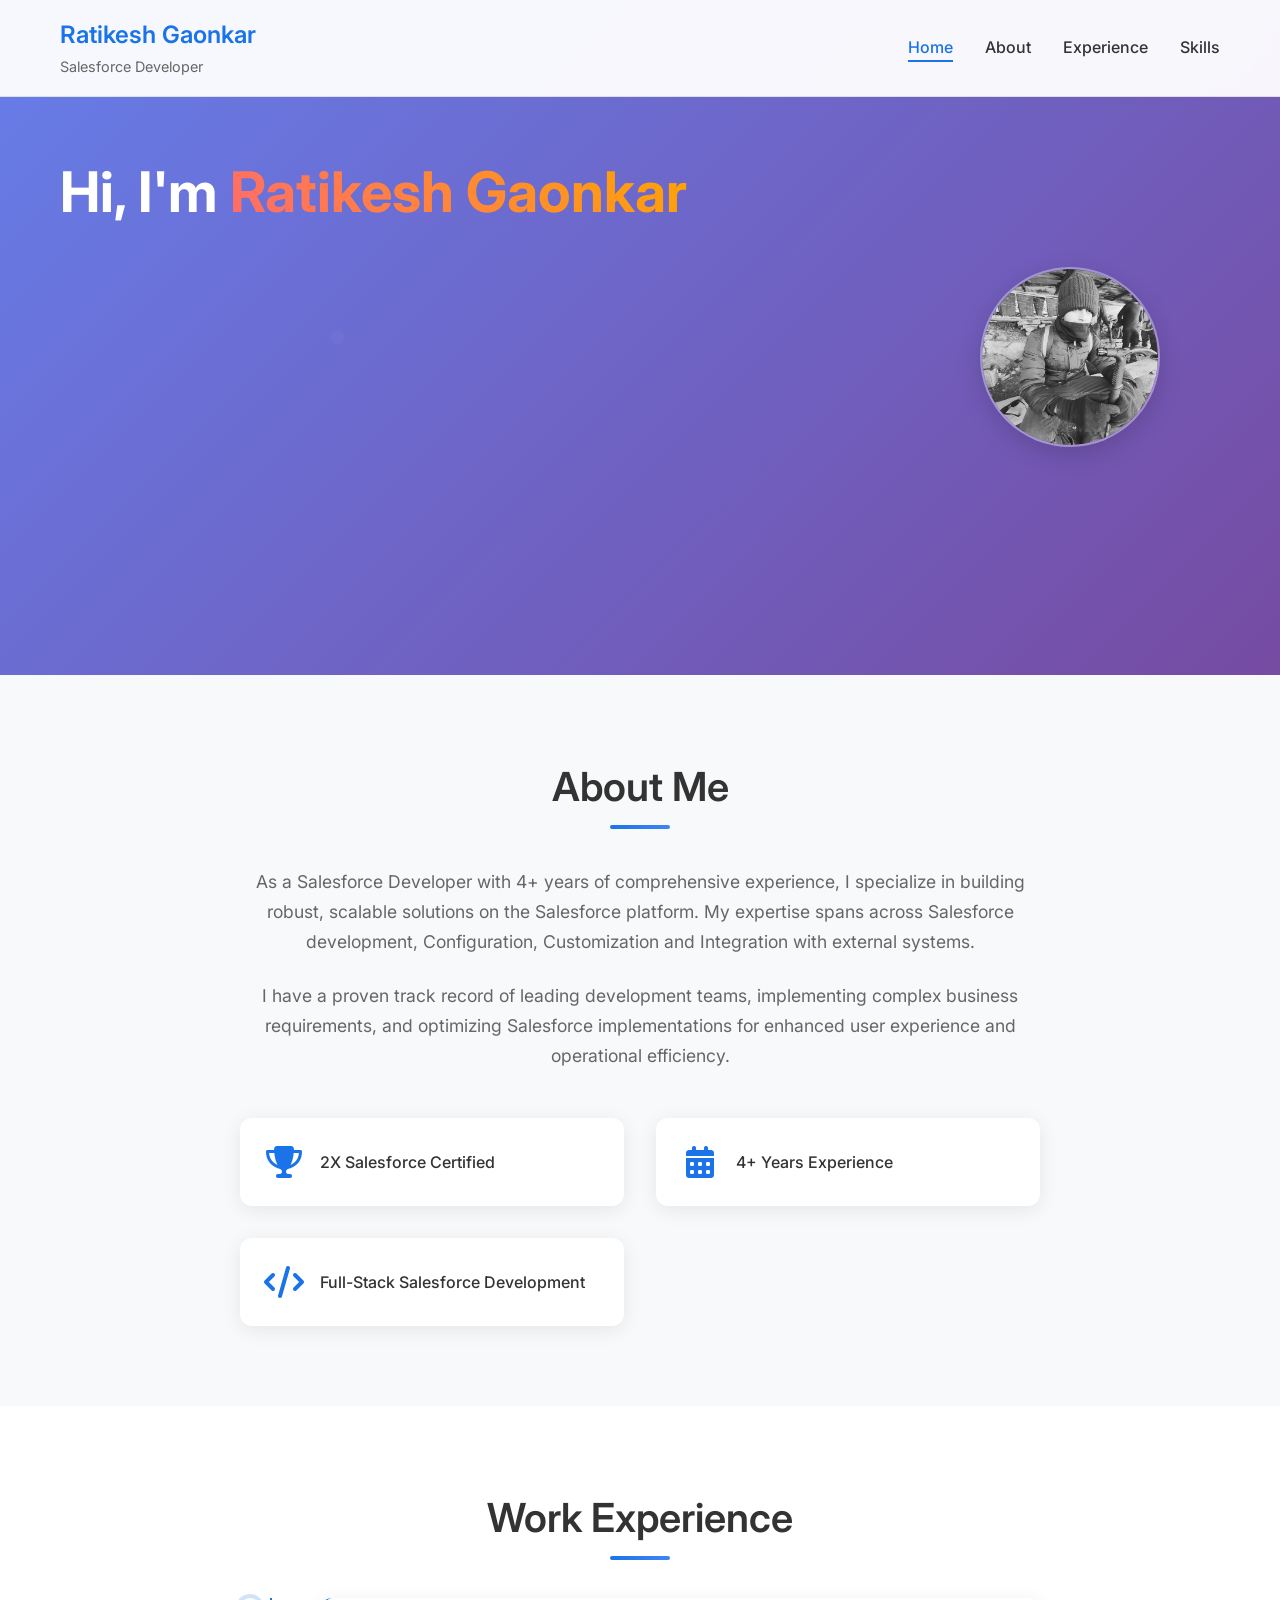
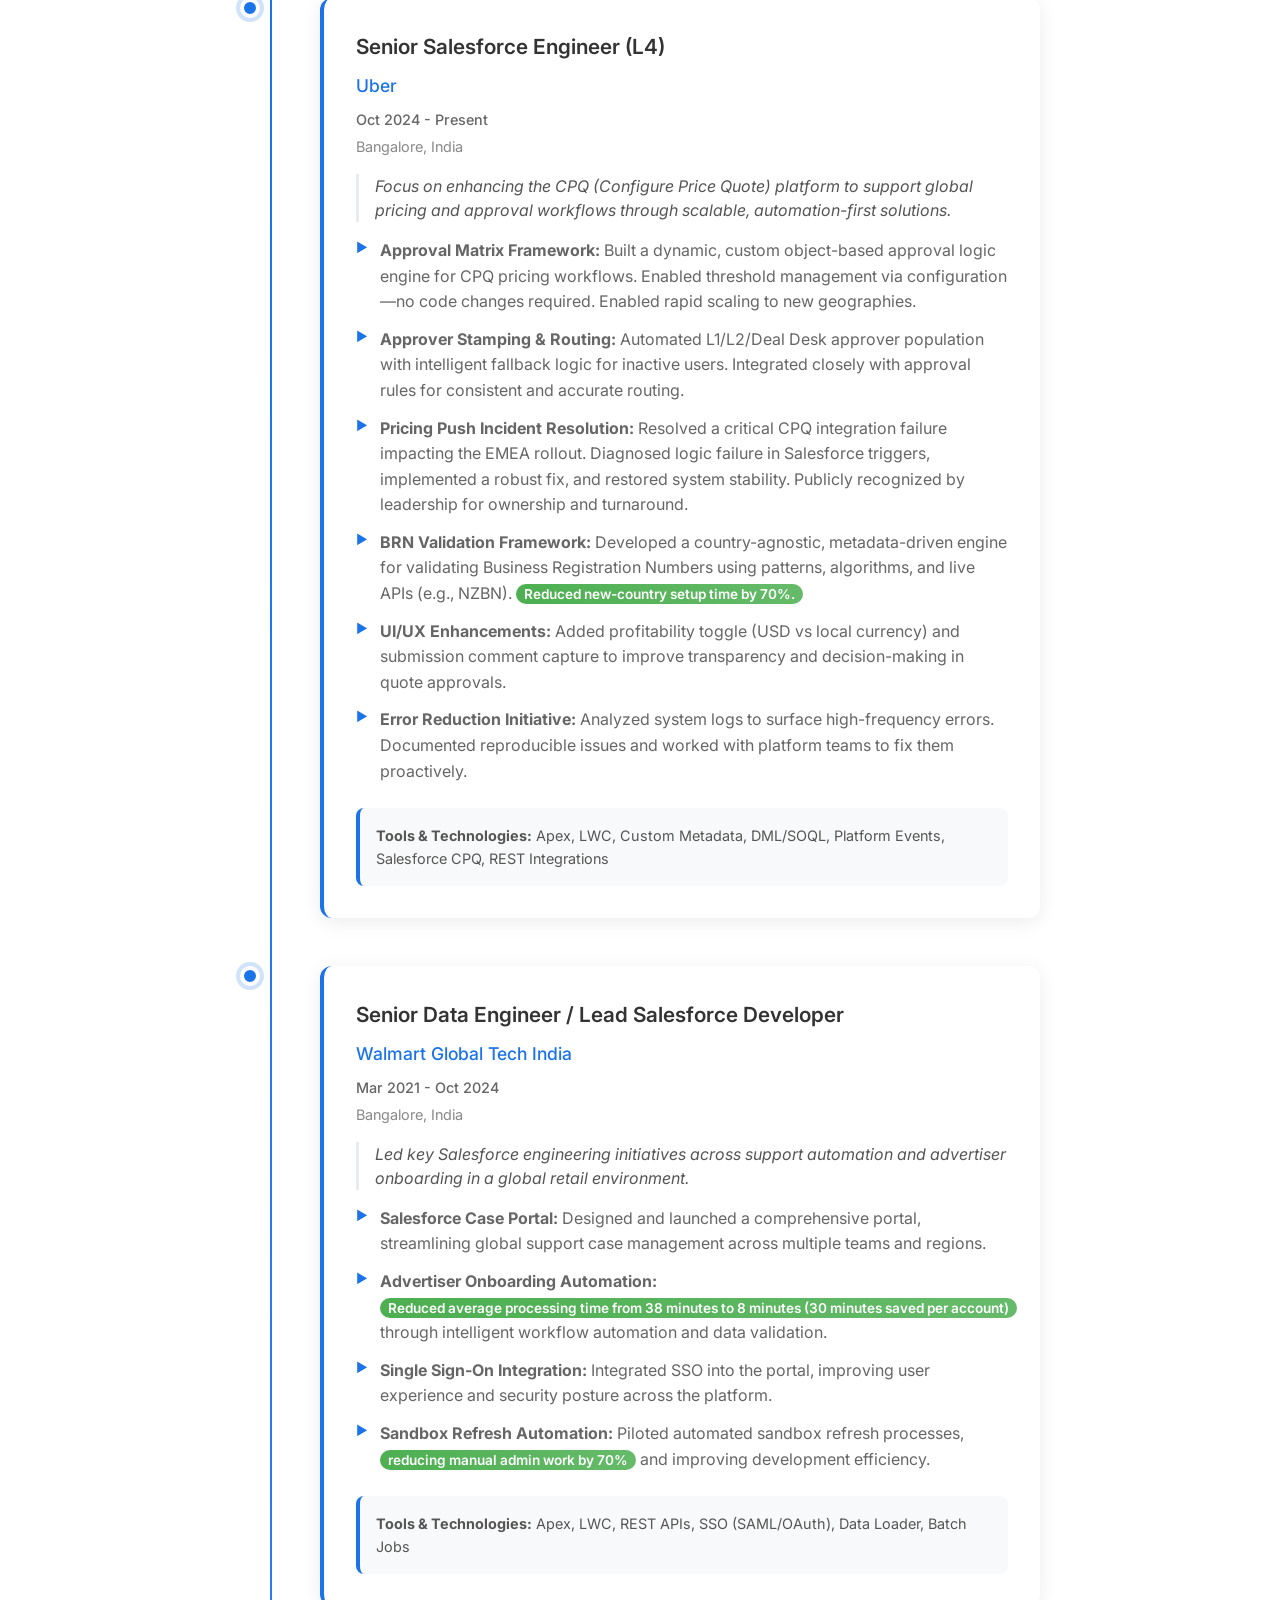
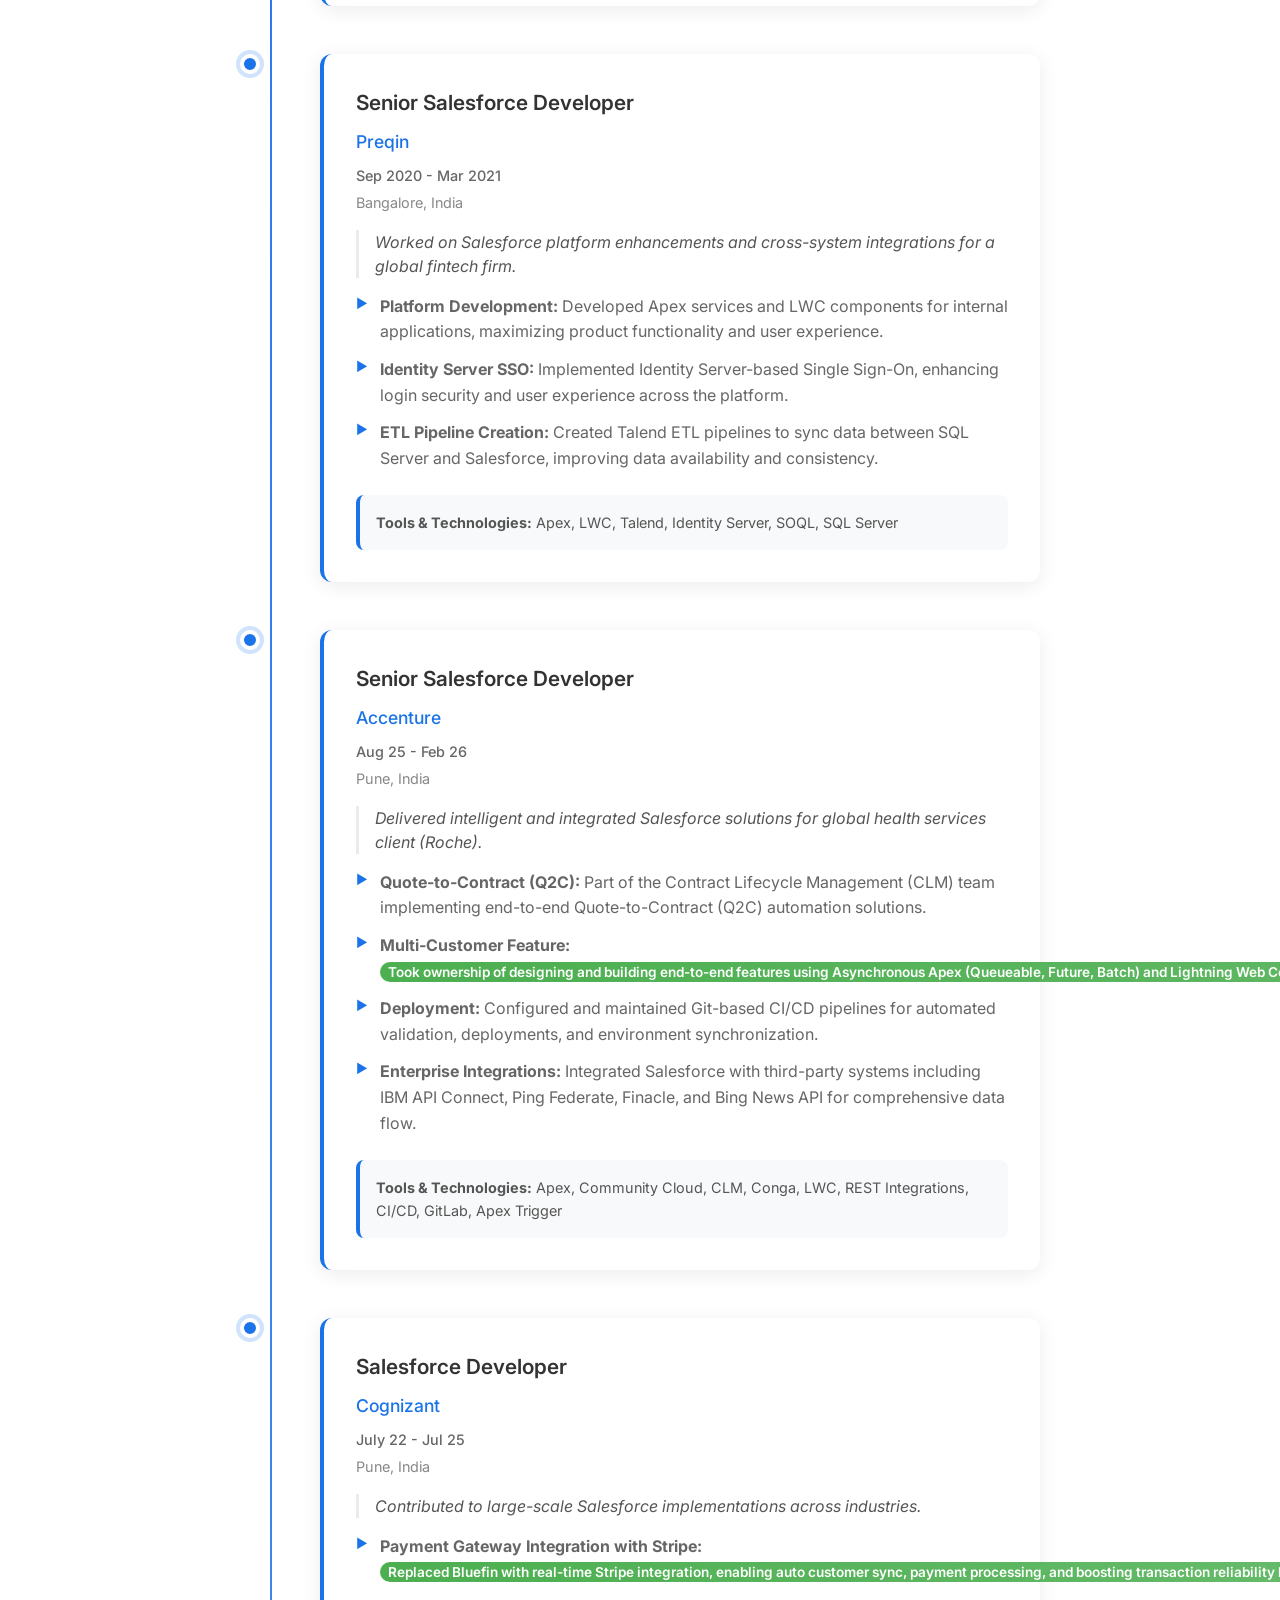
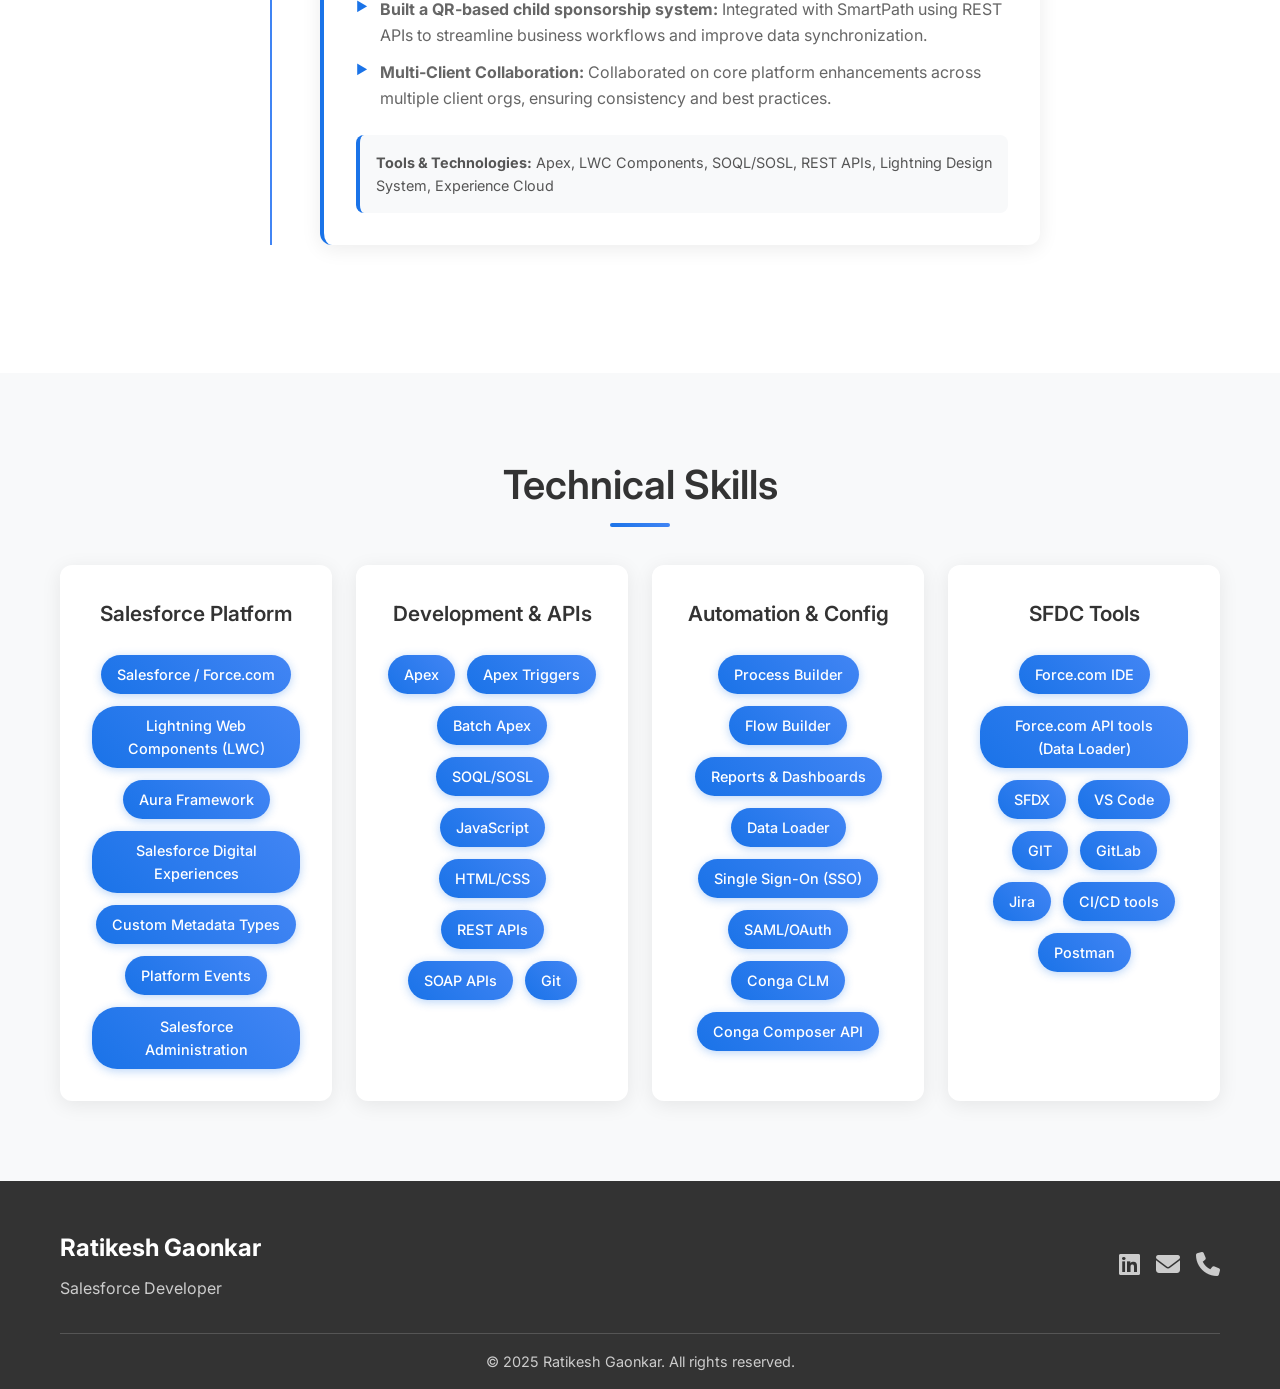
==== index.html @ 88864a2b "Update index.html" ====
<!DOCTYPE html>
<html lang="en">
<head>
    <meta charset="UTF-8">
    <meta name="viewport" content="width=device-width, initial-scale=1.0">
    <title>Ratikesh Gaonkar - Salesforce Developer</title>
    <link rel="stylesheet" href="styles.css">
    <link href="https://cdnjs.cloudflare.com/ajax/libs/font-awesome/6.4.0/css/all.min.css" rel="stylesheet">
    <link href="https://fonts.googleapis.com/css2?family=Inter:wght@300;400;500;600;700&display=swap" rel="stylesheet">
</head>
<body>
    <!-- Navigation -->
    <nav class="navbar">
        <div class="nav-container">
            <div class="nav-logo">
                <h2>Ratikesh Gaonkar</h2>
                <span>Salesforce Developer</span>
            </div>
            <ul class="nav-menu">
                <li><a href="#home" class="nav-link">Home</a></li>
                <li><a href="#about" class="nav-link">About</a></li>
                <li><a href="#experience" class="nav-link">Experience</a></li>
                <li><a href="#skills" class="nav-link">Skills</a></li>
            </ul>
            <div class="hamburger">
                <span class="bar"></span>
                <span class="bar"></span>
                <span class="bar"></span>
            </div>
        </div>
    </nav>

    <!-- Hero Section -->
    <section id="home" class="hero">
        <div class="hero-container">
            <div class="hero-content">
                <h1 class="hero-title">
                    Hi, I'm <span class="highlight">Ratikesh Gaonkar</span>
                </h1>
                <h2 class="hero-subtitle">Salesforce Developer</h2>
                <p class="hero-description">
                    Certified Salesforce Developer with 4+ years of experience, passionate about learning new 
                    technologies. Currently working as a Senior Salesforce Engineer at PinkSamurais Pvt Ltd.
                </p>
                <div class="hero-buttons">
                    <a href="#contact" class="btn btn-primary">Get In Touch</a>
                    <a href="#experience" class="btn btn-secondary">View My Work</a>
                </div>
                <div class="hero-contact">
                    <div class="contact-item">
                        <i class="fas fa-envelope"></i>
                        <span>ratikeshgaonkar23@gmail.com</span>
                    </div>
                    <div class="contact-item">
                        <i class="fas fa-phone"></i>
                        <span>+91-7249394375</span>
                    </div>
                    <div class="contact-item">
                        <i class="fas fa-map-marker-alt"></i>
                        <span>Pune, India</span>
                    </div>
                    <div class="contact-item">
                        <i class="fab fa-linkedin"></i>
                        <a href="https://linkedin.com/in/ayush-garg-6a1310123" target="_blank">LinkedIn Profile</a>
                    </div>
                </div>
            </div>
            <div class="hero-image">
                <div class="profile-image">
                    <img src="photo.jpeg" alt="Ratikesh Gaonkar - Salesforce Developer" class="profile-photo">
                </div>
            </div>
        </div>
    </section>

    <!-- About Section -->
    <section id="about" class="about">
        <div class="container">
            <h2 class="section-title">About Me</h2>
            <div class="about-content">
                <div class="about-text">
                    <p>
                        As a Salesforce Developer with 4+ years of comprehensive experience, I specialize in 
                        building robust, scalable solutions on the Salesforce platform. My expertise spans across 
                        Salesforce development, Configuration, Customization and Integration with external systems.
                    </p>
                    <p>
                        I have a proven track record of leading development teams, implementing complex business 
                        requirements, and optimizing Salesforce implementations for enhanced user experience and 
                        operational efficiency.
                    </p>
                    <div class="about-highlights">
                        <div class="highlight-item">
                            <i class="fas fa-trophy"></i>
                            <span>2X Salesforce Certified</span>
                        </div>
                        <div class="highlight-item">
                            <i class="fas fa-calendar-alt"></i>
                            <span>4+ Years Experience</span>
                        </div>
                        <div class="highlight-item">
                            <i class="fas fa-code"></i>
                            <span>Full-Stack Salesforce Development</span>
                        </div>
                    </div>
                </div>
            </div>
        </div>
    </section>

    <!-- Experience Section -->
    <section id="experience" class="experience">
        <div class="container">
            <h2 class="section-title">Work Experience</h2>
            <div class="timeline">
                <div class="timeline-item">
                    <div class="timeline-dot"></div>
                    <div class="timeline-content">
                        <h3>Senior Salesforce Engineer (L4)</h3>
                        <h4>Uber</h4>
                        <span class="timeline-date">Oct 2024 - Present</span>
                        <span class="timeline-location">Bangalore, India</span>
                        <p class="role-summary">Focus on enhancing the CPQ (Configure Price Quote) platform to support global pricing and approval workflows through scalable, automation-first solutions.</p>
                        <ul>
                            <li><strong>Approval Matrix Framework:</strong> Built a dynamic, custom object-based approval logic engine for CPQ pricing workflows. Enabled threshold management via configuration—no code changes required. Enabled rapid scaling to new geographies.</li>
                            <li><strong>Approver Stamping & Routing:</strong> Automated L1/L2/Deal Desk approver population with intelligent fallback logic for inactive users. Integrated closely with approval rules for consistent and accurate routing.</li>
                            <li><strong>Pricing Push Incident Resolution:</strong> Resolved a critical CPQ integration failure impacting the EMEA rollout. Diagnosed logic failure in Salesforce triggers, implemented a robust fix, and restored system stability. Publicly recognized by leadership for ownership and turnaround.</li>
                            <li><strong>BRN Validation Framework:</strong> Developed a country-agnostic, metadata-driven engine for validating Business Registration Numbers using patterns, algorithms, and live APIs (e.g., NZBN). <span class="highlight-metric">Reduced new-country setup time by 70%.</span></li>
                            <li><strong>UI/UX Enhancements:</strong> Added profitability toggle (USD vs local currency) and submission comment capture to improve transparency and decision-making in quote approvals.</li>
                            <li><strong>Error Reduction Initiative:</strong> Analyzed system logs to surface high-frequency errors. Documented reproducible issues and worked with platform teams to fix them proactively.</li>
                        </ul>
                        <div class="technologies">
                            <strong>Tools & Technologies:</strong> Apex, LWC, Custom Metadata, DML/SOQL, Platform Events, Salesforce CPQ, REST Integrations
                        </div>
                    </div>
                </div>

                <div class="timeline-item">
                    <div class="timeline-dot"></div>
                    <div class="timeline-content">
                        <h3>Senior Data Engineer / Lead Salesforce Developer</h3>
                        <h4>Walmart Global Tech India</h4>
                        <span class="timeline-date">Mar 2021 - Oct 2024</span>
                        <span class="timeline-location">Bangalore, India</span>
                        <p class="role-summary">Led key Salesforce engineering initiatives across support automation and advertiser onboarding in a global retail environment.</p>
                        <ul>
                            <li><strong>Salesforce Case Portal:</strong> Designed and launched a comprehensive portal, streamlining global support case management across multiple teams and regions.</li>
                            <li><strong>Advertiser Onboarding Automation:</strong> <span class="highlight-metric">Reduced average processing time from 38 minutes to 8 minutes (30 minutes saved per account)</span> through intelligent workflow automation and data validation.</li>
                            <li><strong>Single Sign-On Integration:</strong> Integrated SSO into the portal, improving user experience and security posture across the platform.</li>
                            <li><strong>Sandbox Refresh Automation:</strong> Piloted automated sandbox refresh processes, <span class="highlight-metric">reducing manual admin work by 70%</span> and improving development efficiency.</li>
                        </ul>
                        <div class="technologies">
                            <strong>Tools & Technologies:</strong> Apex, LWC, REST APIs, SSO (SAML/OAuth), Data Loader, Batch Jobs
                        </div>
                    </div>
                </div>

                <div class="timeline-item">
                    <div class="timeline-dot"></div>
                    <div class="timeline-content">
                        <h3>Senior Salesforce Developer</h3>
                        <h4>Preqin</h4>
                        <span class="timeline-date">Sep 2020 - Mar 2021</span>
                        <span class="timeline-location">Bangalore, India</span>
                        <p class="role-summary">Worked on Salesforce platform enhancements and cross-system integrations for a global fintech firm.</p>
                        <ul>
                            <li><strong>Platform Development:</strong> Developed Apex services and LWC components for internal applications, maximizing product functionality and user experience.</li>
                            <li><strong>Identity Server SSO:</strong> Implemented Identity Server-based Single Sign-On, enhancing login security and user experience across the platform.</li>
                            <li><strong>ETL Pipeline Creation:</strong> Created Talend ETL pipelines to sync data between SQL Server and Salesforce, improving data availability and consistency.</li>
                        </ul>
                        <div class="technologies">
                            <strong>Tools & Technologies:</strong> Apex, LWC, Talend, Identity Server, SOQL, SQL Server
                        </div>
                    </div>
                </div>

                <div class="timeline-item">
                    <div class="timeline-dot"></div>
                    <div class="timeline-content">
                        <h3>Senior Salesforce Developer</h3>
                        <h4>Accenture</h4>
                        <span class="timeline-date">Aug 25 - Feb 26</span>
                        <span class="timeline-location">Pune, India</span>
                        <p class="role-summary">Delivered intelligent and integrated Salesforce solutions for global health services client (Roche).</p>
                        <ul>
                            <li><strong>Quote-to-Contract (Q2C):</strong> Part of the Contract Lifecycle Management (CLM) team implementing end-to-end Quote-to-Contract (Q2C) automation solutions.</li>
                            <li><strong>Multi-Customer Feature:</strong> <span class="highlight-metric"> Took ownership of designing and building end-to-end features using Asynchronous Apex (Queueable, Future, Batch) and Lightning Web Components (LWC), delivering scalable solutions within the CLM platform. </span></li>
                            <li><strong>Deployment:</strong> Configured and maintained Git-based CI/CD pipelines for automated validation, deployments, and environment synchronization.</li>
                            <li><strong>Enterprise Integrations:</strong> Integrated Salesforce with third-party systems including IBM API Connect, Ping Federate, Finacle, and Bing News API for comprehensive data flow.</li>
                        </ul>
                        <div class="technologies">
                            <strong>Tools & Technologies:</strong> Apex, Community Cloud, CLM, Conga, LWC, REST Integrations, CI/CD, GitLab, Apex Trigger
                        </div>
                    </div>
                </div>

                <div class="timeline-item">
                    <div class="timeline-dot"></div>
                    <div class="timeline-content">
                        <h3>Salesforce Developer</h3>
                        <h4>Cognizant</h4>
                        <span class="timeline-date">July 22 - Jul 25</span>
                        <span class="timeline-location">Pune, India</span>
                        <p class="role-summary">Contributed to large-scale Salesforce implementations across industries.</p>
                        <ul>
                            <li><strong>Payment Gateway Integration with Stripe:</strong><span class="highlight-metric"> Replaced Bluefin with real-time Stripe integration, enabling auto customer sync, payment processing, and boosting transaction reliability by 45%.</span></li>
                            <li><strong>Built a QR-based child sponsorship system: </strong> Integrated with SmartPath using REST APIs to streamline business workflows and improve data synchronization.</li>
                            <li><strong>Multi-Client Collaboration:</strong> Collaborated on core platform enhancements across multiple client orgs, ensuring consistency and best practices.</li>
                        </ul>
                        <div class="technologies">
                            <strong>Tools & Technologies:</strong> Apex, LWC Components, SOQL/SOSL, REST APIs, Lightning Design System, Experience Cloud
                        </div>
                    </div>
                </div>
            </div>
        </div>
    </section>

    <!-- Skills Section -->
    <section id="skills" class="skills">
        <div class="container">
            <h2 class="section-title">Technical Skills</h2>
            <div class="skills-grid">
                <div class="skill-category">
                    <h3>Salesforce Platform</h3>
                    <div class="skill-tags">
                        <span class="skill-tag">Salesforce / Force.com</span>
                        <span class="skill-tag">Lightning Web Components (LWC)</span>
                        <span class="skill-tag">Aura Framework</span>
                        <span class="skill-tag">Salesforce Digital Experiences</span>
                        <span class="skill-tag">Custom Metadata Types</span>
                        <span class="skill-tag">Platform Events</span>
                        <span class="skill-tag">Salesforce Administration</span>
                    </div>
                </div>
                <div class="skill-category">
                    <h3>Development & APIs</h3>
                    <div class="skill-tags">
                        <span class="skill-tag">Apex</span>
                        <span class="skill-tag">Apex Triggers</span>
                        <span class="skill-tag">Batch Apex</span>
                        <span class="skill-tag">SOQL/SOSL</span>
                        <span class="skill-tag">JavaScript</span>
                        <span class="skill-tag">HTML/CSS</span>
                        <span class="skill-tag">REST APIs</span>
                        <span class="skill-tag">SOAP APIs</span>
                        <span class="skill-tag">Git</span>
                    </div>
                </div>
                <div class="skill-category">
                    <h3>Automation & Config</h3>
                    <div class="skill-tags">
                        <span class="skill-tag">Process Builder</span>
                        <span class="skill-tag">Flow Builder</span>
                        <span class="skill-tag">Reports & Dashboards</span>
                        <span class="skill-tag">Data Loader</span>
                        <span class="skill-tag">Single Sign-On (SSO)</span>
                        <span class="skill-tag">SAML/OAuth</span>
                        <span class="skill-tag">Conga CLM</span>
                        <span class="skill-tag">Conga Composer API</span>
                    </div>
                </div>
                <div class="skill-category">
                    <h3>SFDC Tools</h3>
                    <div class="skill-tags">
                            <span class="skill-tag">Force.com IDE</span>
                            <span class="skill-tag">Force.com API tools (Data Loader)</span>
                            <span class="skill-tag">SFDX</span>
                            <span class="skill-tag">VS Code</span>
                            <span class="skill-tag">GIT</span>
                            <span class="skill-tag">GitLab</span>
                            <span class="skill-tag">Jira</span>
                            <span class="skill-tag">CI/CD tools</span>
                            <span class="skill-tag">Postman</span>
                    </div>
                </div>
            </div>
        </div>
    </section>

    <!-- Footer -->
    <footer class="footer">
        <div class="container">
            <div class="footer-content">
                <div class="footer-left">
                    <h3>Ratikesh Gaonkar</h3>
                    <p>Salesforce Developer</p>
                </div>
                <div class="footer-right">
                    <div class="social-links">
                        <a href="https://linkedin.com/in/ratikeshgaonkar" target="_blank">
                            <i class="fab fa-linkedin"></i>
                        </a>
                        <a href="mailto:ratikeshgaonkar23@gmail.com">
                            <i class="fas fa-envelope"></i>
                        </a>
                        <a href="tel:+918510035969">
                            <i class="fas fa-phone"></i>
                        </a>
                    </div>
                </div>
            </div>
            <div class="footer-bottom">
                <p>&copy; 2025 Ratikesh Gaonkar. All rights reserved.</p>
            </div>
        </div>
    </footer>

    <script src="script.js"></script>
</body>
</html>
---- styles.css ----
/* Reset and Base Styles */
* {
    margin: 0;
    padding: 0;
    box-sizing: border-box;
}

html {
    scroll-behavior: smooth;
}

body {
    font-family: 'Inter', -apple-system, BlinkMacSystemFont, 'Segoe UI', Roboto, sans-serif;
    line-height: 1.6;
    color: #333;
    background-color: #ffffff;
}

.container {
    max-width: 1200px;
    margin: 0 auto;
    padding: 0 20px;
}

/* Navigation */
.navbar {
    position: fixed;
    top: 0;
    width: 100%;
    background: rgba(255, 255, 255, 0.95);
    backdrop-filter: blur(10px);
    border-bottom: 1px solid rgba(0, 0, 0, 0.1);
    z-index: 1000;
    padding: 1rem 0;
    transition: all 0.3s ease;
}

.nav-container {
    max-width: 1200px;
    margin: 0 auto;
    padding: 0 20px;
    display: flex;
    justify-content: space-between;
    align-items: center;
}

.nav-logo h2 {
    color: #1a73e8;
    font-size: 1.5rem;
    font-weight: 600;
}

.nav-logo span {
    color: #666;
    font-size: 0.9rem;
    font-weight: 400;
}

.nav-menu {
    display: flex;
    list-style: none;
    gap: 2rem;
    align-items: center;
}

.nav-link {
    text-decoration: none;
    color: #333;
    font-weight: 500;
    transition: color 0.3s ease;
    position: relative;
}

.nav-link:hover {
    color: #1a73e8;
}

.nav-link::after {
    content: '';
    position: absolute;
    width: 0;
    height: 2px;
    bottom: -5px;
    left: 0;
    background-color: #1a73e8;
    transition: width 0.3s ease;
}

.nav-link:hover::after {
    width: 100%;
}

.hamburger {
    display: none;
    flex-direction: column;
    cursor: pointer;
}

.bar {
    width: 25px;
    height: 3px;
    background-color: #333;
    margin: 3px 0;
    transition: 0.3s;
    border-radius: 2px;
}

/* Hero Section */
.hero {
    min-height: 75vh;
    display: flex;
    align-items: center;
    padding: 100px 0 60px;
    background: linear-gradient(135deg, #667eea 0%, #764ba2 100%);
    color: white;
    position: relative;
    overflow: hidden;
}

.hero::before {
    content: '';
    position: absolute;
    top: 0;
    left: 0;
    right: 0;
    bottom: 0;
    background: url('data:image/svg+xml,<svg xmlns="http://www.w3.org/2000/svg" viewBox="0 0 100 100"><defs><pattern id="grain" width="100" height="100" patternUnits="userSpaceOnUse"><circle cx="50" cy="50" r="1" fill="rgba(255,255,255,0.1)"/></pattern></defs><rect width="100" height="100" fill="url(%23grain)"/></svg>');
    opacity: 0.3;
}

.hero-container {
    max-width: 1200px;
    margin: 0 auto;
    padding: 0 20px;
    display: grid;
    grid-template-columns: 1fr 300px;
    gap: 60px;
    align-items: center;
    position: relative;
    z-index: 1;
}

.hero-title {
    font-size: 3.5rem;
    font-weight: 700;
    margin-bottom: 1rem;
    line-height: 1.1;
}

.highlight {
    background: linear-gradient(45deg, #ff6b6b, #ffa500);
    -webkit-background-clip: text;
    -webkit-text-fill-color: transparent;
    background-clip: text;
}

.hero-subtitle {
    font-size: 1.5rem;
    font-weight: 500;
    margin-bottom: 1.5rem;
    color: rgba(255, 255, 255, 0.9);
}

.hero-description {
    font-size: 1.1rem;
    margin-bottom: 2rem;
    color: rgba(255, 255, 255, 0.8);
    line-height: 1.6;
}

.hero-buttons {
    display: flex;
    gap: 1rem;
    margin-bottom: 3rem;
}

.btn {
    padding: 12px 24px;
    text-decoration: none;
    border-radius: 50px;
    font-weight: 500;
    transition: all 0.3s ease;
    border: none;
    cursor: pointer;
    font-size: 1rem;
    display: inline-block;
}

.btn-primary {
    background: #ff6b6b;
    color: white;
    box-shadow: 0 4px 15px rgba(255, 107, 107, 0.3);
}

.btn-primary:hover {
    background: #ff5252;
    transform: translateY(-2px);
    box-shadow: 0 6px 20px rgba(255, 107, 107, 0.4);
}

.btn-secondary {
    background: transparent;
    color: white;
    border: 2px solid rgba(255, 255, 255, 0.3);
}

.btn-secondary:hover {
    background: rgba(255, 255, 255, 0.1);
    border-color: rgba(255, 255, 255, 0.6);
}

.hero-contact {
    display: grid;
    grid-template-columns: repeat(2, 1fr);
    gap: 1rem;
}

.contact-item {
    display: flex;
    align-items: center;
    gap: 0.5rem;
    color: rgba(255, 255, 255, 0.8);
    font-size: 0.9rem;
}

.contact-item i {
    color: #ffa500;
    width: 16px;
}

.contact-item a {
    color: rgba(255, 255, 255, 0.8);
    text-decoration: none;
}

.contact-item a:hover {
    color: white;
}

.hero-image {
    display: flex;
    justify-content: center;
    align-items: center;
}

.profile-image {
    width: 180px;
    height: 180px;
    border-radius: 50%;
    background: linear-gradient(45deg, rgba(255, 255, 255, 0.1), rgba(255, 255, 255, 0.05));
    display: flex;
    align-items: center;
    justify-content: center;
    border: 2px solid rgba(255, 255, 255, 0.3);
    box-shadow: 0 8px 25px rgba(0, 0, 0, 0.15);
    overflow: hidden;
    position: relative;
}

.profile-photo {
    width: 100%;
    height: 100%;
    object-fit: cover;
    border-radius: 50%;
    transition: transform 0.3s ease;
}

.profile-photo:hover {
    transform: scale(1.05);
}

/* Fallback icon styling for when image doesn't load */
.profile-image i {
    font-size: 8rem;
    color: rgba(255, 255, 255, 0.8);
    position: absolute;
}

/* Section Styles */
section {
    padding: 80px 0;
}

.section-title {
    font-size: 2.5rem;
    text-align: center;
    margin-bottom: 3rem;
    color: #333;
    font-weight: 600;
    position: relative;
}

.section-title::after {
    content: '';
    width: 60px;
    height: 4px;
    background: linear-gradient(45deg, #1a73e8, #4285f4);
    position: absolute;
    bottom: -10px;
    left: 50%;
    transform: translateX(-50%);
    border-radius: 2px;
}

/* About Section */
.about {
    background: #f8f9fa;
}

.about-text {
    max-width: 800px;
    margin: 0 auto;
    text-align: center;
}

.about-text p {
    font-size: 1.1rem;
    margin-bottom: 1.5rem;
    color: #666;
    line-height: 1.7;
}

.about-highlights {
    display: grid;
    grid-template-columns: repeat(auto-fit, minmax(250px, 1fr));
    gap: 2rem;
    margin-top: 3rem;
}

.highlight-item {
    display: flex;
    align-items: center;
    justify-content: flex-start;
    gap: 1rem;
    padding: 1.5rem;
    background: white;
    border-radius: 12px;
    box-shadow: 0 4px 20px rgba(0, 0, 0, 0.08);
    transition: transform 0.3s ease;
    text-align: left;
}

.highlight-item:hover {
    transform: translateY(-5px);
}

.highlight-item i {
    font-size: 2rem;
    color: #1a73e8;
    width: 2.5rem;
    height: 2.5rem;
    display: flex;
    align-items: center;
    justify-content: center;
    flex-shrink: 0;
}

.highlight-item span {
    font-weight: 500;
    color: #333;
}

/* Experience Section */
.timeline {
    max-width: 800px;
    margin: 0 auto;
    position: relative;
}

.timeline::before {
    content: '';
    position: absolute;
    left: 30px;
    top: 0;
    bottom: 0;
    width: 2px;
    background: linear-gradient(to bottom, #1a73e8, #4285f4);
}

.timeline-item {
    position: relative;
    margin-bottom: 3rem;
    margin-left: 80px;
}

.timeline-dot {
    position: absolute;
    left: -80px;
    top: 0;
    width: 20px;
    height: 20px;
    border-radius: 50%;
    background: #1a73e8;
    border: 4px solid white;
    box-shadow: 0 0 0 4px rgba(26, 115, 232, 0.2);
    z-index: 1;
}

.timeline-content {
    background: white;
    padding: 2rem;
    border-radius: 12px;
    box-shadow: 0 4px 20px rgba(0, 0, 0, 0.08);
    border-left: 4px solid #1a73e8;
}

.timeline-content h3 {
    color: #333;
    font-size: 1.3rem;
    font-weight: 600;
    margin-bottom: 0.5rem;
}

.timeline-content h4 {
    color: #1a73e8;
    font-size: 1.1rem;
    font-weight: 500;
    margin-bottom: 0.5rem;
}

.timeline-date {
    color: #666;
    font-size: 0.9rem;
    font-weight: 500;
    display: block;
    margin-bottom: 0.25rem;
}

.timeline-location {
    color: #888;
    font-size: 0.9rem;
    display: block;
    margin-bottom: 1rem;
}

.timeline-content ul {
    list-style: none;
    padding: 0;
}

.timeline-content li {
    position: relative;
    padding-left: 1.5rem;
    margin-bottom: 0.75rem;
    color: #666;
    line-height: 1.6;
}

.timeline-content li::before {
    content: '▶';
    position: absolute;
    left: 0;
    color: #1a73e8;
    font-size: 0.8rem;
}

.role-summary {
    color: #555;
    font-style: italic;
    margin-bottom: 1rem;
    line-height: 1.5;
    border-left: 3px solid #e9ecef;
    padding-left: 1rem;
}

.highlight-metric {
    background: linear-gradient(45deg, #4caf50, #66bb6a);
    color: white;
    padding: 2px 8px;
    border-radius: 12px;
    font-size: 0.85rem;
    font-weight: 600;
    white-space: nowrap;
}

.technologies {
    margin-top: 1.5rem;
    padding: 1rem;
    background: #f8f9fa;
    border-radius: 8px;
    border-left: 4px solid #1a73e8;
    font-size: 0.9rem;
    color: #555;
}

/* Skills Section */
.skills {
    background: #f8f9fa;
}

.skills-grid {
    display: grid;
    grid-template-columns: repeat(4, 1fr);
    gap: 1.5rem;
    max-width: 1200px;
    margin: 0 auto;
}

@media (max-width: 1024px) {
    .skills-grid {
        grid-template-columns: repeat(2, 1fr);
    }
}

@media (max-width: 768px) {
    .skills-grid {
        grid-template-columns: 1fr;
    }
}

.skill-category {
    background: white;
    padding: 2rem;
    border-radius: 12px;
    box-shadow: 0 4px 20px rgba(0, 0, 0, 0.08);
    text-align: center;
}

.skill-category h3 {
    color: #333;
    font-size: 1.3rem;
    margin-bottom: 1.5rem;
    font-weight: 600;
}

.skill-tags {
    display: flex;
    flex-wrap: wrap;
    gap: 0.75rem;
    justify-content: center;
}

.skill-tag {
    background: linear-gradient(45deg, #1a73e8, #4285f4);
    color: white;
    padding: 0.5rem 1rem;
    border-radius: 25px;
    font-size: 0.9rem;
    font-weight: 500;
    box-shadow: 0 2px 10px rgba(26, 115, 232, 0.3);
    transition: transform 0.3s ease;
}

.skill-tag:hover {
    transform: translateY(-2px);
}

/* Projects Section */
.projects-grid {
    display: grid;
    grid-template-columns: repeat(auto-fit, minmax(350px, 1fr));
    gap: 2rem;
    max-width: 1200px;
    margin: 0 auto;
}

.project-card {
    background: white;
    border-radius: 12px;
    padding: 2rem;
    box-shadow: 0 4px 20px rgba(0, 0, 0, 0.08);
    transition: transform 0.3s ease, box-shadow 0.3s ease;
    border-top: 4px solid #1a73e8;
}

.project-card:hover {
    transform: translateY(-5px);
    box-shadow: 0 8px 30px rgba(0, 0, 0, 0.15);
}

.project-header {
    display: flex;
    justify-content: space-between;
    align-items: center;
    margin-bottom: 1rem;
}

.project-header h3 {
    color: #333;
    font-size: 1.3rem;
    font-weight: 600;
}

.project-header i {
    font-size: 2rem;
    color: #1a73e8;
    width: 2rem;
    height: 2rem;
    display: flex;
    align-items: center;
    justify-content: center;
    flex-shrink: 0;
}

.project-card p {
    color: #666;
    margin-bottom: 1.5rem;
    line-height: 1.6;
}

.project-card ul {
    list-style: none;
    padding: 0;
}

.project-card li {
    position: relative;
    padding-left: 1.5rem;
    margin-bottom: 0.5rem;
    color: #666;
    font-size: 0.9rem;
}

.project-card li::before {
    content: '✓';
    position: absolute;
    left: 0;
    color: #4caf50;
    font-weight: bold;
}

/* Education Section */
.education {
    background: #f8f9fa;
}

.education-grid {
    display: grid;
    grid-template-columns: 1fr 1fr;
    gap: 4rem;
    max-width: 1000px;
    margin: 0 auto;
}

.education-item,
.certification-item {
    background: white;
    padding: 2rem;
    border-radius: 12px;
    box-shadow: 0 4px 20px rgba(0, 0, 0, 0.08);
}

.education-item h3 {
    color: #333;
    font-size: 1.3rem;
    font-weight: 600;
    margin-bottom: 0.5rem;
}

.education-item h4 {
    color: #1a73e8;
    font-size: 1.1rem;
    font-weight: 500;
    margin-bottom: 1rem;
}

.education-date,
.education-location {
    color: #666;
    font-size: 0.9rem;
    display: block;
}

.certification-item {
    display: flex;
    align-items: center;
    gap: 1rem;
}

.certification-item i {
    font-size: 2.5rem;
    color: #ffa500;
}

.certification-item h4 {
    color: #333;
    font-size: 1rem;
    font-weight: 500;
    margin-bottom: 0.25rem;
}

/* Contact Section */
.contact-content {
    display: grid;
    grid-template-columns: 1fr 1fr;
    gap: 4rem;
    max-width: 1000px;
    margin: 0 auto;
}

.contact-info h3 {
    color: #333;
    font-size: 1.5rem;
    margin-bottom: 1rem;
    font-weight: 600;
}

.contact-info p {
    color: #666;
    margin-bottom: 2rem;
    line-height: 1.6;
}

.contact-methods {
    display: flex;
    flex-direction: column;
    gap: 1.5rem;
}

.contact-method {
    display: flex;
    align-items: center;
    gap: 1rem;
    padding: 1rem;
    background: #f8f9fa;
    border-radius: 8px;
    transition: background 0.3s ease;
}

.contact-method:hover {
    background: #e9ecef;
}

.contact-method i {
    font-size: 1.5rem;
    color: #1a73e8;
    width: 30px;
    text-align: center;
}

.contact-method h4 {
    color: #333;
    font-size: 1rem;
    font-weight: 600;
    margin-bottom: 0.25rem;
}

.contact-method a {
    color: #1a73e8;
    text-decoration: none;
}

.contact-method a:hover {
    text-decoration: underline;
}

.contact-form {
    background: white;
    padding: 2rem;
    border-radius: 12px;
    box-shadow: 0 4px 20px rgba(0, 0, 0, 0.08);
}

.form-group {
    margin-bottom: 1.5rem;
}

.form-group input,
.form-group textarea {
    width: 100%;
    padding: 1rem;
    border: 2px solid #e9ecef;
    border-radius: 8px;
    font-size: 1rem;
    transition: border-color 0.3s ease;
    font-family: inherit;
}

.form-group input:focus,
.form-group textarea:focus {
    outline: none;
    border-color: #1a73e8;
}

.form-group textarea {
    resize: vertical;
    min-height: 120px;
}

/* Footer */
.footer {
    background: #333;
    color: white;
    padding: 3rem 0 1rem;
}

.footer-content {
    display: flex;
    justify-content: space-between;
    align-items: center;
    margin-bottom: 2rem;
}

.footer-left h3 {
    color: white;
    font-size: 1.5rem;
    margin-bottom: 0.5rem;
}

.footer-left p {
    color: #ccc;
}

.social-links {
    display: flex;
    gap: 1rem;
}

.social-links a {
    color: #ccc;
    font-size: 1.5rem;
    transition: color 0.3s ease, transform 0.3s ease;
}

.social-links a:hover {
    color: #1a73e8;
    transform: translateY(-2px);
}

.footer-bottom {
    border-top: 1px solid #555;
    padding-top: 1rem;
    text-align: center;
    color: #ccc;
    font-size: 0.9rem;
}

/* Responsive Design */
@media (max-width: 768px) {
    .nav-menu {
        position: fixed;
        left: -100%;
        top: 70px;
        flex-direction: column;
        background: white;
        width: 100%;
        text-align: center;
        transition: 0.3s;
        box-shadow: 0 10px 27px rgba(0, 0, 0, 0.05);
        padding: 2rem 0;
    }

    .nav-menu.active {
        left: 0;
    }

    .hamburger {
        display: flex;
    }

    .hamburger.active .bar:nth-child(2) {
        opacity: 0;
    }

    .hamburger.active .bar:nth-child(1) {
        transform: translateY(8px) rotate(45deg);
    }

    .hamburger.active .bar:nth-child(3) {
        transform: translateY(-8px) rotate(-45deg);
    }

    .hero-container {
        grid-template-columns: 1fr;
        text-align: center;
        gap: 2rem;
    }

    .hero-title {
        font-size: 2.5rem;
    }

    .hero-buttons {
        flex-direction: column;
        align-items: center;
    }

    .hero-contact {
        grid-template-columns: 1fr;
    }

    .profile-image {
        width: 150px;
        height: 150px;
    }

    .profile-image i {
        font-size: 4rem;
    }

    .profile-photo {
        width: 100%;
        height: 100%;
    }

    .about-highlights {
        grid-template-columns: 1fr;
    }

    .timeline {
        margin-left: 0;
    }

    .timeline::before {
        left: 20px;
    }

    .timeline-item {
        margin-left: 60px;
    }

    .timeline-dot {
        left: -60px;
    }

    .skills-grid {
        grid-template-columns: 1fr;
    }

    .projects-grid {
        grid-template-columns: 1fr;
    }

    .education-grid {
        grid-template-columns: 1fr;
        gap: 2rem;
    }

    .contact-content {
        grid-template-columns: 1fr;
        gap: 2rem;
    }

    .footer-content {
        flex-direction: column;
        gap: 1rem;
        text-align: center;
    }

    .container {
        padding: 0 15px;
    }

    .hero {
        min-height: 90vh;
        padding: 80px 0 40px;
    }

    section {
        padding: 60px 0;
    }

    .section-title {
        font-size: 2rem;
    }
}

@media (max-width: 480px) {
    .hero-title {
        font-size: 2rem;
    }

    .hero-subtitle {
        font-size: 1.2rem;
    }

    .timeline-item {
        margin-left: 40px;
    }

    .timeline-dot {
        left: -40px;
        width: 15px;
        height: 15px;
    }

    .timeline::before {
        left: 15px;
    }

    .btn {
        padding: 10px 20px;
        font-size: 0.9rem;
    }
}

/* Animations */
@keyframes fadeInUp {
    from {
        opacity: 0;
        transform: translateY(30px);
    }
    to {
        opacity: 1;
        transform: translateY(0);
    }
}

@keyframes slideInLeft {
    from {
        opacity: 0;
        transform: translateX(-50px);
    }
    to {
        opacity: 1;
        transform: translateX(0);
    }
}

@keyframes slideInRight {
    from {
        opacity: 0;
        transform: translateX(50px);
    }
    to {
        opacity: 1;
        transform: translateX(0);
    }
}

@keyframes countUp {
    from {
        opacity: 0;
        transform: scale(0.5);
    }
    to {
        opacity: 1;
        transform: scale(1);
    }
}

@keyframes skillTagPop {
    0% {
        opacity: 0;
        transform: scale(0.3) rotate(-10deg);
    }
    70% {
        transform: scale(1.1) rotate(2deg);
    }
    100% {
        opacity: 1;
        transform: scale(1) rotate(0deg);
    }
}

@keyframes float {
    0%, 100% {
        transform: translateY(0px);
    }
    50% {
        transform: translateY(-10px);
    }
}

@keyframes profilePulse {
    0%, 100% {
        box-shadow: 0 8px 25px rgba(0, 0, 0, 0.15), 0 0 0 0 rgba(26, 115, 232, 0.3);
    }
    50% {
        box-shadow: 0 8px 25px rgba(0, 0, 0, 0.15), 0 0 0 10px rgba(26, 115, 232, 0.1);
    }
}

@keyframes typewriter {
    from {
        width: 0;
    }
    to {
        width: 100%;
    }
}

/* Animation Classes */
.animate-fade-up {
    animation: fadeInUp 0.8s ease-out forwards;
}

.animate-slide-left {
    animation: slideInLeft 0.8s ease-out forwards;
}

.animate-slide-right {
    animation: slideInRight 0.8s ease-out forwards;
}

.animate-count-up {
    animation: countUp 0.6s ease-out forwards;
}

.animate-skill-tag {
    animation: skillTagPop 0.5s cubic-bezier(0.68, -0.55, 0.265, 1.55) forwards;
}

/* Enhanced existing elements */
.profile-image {
    animation: profilePulse 3s ease-in-out infinite;
}

.profile-image:hover {
    animation: float 2s ease-in-out infinite;
}

.hero-buttons .btn {
    transition: all 0.3s cubic-bezier(0.4, 0, 0.2, 1);
}

.hero-buttons .btn:hover {
    transform: translateY(-3px) scale(1.05);
}

.skill-tag {
    transition: all 0.3s cubic-bezier(0.4, 0, 0.2, 1);
}

.skill-tag:hover {
    transform: translateY(-3px) scale(1.1);
    box-shadow: 0 8px 25px rgba(26, 115, 232, 0.4);
}

.highlight-metric {
    animation: countUp 0.8s ease-out forwards;
    transition: all 0.3s ease;
}

.highlight-metric:hover {
    transform: scale(1.1);
    box-shadow: 0 4px 15px rgba(76, 175, 80, 0.3);
}

/* Section animations */
.section-title {
    opacity: 0;
    transform: translateY(30px);
    transition: all 0.8s ease-out;
}

.section-title.animate {
    opacity: 1;
    transform: translateY(0);
}

.timeline-item {
    opacity: 0;
    transform: translateX(-30px);
    transition: all 0.6s ease-out;
}

.timeline-item:nth-child(even) {
    transform: translateX(30px);
}

.timeline-item.animate {
    opacity: 1;
    transform: translateX(0);
}

.project-card {
    opacity: 0;
    transform: translateY(30px) scale(0.95);
    transition: all 0.6s ease-out;
}

.project-card.animate {
    opacity: 1;
    transform: translateY(0) scale(1);
}

.skill-category {
    opacity: 0;
    transform: translateY(30px);
    transition: all 0.6s ease-out;
}

.skill-category.animate {
    opacity: 1;
    transform: translateY(0);
}

.about-highlights .highlight-item {
    opacity: 0;
    transform: translateY(20px);
    transition: all 0.6s ease-out;
}

.about-highlights .highlight-item.animate {
    opacity: 1;
    transform: translateY(0);
}

/* Smooth scrolling for Safari */
@media (prefers-reduced-motion: no-preference) {
    html {
        scroll-behavior: smooth;
    }
}
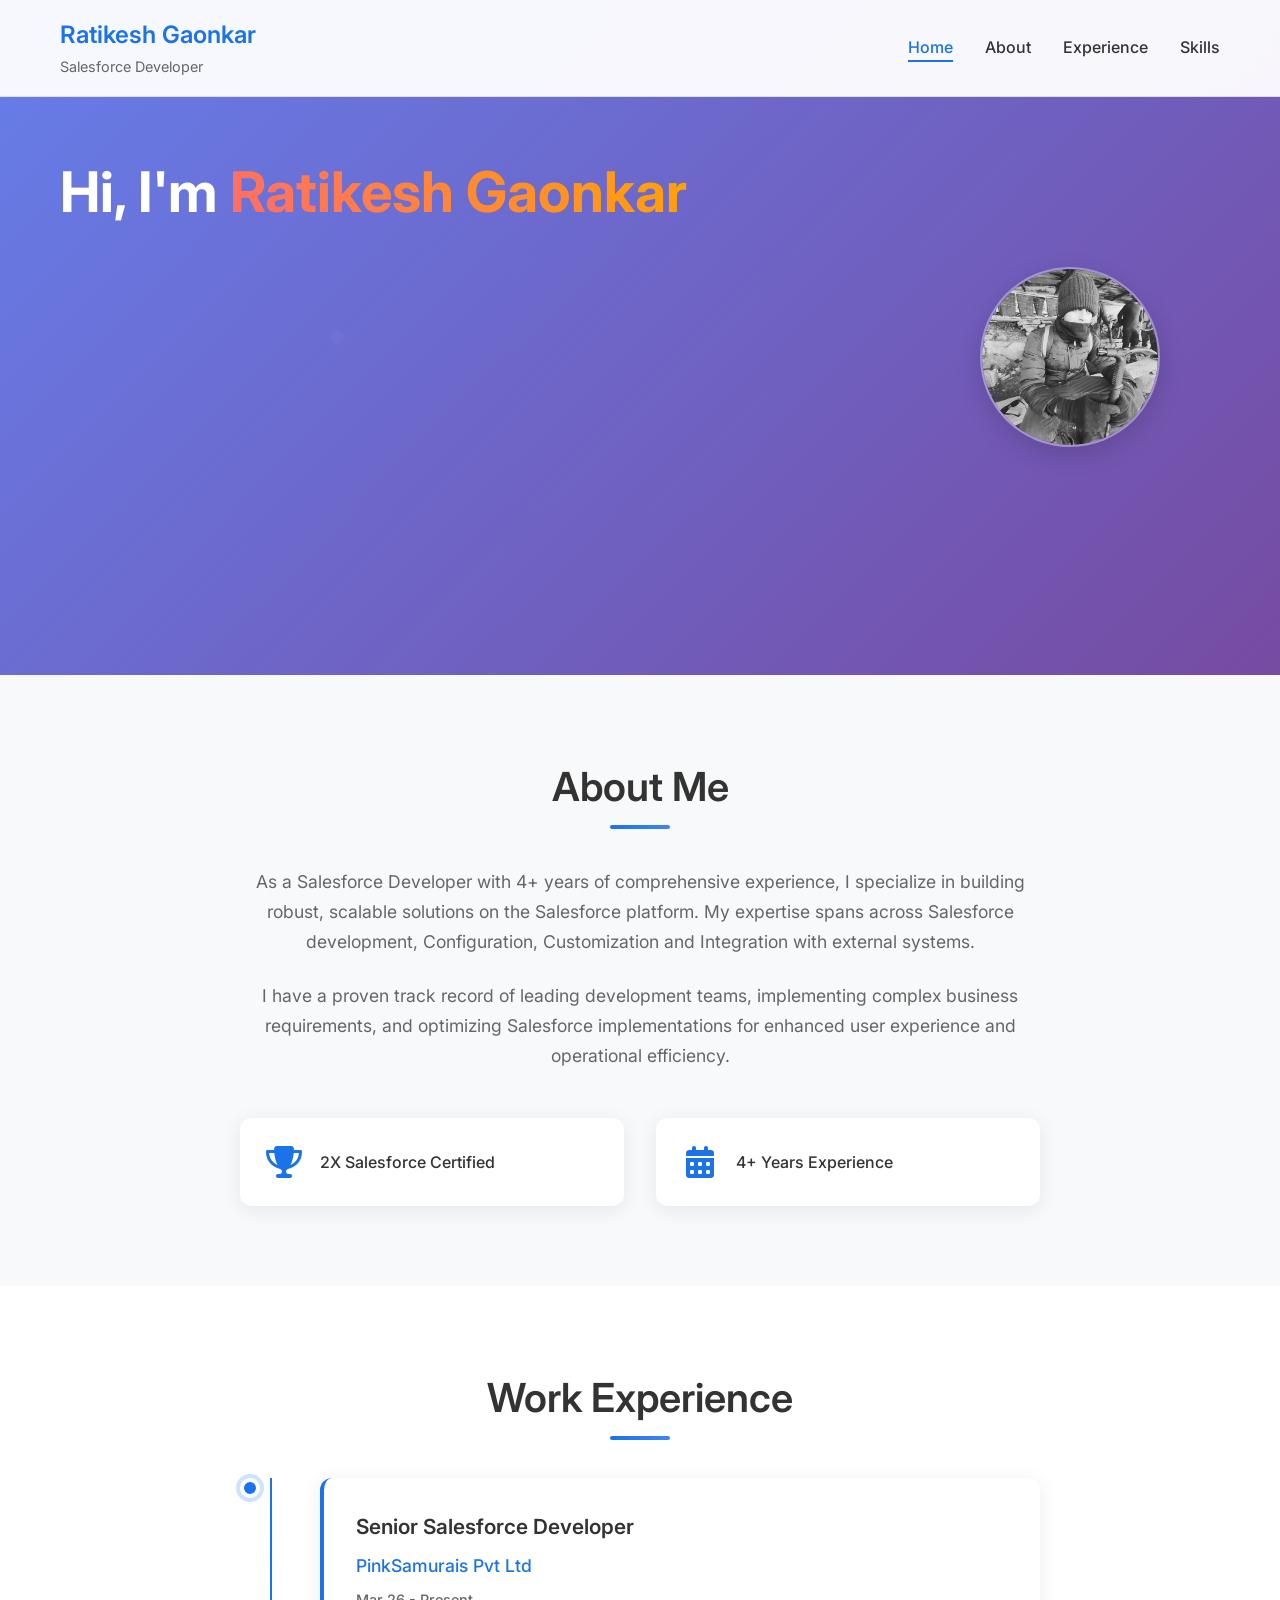
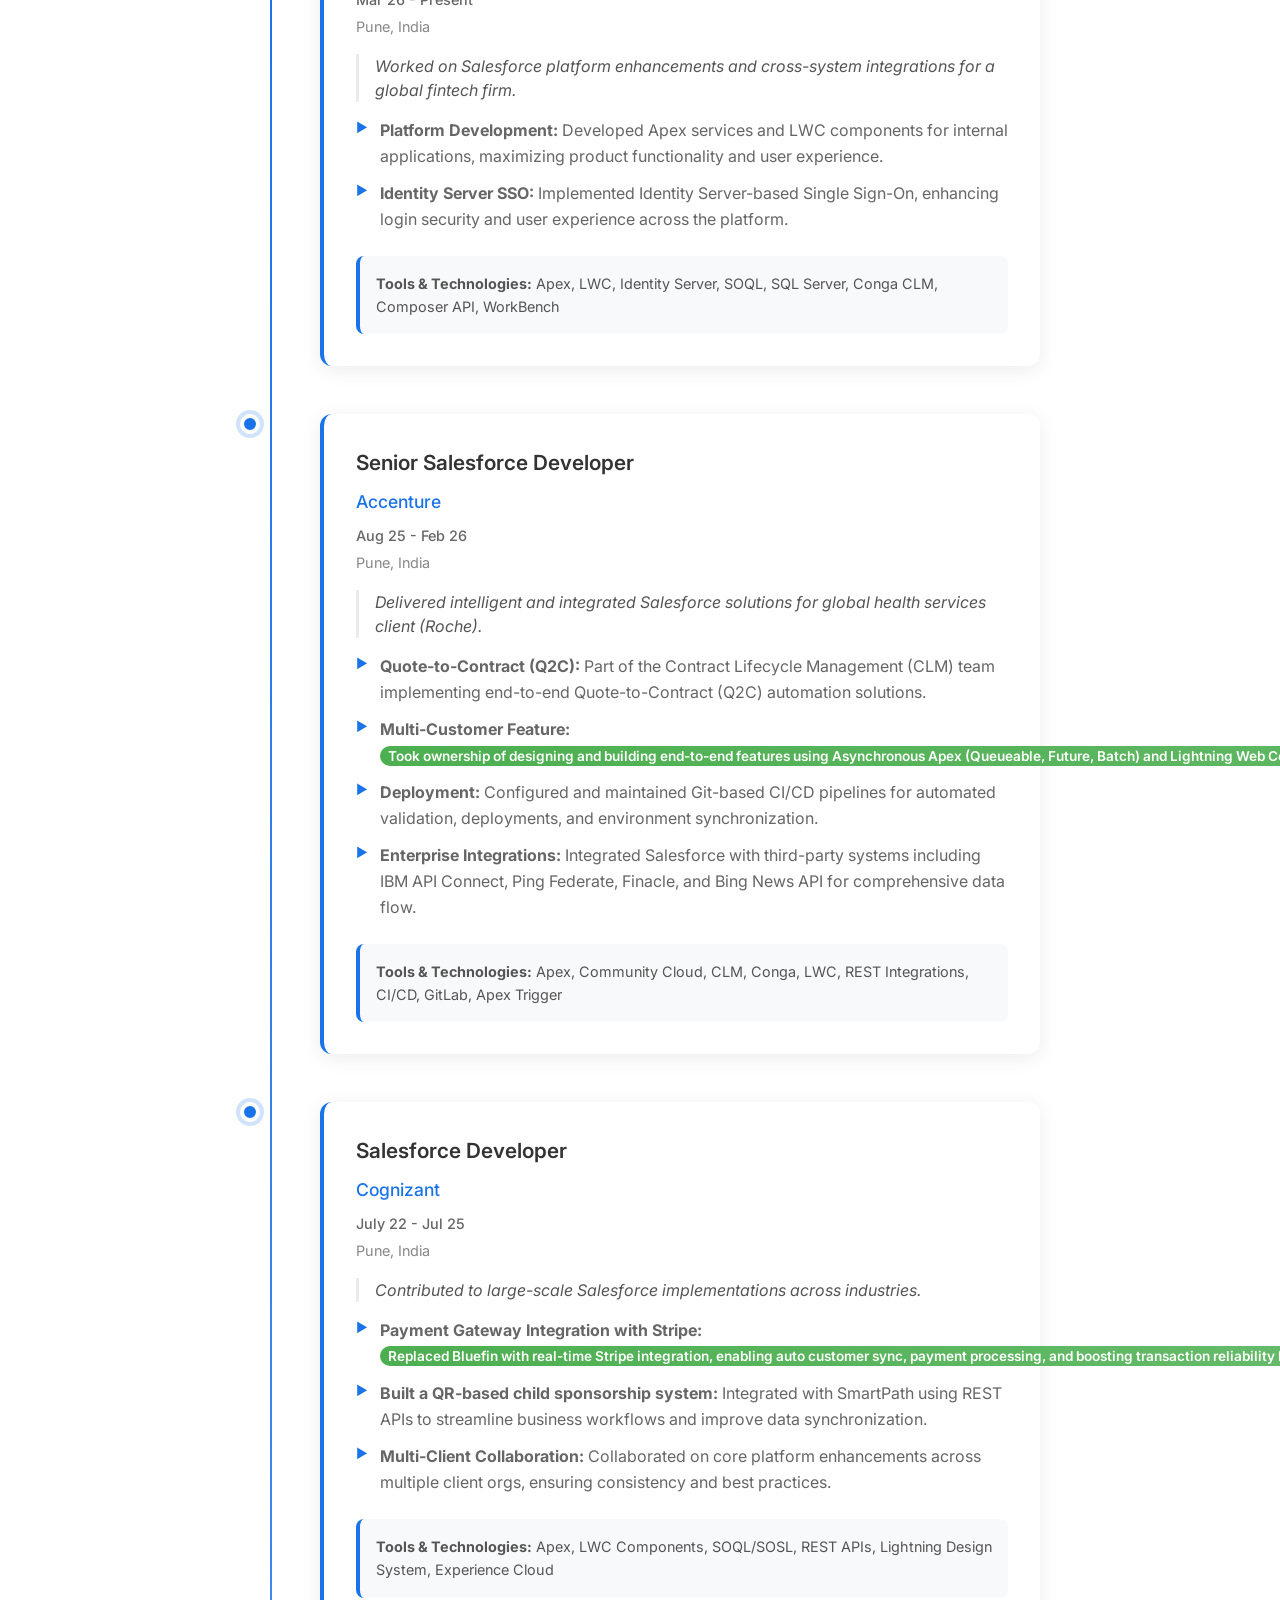
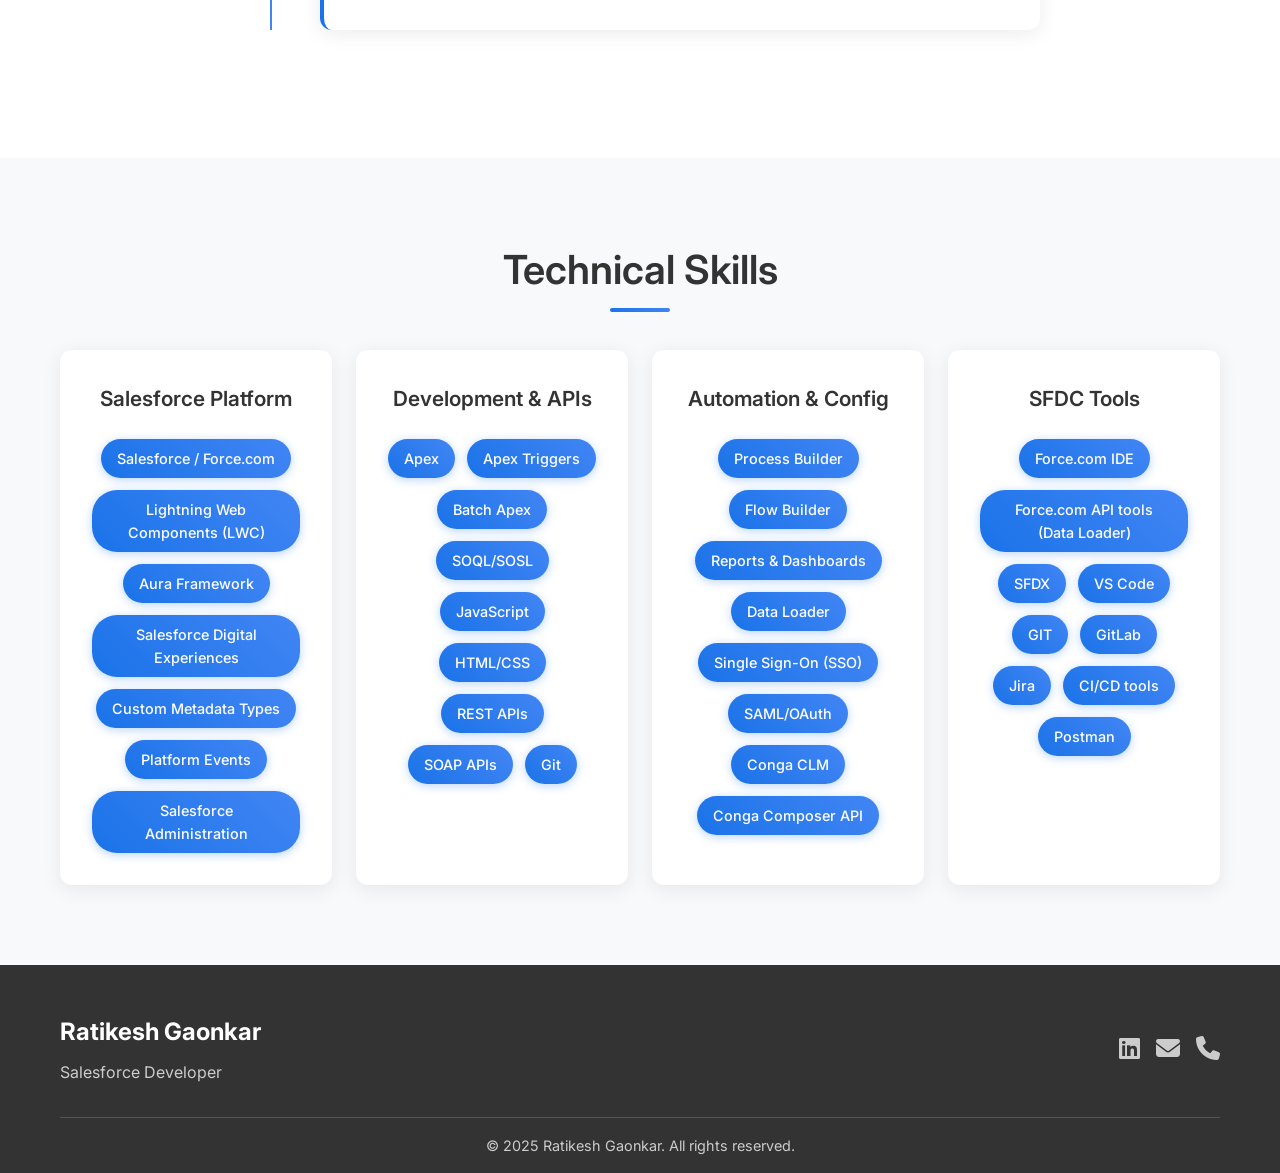
==== commit 74edb418: "Update index.html" ====
--- a/index.html
+++ b/index.html
@@ -61,7 +61,7 @@
                     </div>
                     <div class="contact-item">
                         <i class="fab fa-linkedin"></i>
-                        <a href="https://linkedin.com/in/ayush-garg-6a1310123" target="_blank">LinkedIn Profile</a>
+                        <a href="https://linkedin.com/in/ratikeshgaonkar" target="_blank">LinkedIn Profile</a>
                     </div>
                 </div>
             </div>
@@ -98,10 +98,6 @@
                             <i class="fas fa-calendar-alt"></i>
                             <span>4+ Years Experience</span>
                         </div>
-                        <div class="highlight-item">
-                            <i class="fas fa-code"></i>
-                            <span>Full-Stack Salesforce Development</span>
-                        </div>
                     </div>
                 </div>
             </div>
@@ -116,60 +112,17 @@
                 <div class="timeline-item">
                     <div class="timeline-dot"></div>
                     <div class="timeline-content">
-                        <h3>Senior Salesforce Engineer (L4)</h3>
-                        <h4>Uber</h4>
-                        <span class="timeline-date">Oct 2024 - Present</span>
-                        <span class="timeline-location">Bangalore, India</span>
-                        <p class="role-summary">Focus on enhancing the CPQ (Configure Price Quote) platform to support global pricing and approval workflows through scalable, automation-first solutions.</p>
-                        <ul>
-                            <li><strong>Approval Matrix Framework:</strong> Built a dynamic, custom object-based approval logic engine for CPQ pricing workflows. Enabled threshold management via configuration—no code changes required. Enabled rapid scaling to new geographies.</li>
-                            <li><strong>Approver Stamping & Routing:</strong> Automated L1/L2/Deal Desk approver population with intelligent fallback logic for inactive users. Integrated closely with approval rules for consistent and accurate routing.</li>
-                            <li><strong>Pricing Push Incident Resolution:</strong> Resolved a critical CPQ integration failure impacting the EMEA rollout. Diagnosed logic failure in Salesforce triggers, implemented a robust fix, and restored system stability. Publicly recognized by leadership for ownership and turnaround.</li>
-                            <li><strong>BRN Validation Framework:</strong> Developed a country-agnostic, metadata-driven engine for validating Business Registration Numbers using patterns, algorithms, and live APIs (e.g., NZBN). <span class="highlight-metric">Reduced new-country setup time by 70%.</span></li>
-                            <li><strong>UI/UX Enhancements:</strong> Added profitability toggle (USD vs local currency) and submission comment capture to improve transparency and decision-making in quote approvals.</li>
-                            <li><strong>Error Reduction Initiative:</strong> Analyzed system logs to surface high-frequency errors. Documented reproducible issues and worked with platform teams to fix them proactively.</li>
-                        </ul>
-                        <div class="technologies">
-                            <strong>Tools & Technologies:</strong> Apex, LWC, Custom Metadata, DML/SOQL, Platform Events, Salesforce CPQ, REST Integrations
-                        </div>
-                    </div>
-                </div>
-
-                <div class="timeline-item">
-                    <div class="timeline-dot"></div>
-                    <div class="timeline-content">
-                        <h3>Senior Data Engineer / Lead Salesforce Developer</h3>
-                        <h4>Walmart Global Tech India</h4>
-                        <span class="timeline-date">Mar 2021 - Oct 2024</span>
-                        <span class="timeline-location">Bangalore, India</span>
-                        <p class="role-summary">Led key Salesforce engineering initiatives across support automation and advertiser onboarding in a global retail environment.</p>
-                        <ul>
-                            <li><strong>Salesforce Case Portal:</strong> Designed and launched a comprehensive portal, streamlining global support case management across multiple teams and regions.</li>
-                            <li><strong>Advertiser Onboarding Automation:</strong> <span class="highlight-metric">Reduced average processing time from 38 minutes to 8 minutes (30 minutes saved per account)</span> through intelligent workflow automation and data validation.</li>
-                            <li><strong>Single Sign-On Integration:</strong> Integrated SSO into the portal, improving user experience and security posture across the platform.</li>
-                            <li><strong>Sandbox Refresh Automation:</strong> Piloted automated sandbox refresh processes, <span class="highlight-metric">reducing manual admin work by 70%</span> and improving development efficiency.</li>
-                        </ul>
-                        <div class="technologies">
-                            <strong>Tools & Technologies:</strong> Apex, LWC, REST APIs, SSO (SAML/OAuth), Data Loader, Batch Jobs
-                        </div>
-                    </div>
-                </div>
-
-                <div class="timeline-item">
-                    <div class="timeline-dot"></div>
-                    <div class="timeline-content">
                         <h3>Senior Salesforce Developer</h3>
-                        <h4>Preqin</h4>
-                        <span class="timeline-date">Sep 2020 - Mar 2021</span>
-                        <span class="timeline-location">Bangalore, India</span>
+                        <h4>PinkSamurais Pvt Ltd</h4>
+                        <span class="timeline-date">Mar 26 - Present</span>
+                        <span class="timeline-location">Pune, India</span>
                         <p class="role-summary">Worked on Salesforce platform enhancements and cross-system integrations for a global fintech firm.</p>
                         <ul>
                             <li><strong>Platform Development:</strong> Developed Apex services and LWC components for internal applications, maximizing product functionality and user experience.</li>
                             <li><strong>Identity Server SSO:</strong> Implemented Identity Server-based Single Sign-On, enhancing login security and user experience across the platform.</li>
-                            <li><strong>ETL Pipeline Creation:</strong> Created Talend ETL pipelines to sync data between SQL Server and Salesforce, improving data availability and consistency.</li>
                         </ul>
                         <div class="technologies">
-                            <strong>Tools & Technologies:</strong> Apex, LWC, Talend, Identity Server, SOQL, SQL Server
+                            <strong>Tools & Technologies:</strong> Apex, LWC, Identity Server, SOQL, SQL Server, Conga CLM, Composer API, WorkBench
                         </div>
                     </div>
                 </div>
@@ -184,7 +137,8 @@
                         <p class="role-summary">Delivered intelligent and integrated Salesforce solutions for global health services client (Roche).</p>
                         <ul>
                             <li><strong>Quote-to-Contract (Q2C):</strong> Part of the Contract Lifecycle Management (CLM) team implementing end-to-end Quote-to-Contract (Q2C) automation solutions.</li>
-                            <li><strong>Multi-Customer Feature:</strong> <span class="highlight-metric"> Took ownership of designing and building end-to-end features using Asynchronous Apex (Queueable, Future, Batch) and Lightning Web Components (LWC), delivering scalable solutions within the CLM platform. </span></li>
+                            <li><strong>Multi-Customer Feature:</strong> <span class="highlight-metric"> Took ownership of designing and building end-to-end features using Asynchronous 
+                             Apex (Queueable, Future, Batch) and Lightning Web Components (LWC), delivering scalable solutions within the CLM platform. </span></li>
                             <li><strong>Deployment:</strong> Configured and maintained Git-based CI/CD pipelines for automated validation, deployments, and environment synchronization.</li>
                             <li><strong>Enterprise Integrations:</strong> Integrated Salesforce with third-party systems including IBM API Connect, Ping Federate, Finacle, and Bing News API for comprehensive data flow.</li>
                         </ul>
@@ -203,7 +157,8 @@
                         <span class="timeline-location">Pune, India</span>
                         <p class="role-summary">Contributed to large-scale Salesforce implementations across industries.</p>
                         <ul>
-                            <li><strong>Payment Gateway Integration with Stripe:</strong><span class="highlight-metric"> Replaced Bluefin with real-time Stripe integration, enabling auto customer sync, payment processing, and boosting transaction reliability by 45%.</span></li>
+                            <li><strong>Payment Gateway Integration with Stripe:</strong><span class="highlight-metric"> Replaced Bluefin with real-time Stripe integration, enabling auto customer sync, payment 
+                                processing, and boosting transaction reliability by 45%.</span></li>
                             <li><strong>Built a QR-based child sponsorship system: </strong> Integrated with SmartPath using REST APIs to streamline business workflows and improve data synchronization.</li>
                             <li><strong>Multi-Client Collaboration:</strong> Collaborated on core platform enhancements across multiple client orgs, ensuring consistency and best practices.</li>
                         </ul>
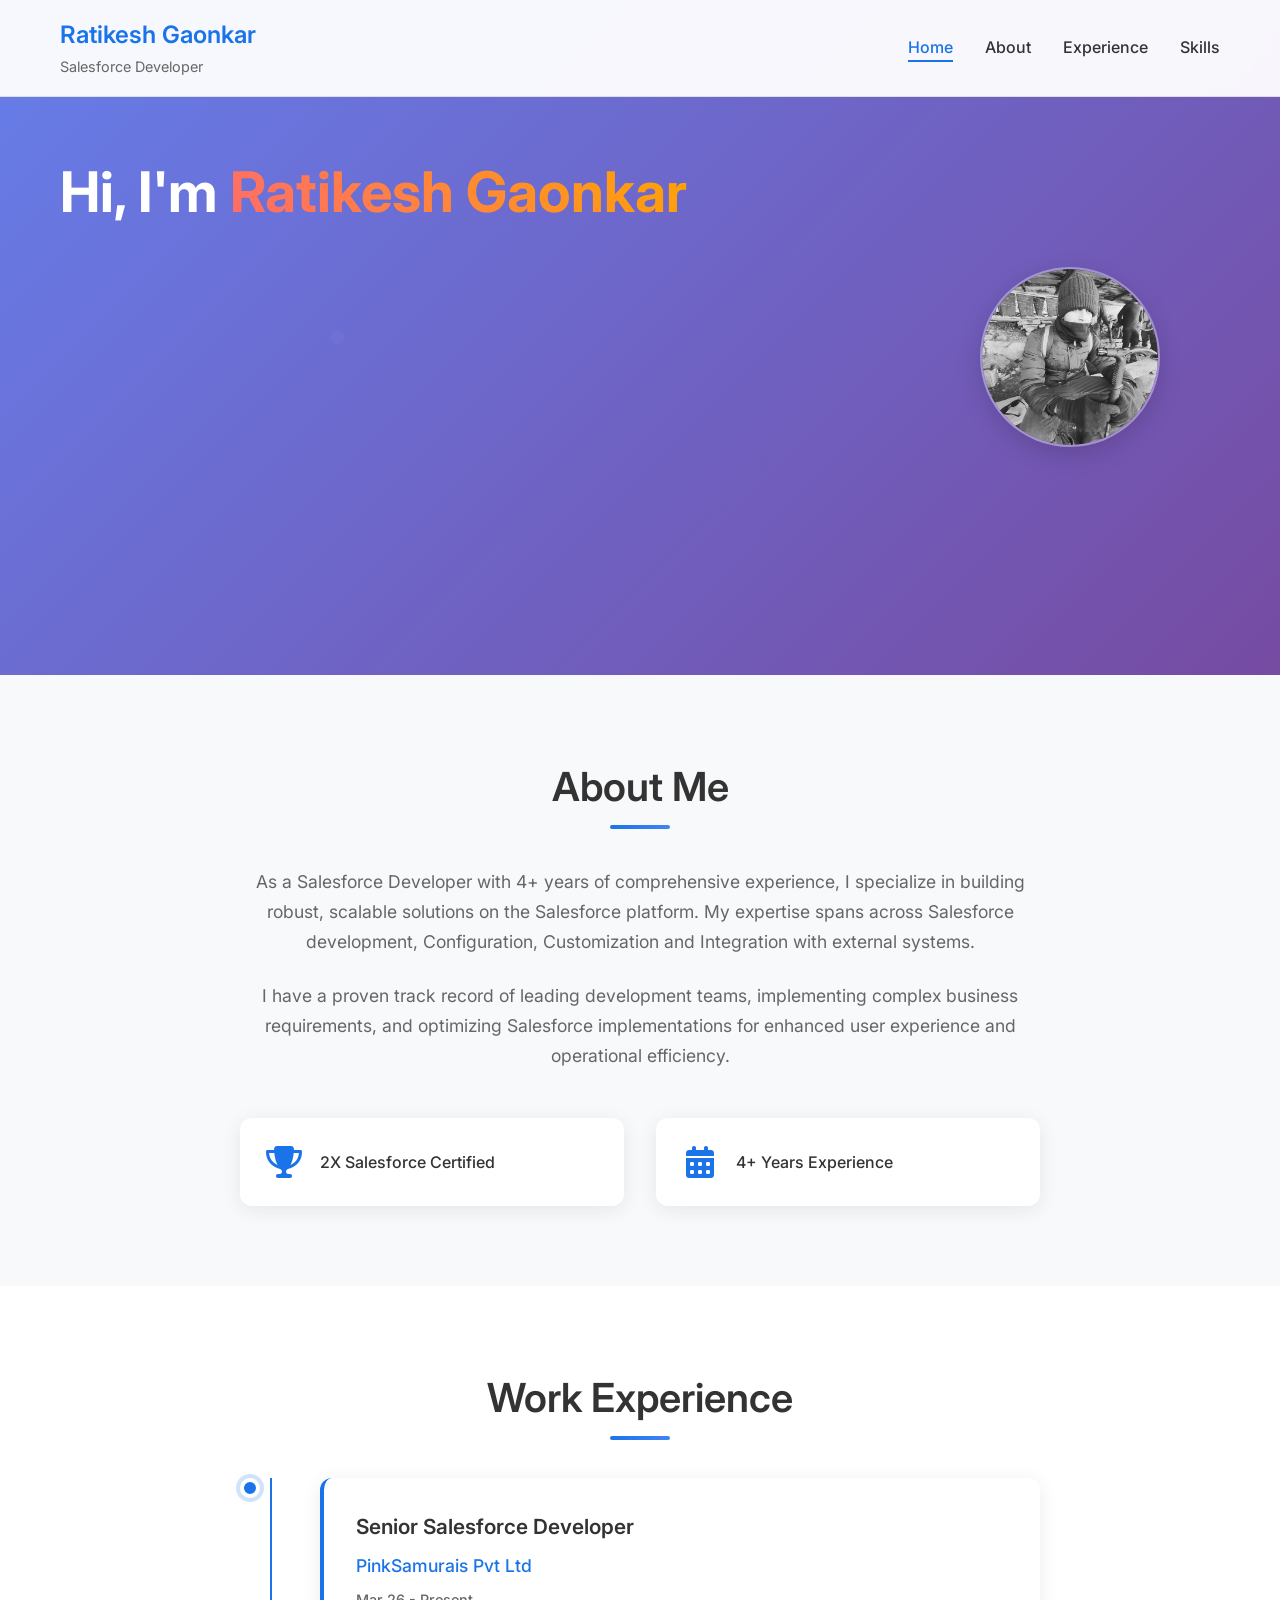
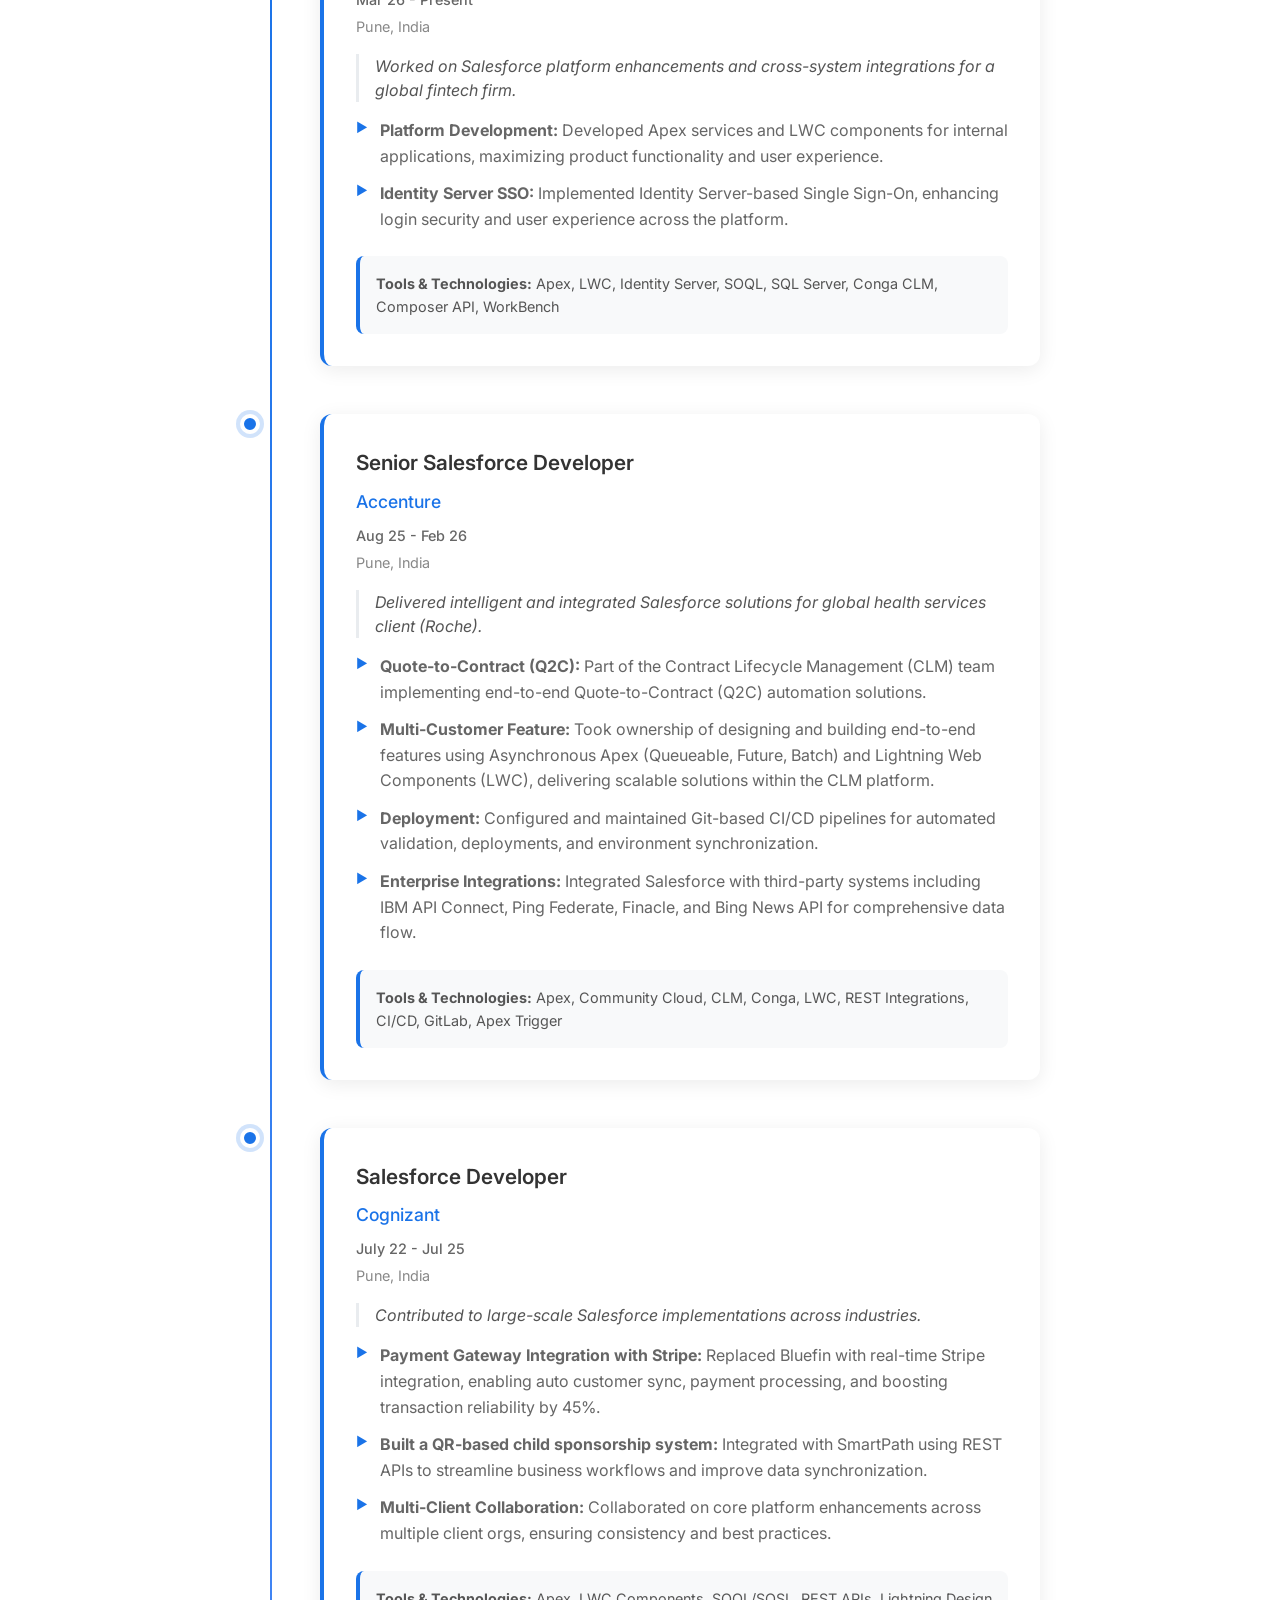
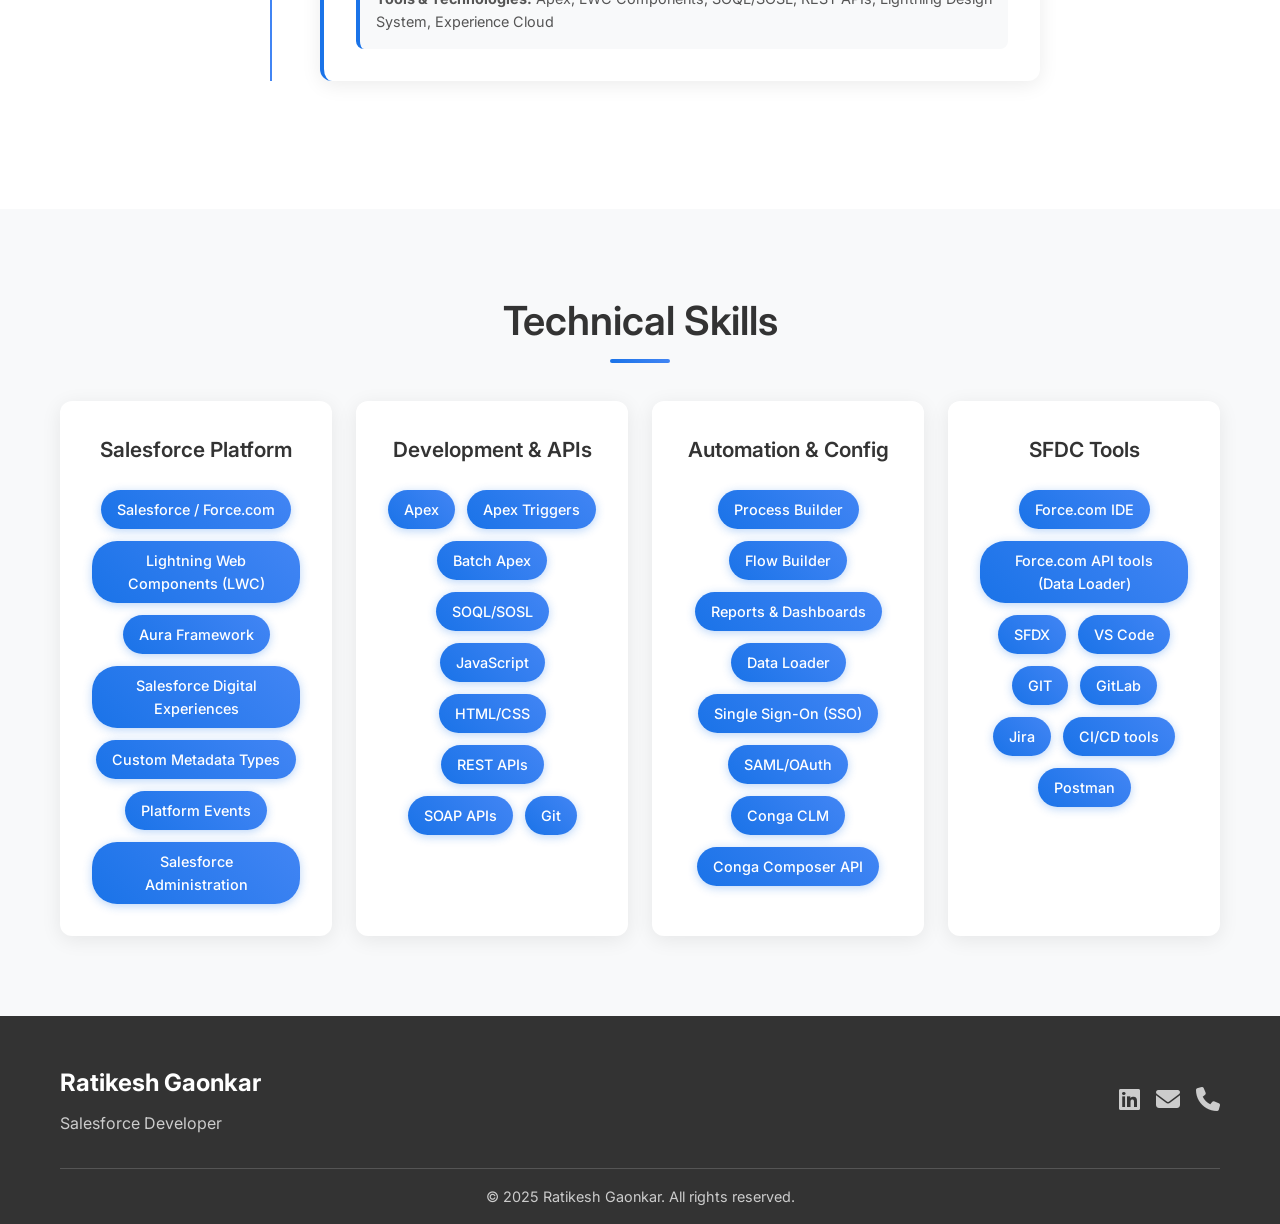
==== commit 90aeaf12: "Update index.html" ====
--- a/index.html
+++ b/index.html
@@ -137,8 +137,8 @@
                         <p class="role-summary">Delivered intelligent and integrated Salesforce solutions for global health services client (Roche).</p>
                         <ul>
                             <li><strong>Quote-to-Contract (Q2C):</strong> Part of the Contract Lifecycle Management (CLM) team implementing end-to-end Quote-to-Contract (Q2C) automation solutions.</li>
-                            <li><strong>Multi-Customer Feature:</strong> <span class="highlight-metric"> Took ownership of designing and building end-to-end features using Asynchronous 
-                             Apex (Queueable, Future, Batch) and Lightning Web Components (LWC), delivering scalable solutions within the CLM platform. </span></li>
+                            <li><strong>Multi-Customer Feature:</strong> Took ownership of designing and building end-to-end features using Asynchronous 
+                             Apex (Queueable, Future, Batch) and Lightning Web Components (LWC), delivering scalable solutions within the CLM platform.</li>
                             <li><strong>Deployment:</strong> Configured and maintained Git-based CI/CD pipelines for automated validation, deployments, and environment synchronization.</li>
                             <li><strong>Enterprise Integrations:</strong> Integrated Salesforce with third-party systems including IBM API Connect, Ping Federate, Finacle, and Bing News API for comprehensive data flow.</li>
                         </ul>
@@ -157,8 +157,8 @@
                         <span class="timeline-location">Pune, India</span>
                         <p class="role-summary">Contributed to large-scale Salesforce implementations across industries.</p>
                         <ul>
-                            <li><strong>Payment Gateway Integration with Stripe:</strong><span class="highlight-metric"> Replaced Bluefin with real-time Stripe integration, enabling auto customer sync, payment 
-                                processing, and boosting transaction reliability by 45%.</span></li>
+                            <li><strong>Payment Gateway Integration with Stripe:</strong> Replaced Bluefin with real-time Stripe integration, enabling auto customer sync, payment 
+                                processing, and boosting transaction reliability by 45%.</li>
                             <li><strong>Built a QR-based child sponsorship system: </strong> Integrated with SmartPath using REST APIs to streamline business workflows and improve data synchronization.</li>
                             <li><strong>Multi-Client Collaboration:</strong> Collaborated on core platform enhancements across multiple client orgs, ensuring consistency and best practices.</li>
                         </ul>
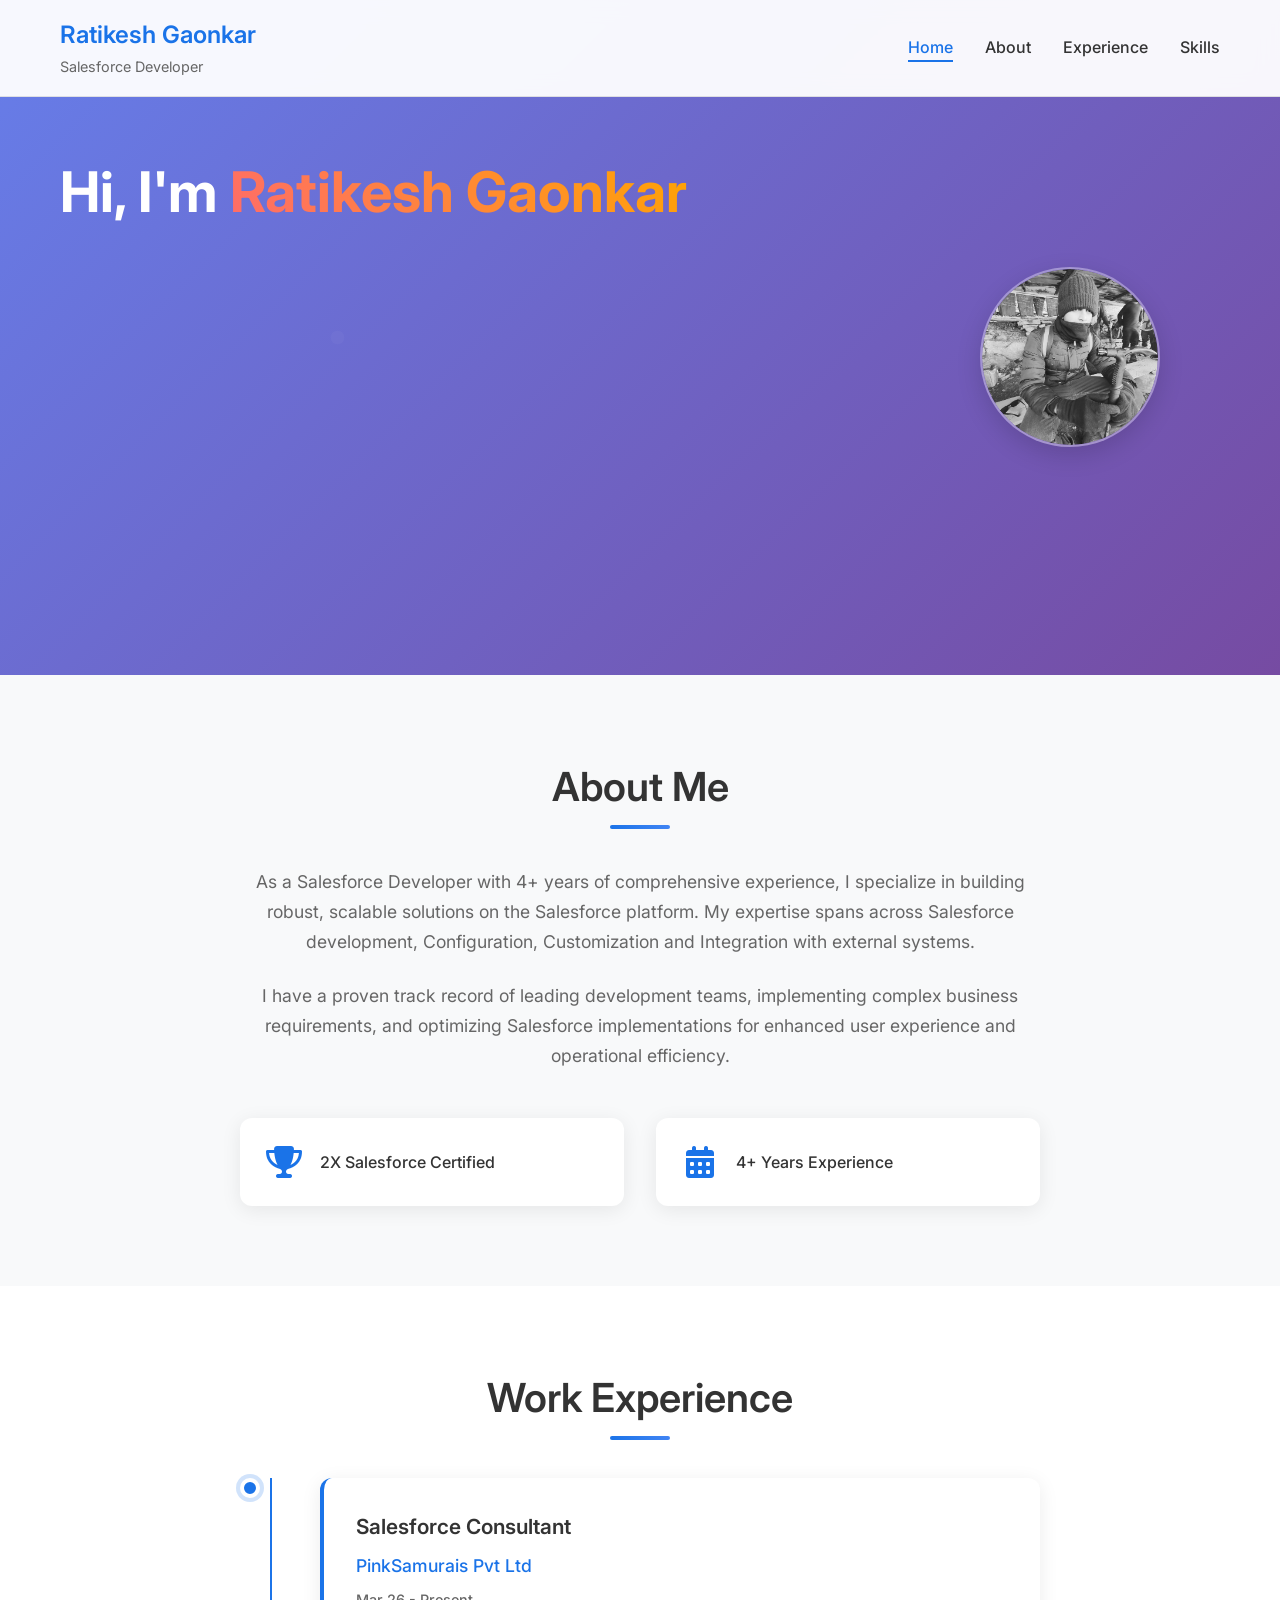
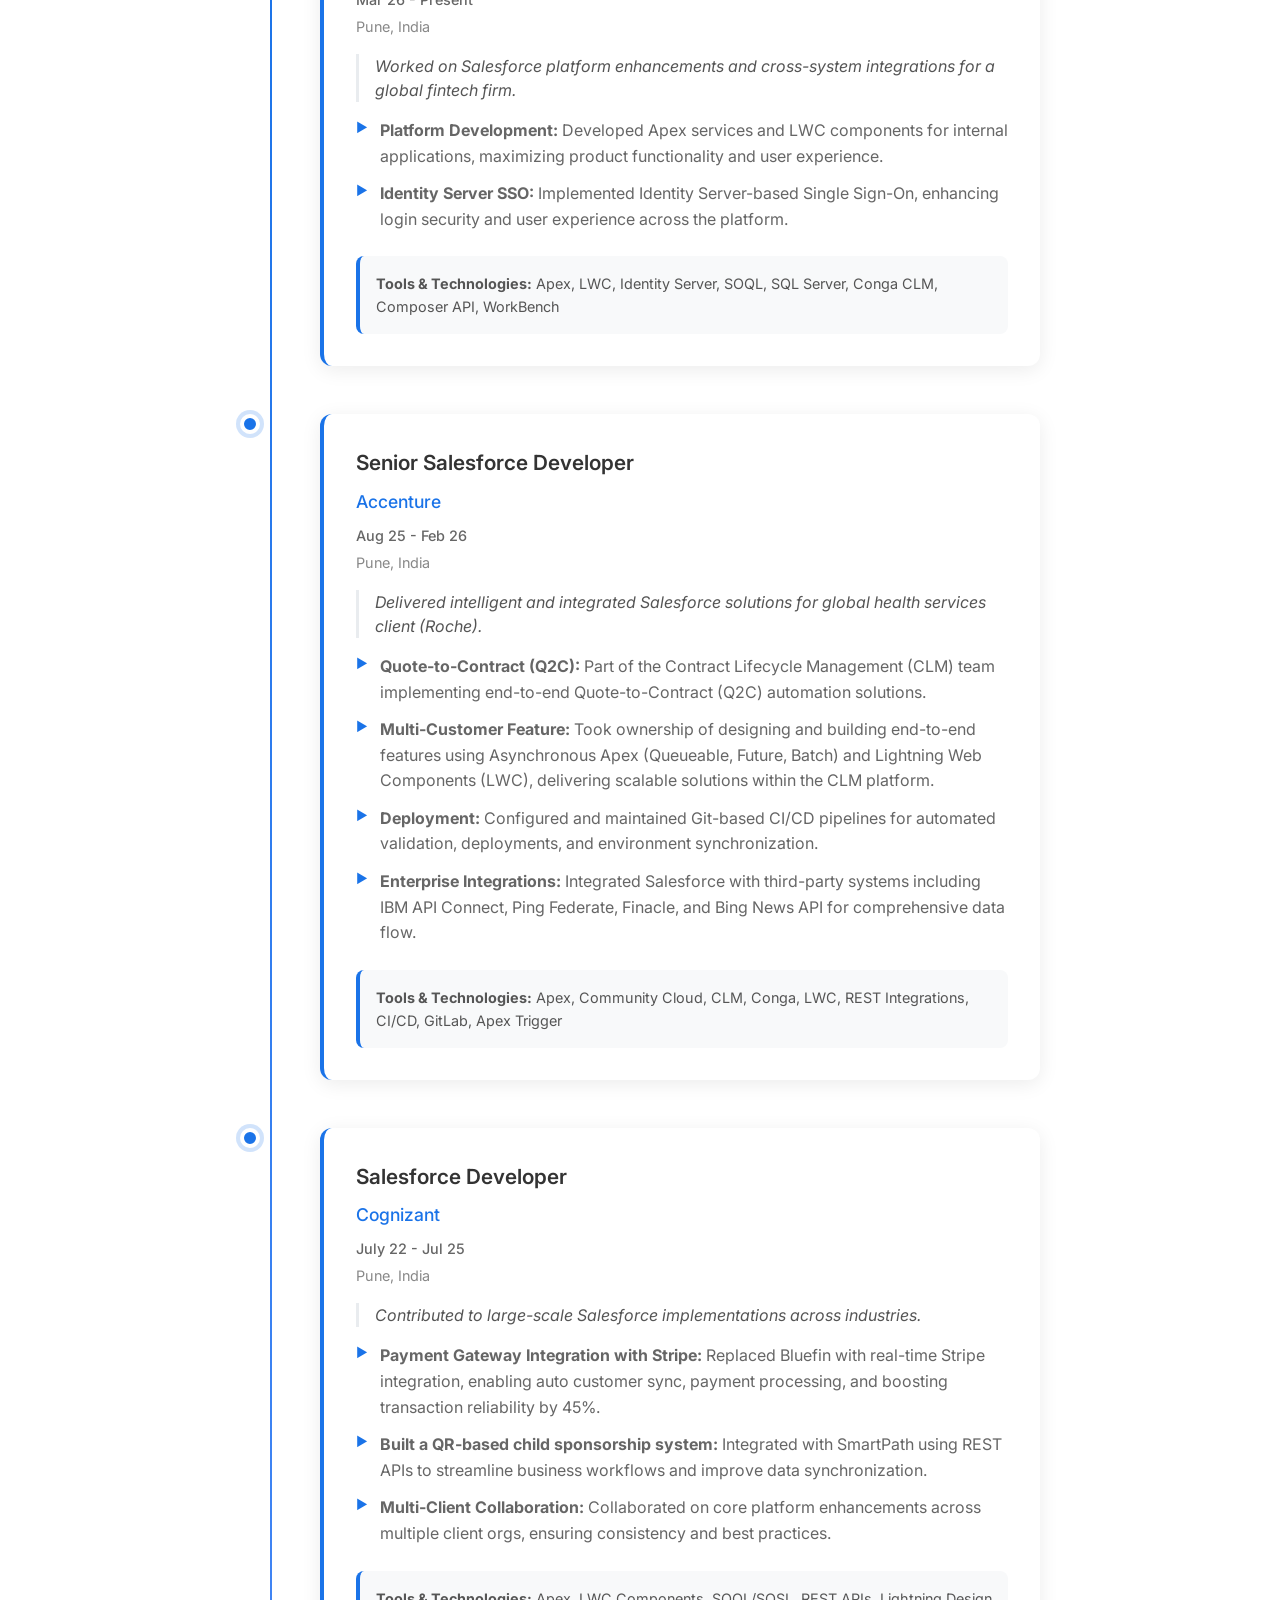
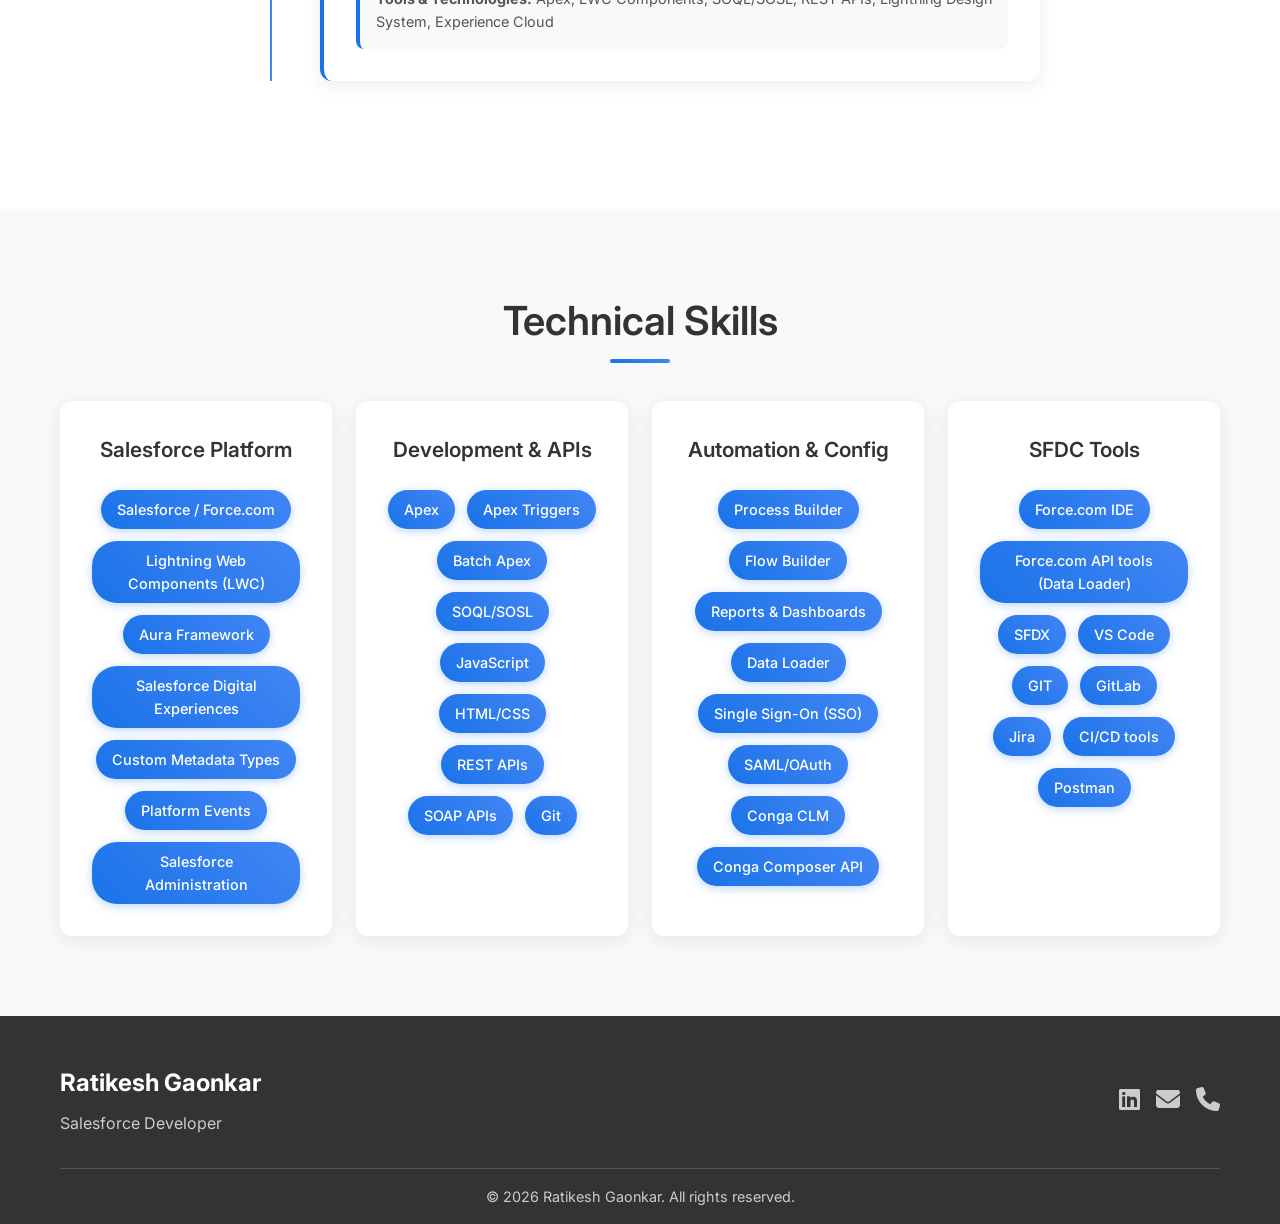
==== commit 30825a2c: "Update index.html" ====
--- a/index.html
+++ b/index.html
@@ -112,7 +112,7 @@
                 <div class="timeline-item">
                     <div class="timeline-dot"></div>
                     <div class="timeline-content">
-                        <h3>Senior Salesforce Developer</h3>
+                        <h3>Salesforce Consultant</h3>
                         <h4>PinkSamurais Pvt Ltd</h4>
                         <span class="timeline-date">Mar 26 - Present</span>
                         <span class="timeline-location">Pune, India</span>
@@ -249,14 +249,14 @@
                         <a href="mailto:ratikeshgaonkar23@gmail.com">
                             <i class="fas fa-envelope"></i>
                         </a>
-                        <a href="tel:+918510035969">
+                        <a href="tel:+917249394375">
                             <i class="fas fa-phone"></i>
                         </a>
                     </div>
                 </div>
             </div>
             <div class="footer-bottom">
-                <p>&copy; 2025 Ratikesh Gaonkar. All rights reserved.</p>
+                <p>&copy; 2026 Ratikesh Gaonkar. All rights reserved.</p>
             </div>
         </div>
     </footer>
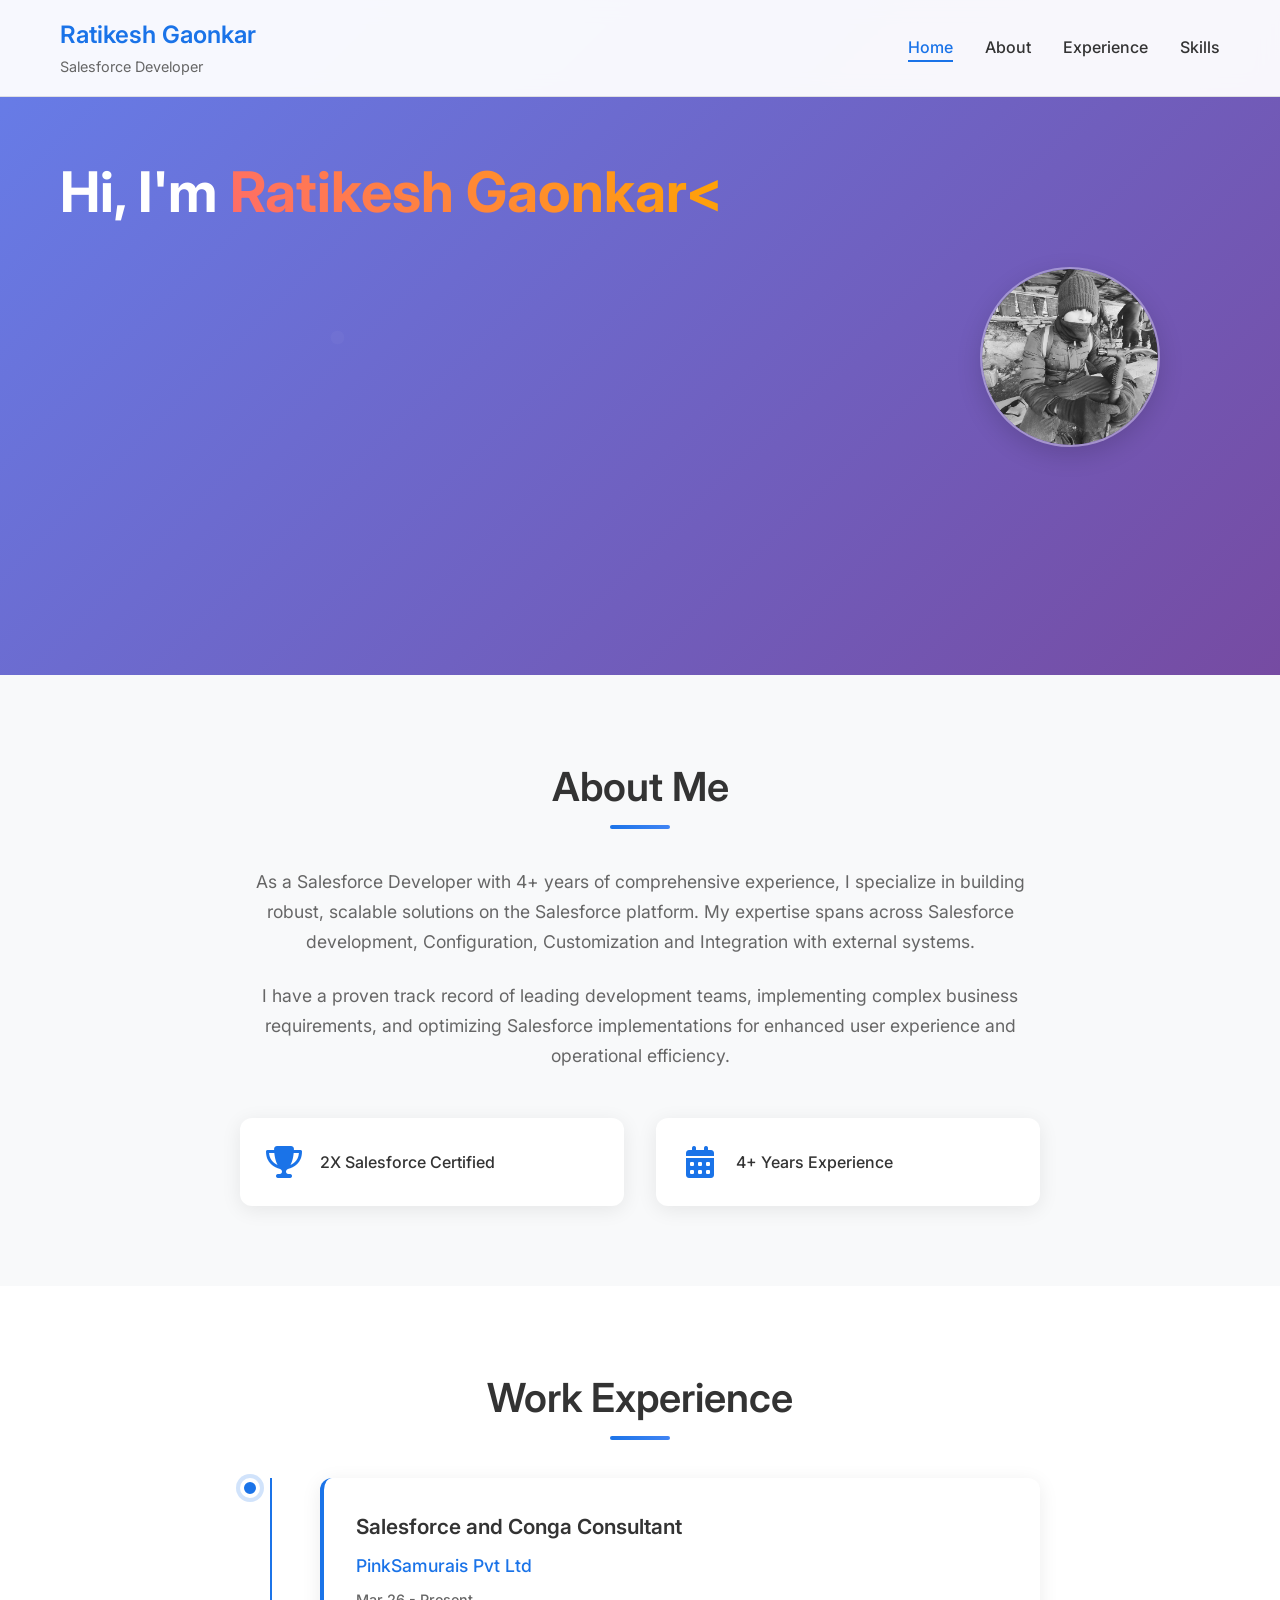
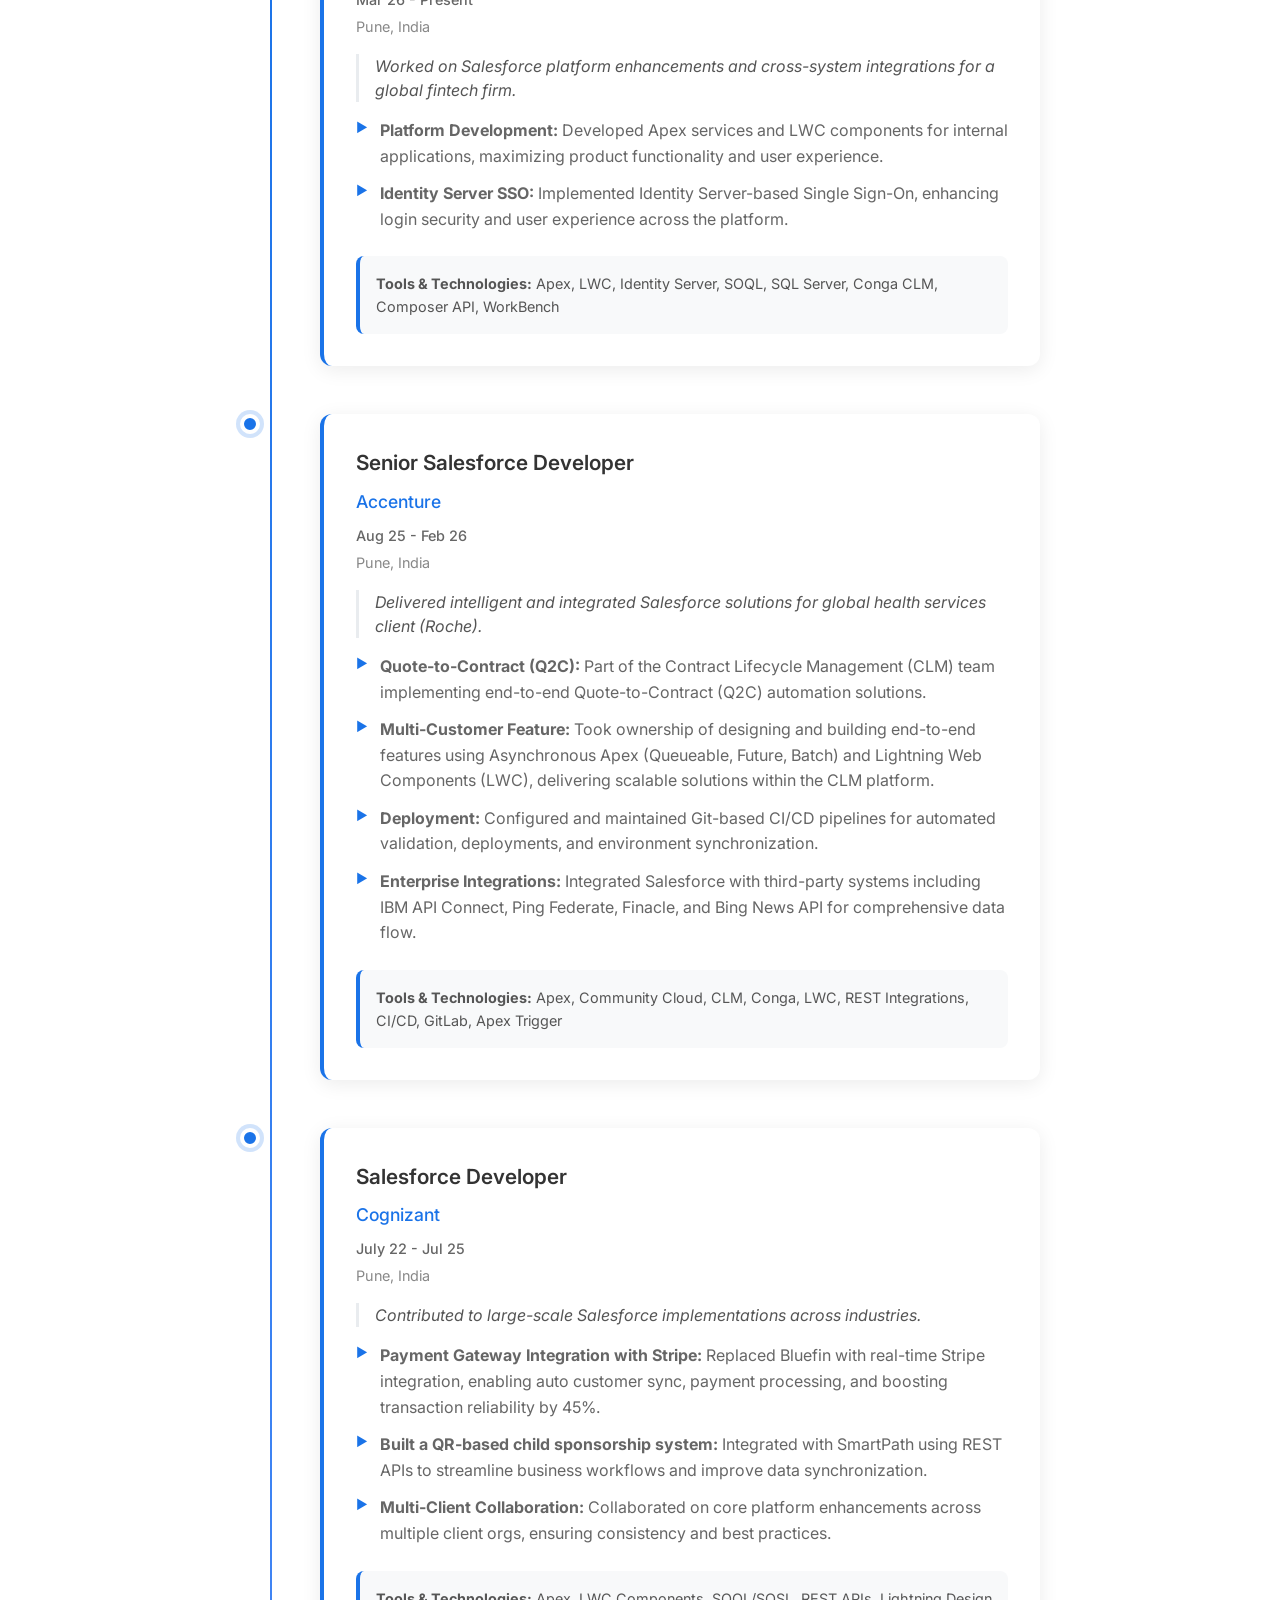
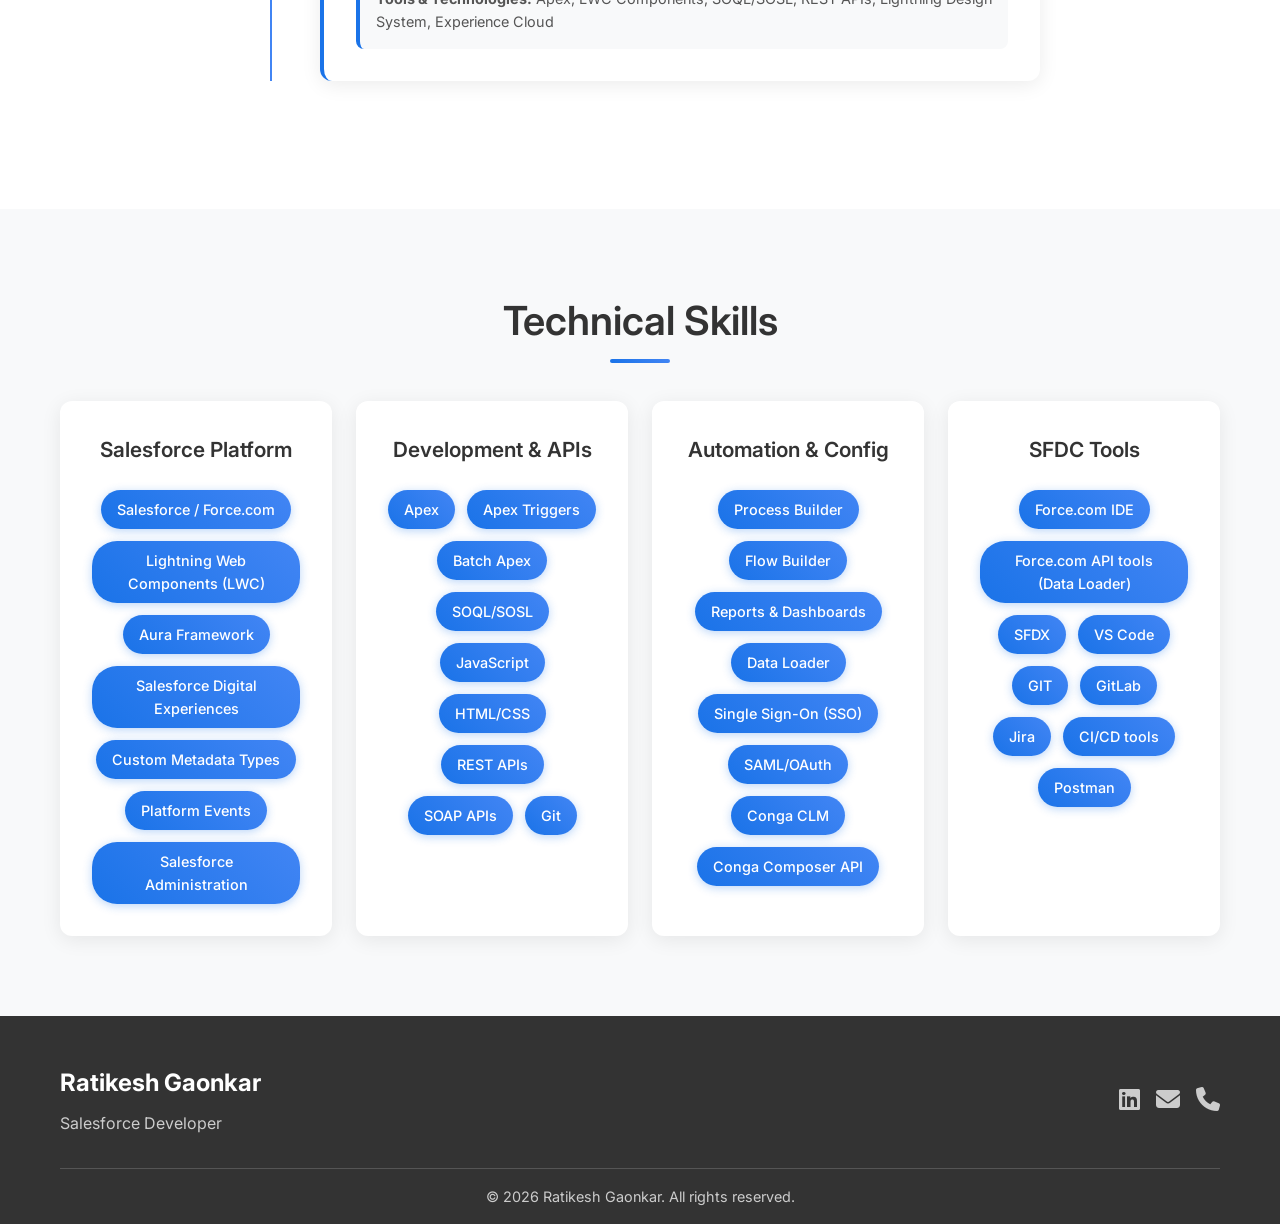
==== commit 6fc58332: "Update index.html" ====
--- a/index.html
+++ b/index.html
@@ -112,7 +112,7 @@
                 <div class="timeline-item">
                     <div class="timeline-dot"></div>
                     <div class="timeline-content">
-                        <h3>Salesforce Consultant</h3>
+                        <h3>Salesforce and Conga Consultant</h3>
                         <h4>PinkSamurais Pvt Ltd</h4>
                         <span class="timeline-date">Mar 26 - Present</span>
                         <span class="timeline-location">Pune, India</span>
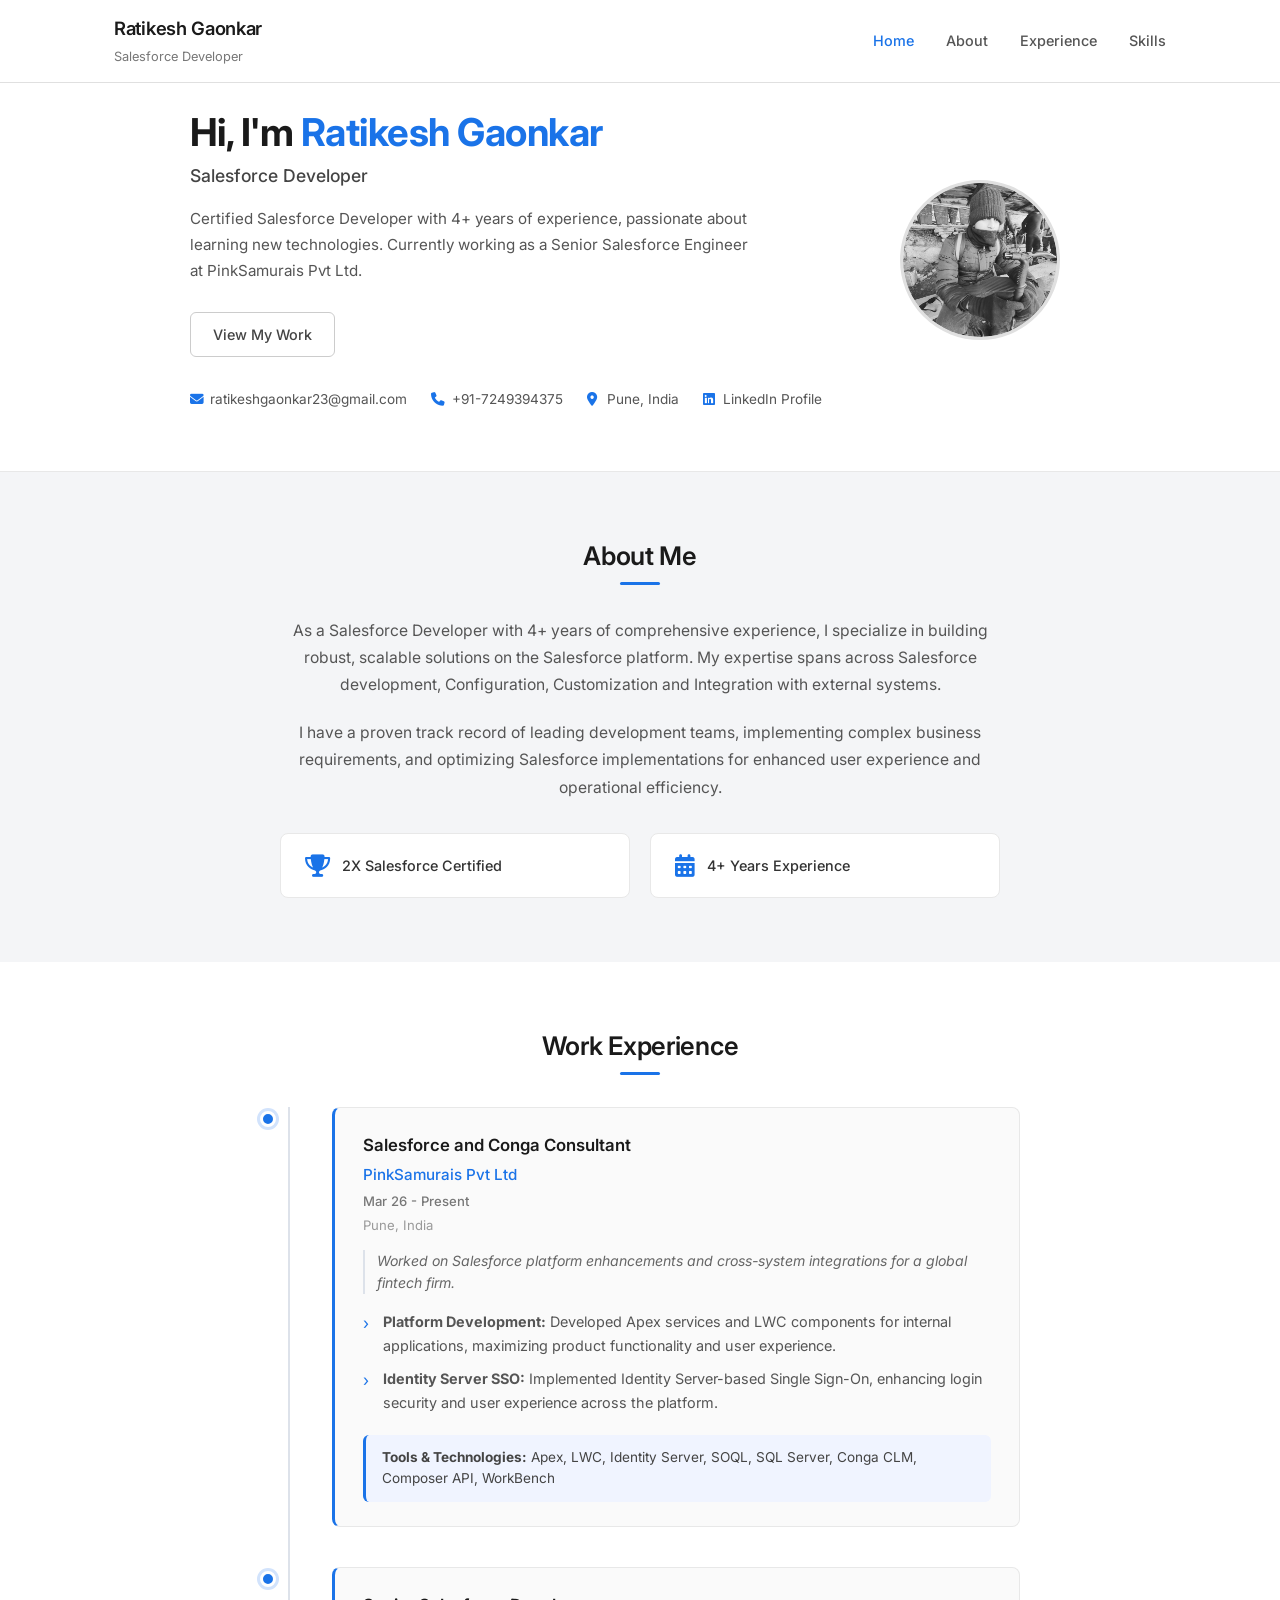
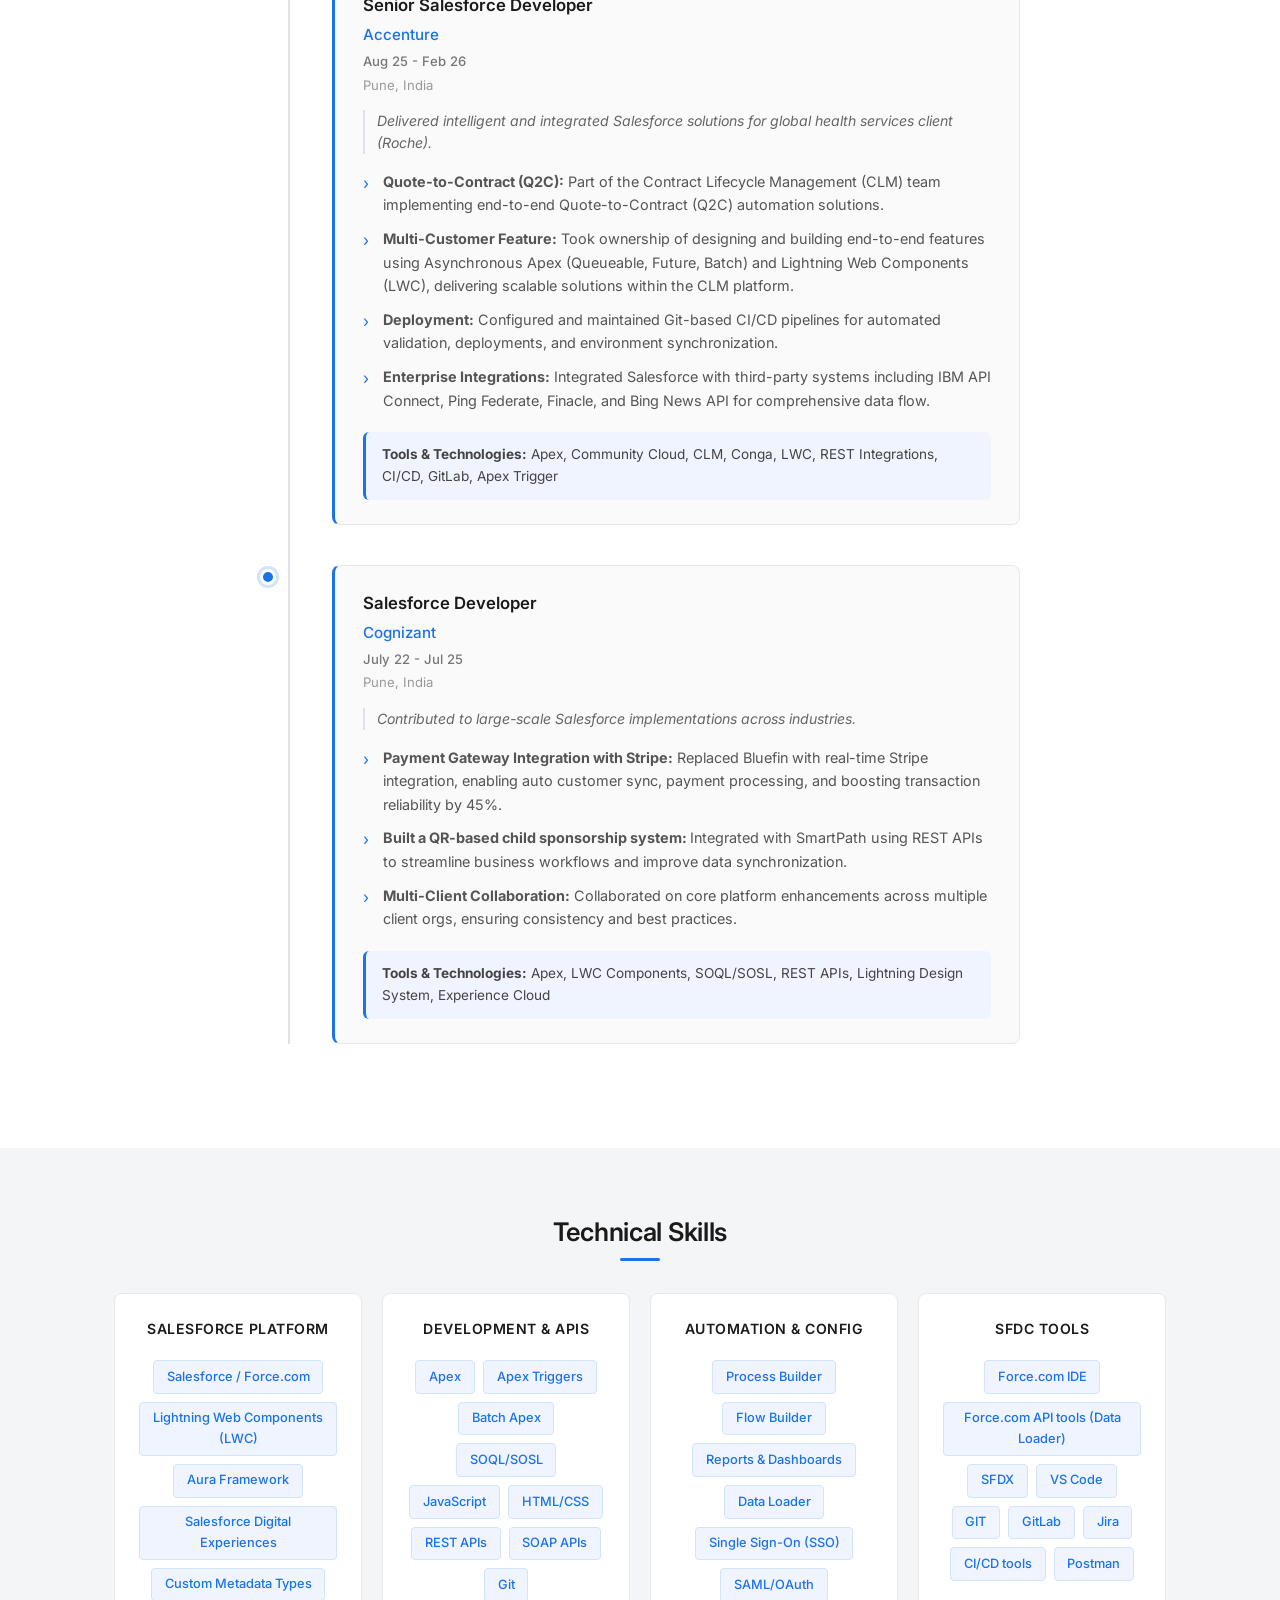
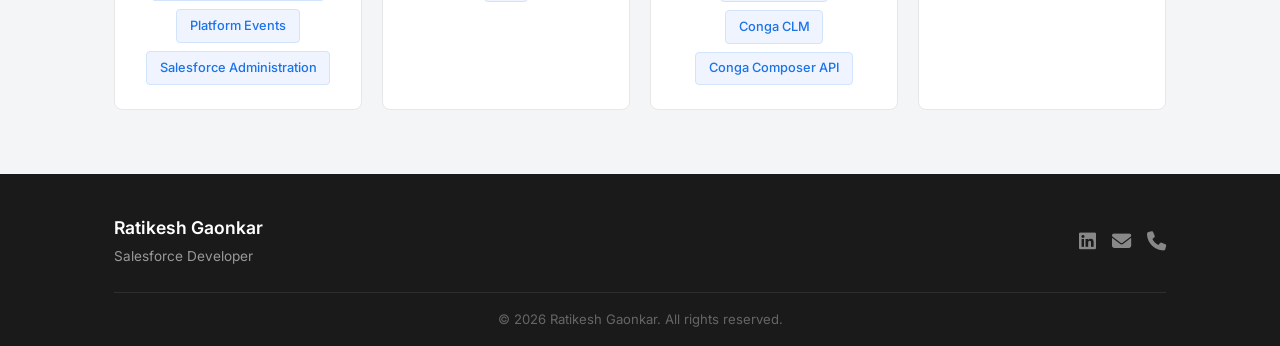
==== commit d7e34081: "Update index.html" ====
--- a/index.html
+++ b/index.html
@@ -43,7 +43,6 @@
                     technologies. Currently working as a Senior Salesforce Engineer at PinkSamurais Pvt Ltd.
                 </p>
                 <div class="hero-buttons">
-                    <a href="#contact" class="btn btn-primary">Get In Touch</a>
                     <a href="#experience" class="btn btn-secondary">View My Work</a>
                 </div>
                 <div class="hero-contact">
--- a/styles.css
+++ b/styles.css
@@ -12,47 +12,48 @@
 body {
     font-family: 'Inter', -apple-system, BlinkMacSystemFont, 'Segoe UI', Roboto, sans-serif;
     line-height: 1.6;
-    color: #333;
-    background-color: #ffffff;
+    color: #222;
+    background-color: #f4f5f7;
 }
 
 .container {
-    max-width: 1200px;
+    max-width: 1100px;
     margin: 0 auto;
-    padding: 0 20px;
-}
-
-/* Navigation */
+    padding: 0 24px;
+}
+
+/* ============================================
+   NAVIGATION
+   ============================================ */
 .navbar {
     position: fixed;
     top: 0;
     width: 100%;
-    background: rgba(255, 255, 255, 0.95);
-    backdrop-filter: blur(10px);
-    border-bottom: 1px solid rgba(0, 0, 0, 0.1);
+    background: #ffffff;
+    border-bottom: 1px solid #e0e0e0;
     z-index: 1000;
-    padding: 1rem 0;
-    transition: all 0.3s ease;
+    padding: 0.85rem 0;
 }
 
 .nav-container {
-    max-width: 1200px;
+    max-width: 1100px;
     margin: 0 auto;
-    padding: 0 20px;
+    padding: 0 24px;
     display: flex;
     justify-content: space-between;
     align-items: center;
 }
 
 .nav-logo h2 {
-    color: #1a73e8;
-    font-size: 1.5rem;
+    color: #1a1a1a;
+    font-size: 1.15rem;
     font-weight: 600;
+    letter-spacing: -0.3px;
 }
 
 .nav-logo span {
-    color: #666;
-    font-size: 0.9rem;
+    color: #777;
+    font-size: 0.8rem;
     font-weight: 400;
 }
 
@@ -65,29 +66,14 @@
 
 .nav-link {
     text-decoration: none;
-    color: #333;
+    color: #555;
     font-weight: 500;
-    transition: color 0.3s ease;
-    position: relative;
+    font-size: 0.9rem;
+    transition: color 0.2s ease;
 }
 
 .nav-link:hover {
     color: #1a73e8;
-}
-
-.nav-link::after {
-    content: '';
-    position: absolute;
-    width: 0;
-    height: 2px;
-    bottom: -5px;
-    left: 0;
-    background-color: #1a73e8;
-    transition: width 0.3s ease;
-}
-
-.nav-link:hover::after {
-    width: 100%;
 }
 
 .hamburger {
@@ -97,144 +83,130 @@
 }
 
 .bar {
-    width: 25px;
-    height: 3px;
-    background-color: #333;
+    width: 22px;
+    height: 2px;
+    background-color: #444;
     margin: 3px 0;
     transition: 0.3s;
     border-radius: 2px;
 }
 
-/* Hero Section */
+/* ============================================
+   HERO SECTION — clean white background
+   ============================================ */
 .hero {
-    min-height: 75vh;
-    display: flex;
-    align-items: center;
-    padding: 100px 0 60px;
-    background: linear-gradient(135deg, #667eea 0%, #764ba2 100%);
-    color: white;
-    position: relative;
-    overflow: hidden;
-}
-
-.hero::before {
-    content: '';
-    position: absolute;
-    top: 0;
-    left: 0;
-    right: 0;
-    bottom: 0;
-    background: url('data:image/svg+xml,<svg xmlns="http://www.w3.org/2000/svg" viewBox="0 0 100 100"><defs><pattern id="grain" width="100" height="100" patternUnits="userSpaceOnUse"><circle cx="50" cy="50" r="1" fill="rgba(255,255,255,0.1)"/></pattern></defs><rect width="100" height="100" fill="url(%23grain)"/></svg>');
-    opacity: 0.3;
+    min-height: auto;
+    display: flex;
+    align-items: center;
+    padding: 110px 0 60px;
+    background: #ffffff;
+    border-bottom: 1px solid #e8e8e8;
 }
 
 .hero-container {
-    max-width: 1200px;
+    max-width: 1100px;
     margin: 0 auto;
-    padding: 0 20px;
+    padding: 0 24px;
     display: grid;
-    grid-template-columns: 1fr 300px;
-    gap: 60px;
-    align-items: center;
-    position: relative;
-    z-index: 1;
+    grid-template-columns: 1fr 220px;
+    gap: 48px;
+    align-items: center;
 }
 
 .hero-title {
-    font-size: 3.5rem;
+    font-size: 2.4rem;
     font-weight: 700;
+    margin-bottom: 0.5rem;
+    line-height: 1.15;
+    color: #1a1a1a;
+    letter-spacing: -0.5px;
+}
+
+.highlight {
+    color: #1a73e8;
+    background: none;
+    -webkit-text-fill-color: unset;
+}
+
+.hero-subtitle {
+    font-size: 1.1rem;
+    font-weight: 500;
     margin-bottom: 1rem;
-    line-height: 1.1;
-}
-
-.highlight {
-    background: linear-gradient(45deg, #ff6b6b, #ffa500);
-    -webkit-background-clip: text;
-    -webkit-text-fill-color: transparent;
-    background-clip: text;
-}
-
-.hero-subtitle {
-    font-size: 1.5rem;
+    color: #444;
+}
+
+.hero-description {
+    font-size: 0.95rem;
+    margin-bottom: 1.75rem;
+    color: #555;
+    line-height: 1.7;
+    max-width: 560px;
+}
+
+.hero-buttons {
+    display: flex;
+    gap: 0.75rem;
+    margin-bottom: 2rem;
+}
+
+.btn {
+    padding: 10px 22px;
+    text-decoration: none;
+    border-radius: 6px;
     font-weight: 500;
-    margin-bottom: 1.5rem;
-    color: rgba(255, 255, 255, 0.9);
-}
-
-.hero-description {
-    font-size: 1.1rem;
-    margin-bottom: 2rem;
-    color: rgba(255, 255, 255, 0.8);
-    line-height: 1.6;
-}
-
-.hero-buttons {
-    display: flex;
-    gap: 1rem;
-    margin-bottom: 3rem;
-}
-
-.btn {
-    padding: 12px 24px;
-    text-decoration: none;
-    border-radius: 50px;
-    font-weight: 500;
-    transition: all 0.3s ease;
+    font-size: 0.9rem;
+    transition: all 0.2s ease;
     border: none;
     cursor: pointer;
-    font-size: 1rem;
     display: inline-block;
 }
 
 .btn-primary {
-    background: #ff6b6b;
+    background: #1a73e8;
     color: white;
-    box-shadow: 0 4px 15px rgba(255, 107, 107, 0.3);
 }
 
 .btn-primary:hover {
-    background: #ff5252;
-    transform: translateY(-2px);
-    box-shadow: 0 6px 20px rgba(255, 107, 107, 0.4);
+    background: #1558b0;
 }
 
 .btn-secondary {
     background: transparent;
-    color: white;
-    border: 2px solid rgba(255, 255, 255, 0.3);
+    color: #444;
+    border: 1.5px solid #ccc;
 }
 
 .btn-secondary:hover {
-    background: rgba(255, 255, 255, 0.1);
-    border-color: rgba(255, 255, 255, 0.6);
+    border-color: #888;
+    color: #222;
 }
 
 .hero-contact {
-    display: grid;
-    grid-template-columns: repeat(2, 1fr);
-    gap: 1rem;
+    display: flex;
+    flex-wrap: wrap;
+    gap: 0.6rem 1.5rem;
 }
 
 .contact-item {
     display: flex;
     align-items: center;
-    gap: 0.5rem;
-    color: rgba(255, 255, 255, 0.8);
-    font-size: 0.9rem;
+    gap: 0.4rem;
+    color: #555;
+    font-size: 0.85rem;
 }
 
 .contact-item i {
-    color: #ffa500;
-    width: 16px;
+    color: #1a73e8;
+    width: 14px;
 }
 
 .contact-item a {
-    color: rgba(255, 255, 255, 0.8);
+    color: #555;
     text-decoration: none;
 }
 
 .contact-item a:hover {
-    color: white;
+    color: #1a73e8;
 }
 
 .hero-image {
@@ -244,17 +216,15 @@
 }
 
 .profile-image {
-    width: 180px;
-    height: 180px;
+    width: 160px;
+    height: 160px;
     border-radius: 50%;
-    background: linear-gradient(45deg, rgba(255, 255, 255, 0.1), rgba(255, 255, 255, 0.05));
+    border: 3px solid #e0e0e0;
+    overflow: hidden;
+    background: #eee;
     display: flex;
     align-items: center;
     justify-content: center;
-    border: 2px solid rgba(255, 255, 255, 0.3);
-    box-shadow: 0 8px 25px rgba(0, 0, 0, 0.15);
-    overflow: hidden;
-    position: relative;
 }
 
 .profile-photo {
@@ -262,107 +232,101 @@
     height: 100%;
     object-fit: cover;
     border-radius: 50%;
-    transition: transform 0.3s ease;
-}
-
-.profile-photo:hover {
-    transform: scale(1.05);
-}
-
-/* Fallback icon styling for when image doesn't load */
+}
+
 .profile-image i {
-    font-size: 8rem;
-    color: rgba(255, 255, 255, 0.8);
-    position: absolute;
-}
-
-/* Section Styles */
+    font-size: 5rem;
+    color: #aaa;
+}
+
+/* ============================================
+   SECTIONS — shared
+   ============================================ */
 section {
-    padding: 80px 0;
+    padding: 64px 0;
 }
 
 .section-title {
-    font-size: 2.5rem;
+    font-size: 1.6rem;
     text-align: center;
-    margin-bottom: 3rem;
-    color: #333;
+    margin-bottom: 2.5rem;
+    color: #1a1a1a;
     font-weight: 600;
+    letter-spacing: -0.3px;
     position: relative;
 }
 
 .section-title::after {
     content: '';
-    width: 60px;
-    height: 4px;
-    background: linear-gradient(45deg, #1a73e8, #4285f4);
+    width: 40px;
+    height: 3px;
+    background: #1a73e8;
     position: absolute;
-    bottom: -10px;
+    bottom: -8px;
     left: 50%;
     transform: translateX(-50%);
     border-radius: 2px;
 }
 
-/* About Section */
+/* ============================================
+   ABOUT
+   ============================================ */
 .about {
-    background: #f8f9fa;
+    background: #f4f5f7;
 }
 
 .about-text {
-    max-width: 800px;
+    max-width: 720px;
     margin: 0 auto;
     text-align: center;
 }
 
 .about-text p {
-    font-size: 1.1rem;
-    margin-bottom: 1.5rem;
-    color: #666;
-    line-height: 1.7;
+    font-size: 0.98rem;
+    margin-bottom: 1.25rem;
+    color: #555;
+    line-height: 1.75;
 }
 
 .about-highlights {
     display: grid;
-    grid-template-columns: repeat(auto-fit, minmax(250px, 1fr));
-    gap: 2rem;
-    margin-top: 3rem;
+    grid-template-columns: repeat(auto-fit, minmax(220px, 1fr));
+    gap: 1.25rem;
+    margin-top: 2rem;
 }
 
 .highlight-item {
     display: flex;
     align-items: center;
-    justify-content: flex-start;
-    gap: 1rem;
-    padding: 1.5rem;
+    gap: 0.75rem;
+    padding: 1.25rem 1.5rem;
     background: white;
-    border-radius: 12px;
-    box-shadow: 0 4px 20px rgba(0, 0, 0, 0.08);
-    transition: transform 0.3s ease;
+    border-radius: 8px;
+    border: 1px solid #e8e8e8;
     text-align: left;
 }
 
-.highlight-item:hover {
-    transform: translateY(-5px);
-}
-
 .highlight-item i {
-    font-size: 2rem;
-    color: #1a73e8;
-    width: 2.5rem;
-    height: 2.5rem;
-    display: flex;
-    align-items: center;
-    justify-content: center;
+    font-size: 1.4rem;
+    color: #1a73e8;
     flex-shrink: 0;
 }
 
 .highlight-item span {
     font-weight: 500;
     color: #333;
-}
-
-/* Experience Section */
+    font-size: 0.9rem;
+}
+
+/* ============================================
+   EXPERIENCE / TIMELINE
+   ============================================ */
+.experience {
+    background: #ffffff;
+}
+
 .timeline {
-    max-width: 800px;
+    max-width: 760px;
     margin: 0 auto;
     position: relative;
 }
@@ -370,67 +334,67 @@
 .timeline::before {
     content: '';
     position: absolute;
-    left: 30px;
+    left: 28px;
     top: 0;
     bottom: 0;
     width: 2px;
-    background: linear-gradient(to bottom, #1a73e8, #4285f4);
+    background: #dde2ea;
 }
 
 .timeline-item {
     position: relative;
-    margin-bottom: 3rem;
-    margin-left: 80px;
+    margin-bottom: 2.5rem;
+    margin-left: 72px;
 }
 
 .timeline-dot {
     position: absolute;
-    left: -80px;
-    top: 0;
-    width: 20px;
-    height: 20px;
+    left: -72px;
+    top: 4px;
+    width: 16px;
+    height: 16px;
     border-radius: 50%;
     background: #1a73e8;
-    border: 4px solid white;
-    box-shadow: 0 0 0 4px rgba(26, 115, 232, 0.2);
+    border: 3px solid white;
+    box-shadow: 0 0 0 3px #d2e3fc;
     z-index: 1;
 }
 
 .timeline-content {
-    background: white;
-    padding: 2rem;
-    border-radius: 12px;
-    box-shadow: 0 4px 20px rgba(0, 0, 0, 0.08);
-    border-left: 4px solid #1a73e8;
+    background: #fafafa;
+    padding: 1.5rem 1.75rem;
+    border-radius: 8px;
+    border: 1px solid #e8e8e8;
+    border-left: 3px solid #1a73e8;
 }
 
 .timeline-content h3 {
-    color: #333;
-    font-size: 1.3rem;
+    color: #1a1a1a;
+    font-size: 1.05rem;
     font-weight: 600;
-    margin-bottom: 0.5rem;
+    margin-bottom: 0.25rem;
 }
 
 .timeline-content h4 {
     color: #1a73e8;
-    font-size: 1.1rem;
+    font-size: 0.95rem;
     font-weight: 500;
-    margin-bottom: 0.5rem;
+    margin-bottom: 0.25rem;
 }
 
 .timeline-date {
-    color: #666;
-    font-size: 0.9rem;
+    color: #777;
+    font-size: 0.82rem;
     font-weight: 500;
     display: block;
-    margin-bottom: 0.25rem;
+    margin-bottom: 0.15rem;
 }
 
 .timeline-location {
-    color: #888;
-    font-size: 0.9rem;
+    color: #999;
+    font-size: 0.82rem;
     display: block;
-    margin-bottom: 1rem;
+    margin-bottom: 0.9rem;
 }
 
 .timeline-content ul {
@@ -440,224 +404,146 @@
 
 .timeline-content li {
     position: relative;
-    padding-left: 1.5rem;
-    margin-bottom: 0.75rem;
-    color: #666;
-    line-height: 1.6;
+    padding-left: 1.25rem;
+    margin-bottom: 0.6rem;
+    color: #555;
+    line-height: 1.65;
+    font-size: 0.9rem;
 }
 
 .timeline-content li::before {
-    content: '▶';
+    content: '›';
     position: absolute;
     left: 0;
     color: #1a73e8;
-    font-size: 0.8rem;
+    font-size: 1rem;
+    line-height: 1.65;
 }
 
 .role-summary {
-    color: #555;
+    color: #666;
     font-style: italic;
     margin-bottom: 1rem;
-    line-height: 1.5;
-    border-left: 3px solid #e9ecef;
-    padding-left: 1rem;
+    font-size: 0.88rem;
+    line-height: 1.55;
+    border-left: 2px solid #dde2ea;
+    padding-left: 0.75rem;
 }
 
 .highlight-metric {
-    background: linear-gradient(45deg, #4caf50, #66bb6a);
-    color: white;
-    padding: 2px 8px;
-    border-radius: 12px;
+    background: #e6f4ea;
+    color: #2e7d32;
+    padding: 2px 7px;
+    border-radius: 4px;
+    font-size: 0.8rem;
+    font-weight: 600;
+}
+
+.technologies {
+    margin-top: 1.25rem;
+    padding: 0.75rem 1rem;
+    background: #f0f4ff;
+    border-radius: 6px;
     font-size: 0.85rem;
-    font-weight: 600;
-    white-space: nowrap;
-}
-
-.technologies {
-    margin-top: 1.5rem;
-    padding: 1rem;
-    background: #f8f9fa;
-    border-radius: 8px;
-    border-left: 4px solid #1a73e8;
-    font-size: 0.9rem;
-    color: #555;
-}
-
-/* Skills Section */
+    color: #444;
+    border-left: 3px solid #1a73e8;
+}
+
+/* ============================================
+   SKILLS
+   ============================================ */
 .skills {
-    background: #f8f9fa;
+    background: #f4f5f7;
 }
 
 .skills-grid {
     display: grid;
     grid-template-columns: repeat(4, 1fr);
-    gap: 1.5rem;
-    max-width: 1200px;
+    gap: 1.25rem;
+    max-width: 1100px;
     margin: 0 auto;
-}
-
-@media (max-width: 1024px) {
-    .skills-grid {
-        grid-template-columns: repeat(2, 1fr);
-    }
-}
-
-@media (max-width: 768px) {
-    .skills-grid {
-        grid-template-columns: 1fr;
-    }
 }
 
 .skill-category {
     background: white;
-    padding: 2rem;
-    border-radius: 12px;
-    box-shadow: 0 4px 20px rgba(0, 0, 0, 0.08);
+    padding: 1.5rem;
+    border-radius: 8px;
+    border: 1px solid #e8e8e8;
     text-align: center;
 }
 
 .skill-category h3 {
-    color: #333;
-    font-size: 1.3rem;
-    margin-bottom: 1.5rem;
+    color: #1a1a1a;
+    font-size: 0.88rem;
+    margin-bottom: 1.25rem;
     font-weight: 600;
+    text-transform: uppercase;
+    letter-spacing: 0.5px;
 }
 
 .skill-tags {
     display: flex;
     flex-wrap: wrap;
-    gap: 0.75rem;
+    gap: 0.5rem;
     justify-content: center;
 }
 
 .skill-tag {
-    background: linear-gradient(45deg, #1a73e8, #4285f4);
-    color: white;
-    padding: 0.5rem 1rem;
-    border-radius: 25px;
-    font-size: 0.9rem;
+    background: #f0f4ff;
+    color: #1a73e8;
+    padding: 0.35rem 0.8rem;
+    border-radius: 4px;
+    font-size: 0.8rem;
     font-weight: 500;
-    box-shadow: 0 2px 10px rgba(26, 115, 232, 0.3);
-    transition: transform 0.3s ease;
+    border: 1px solid #d2e3fc;
+    transition: background 0.2s ease;
 }
 
 .skill-tag:hover {
-    transform: translateY(-2px);
-}
-
-/* Projects Section */
-.projects-grid {
-    display: grid;
-    grid-template-columns: repeat(auto-fit, minmax(350px, 1fr));
-    gap: 2rem;
-    max-width: 1200px;
-    margin: 0 auto;
-}
-
-.project-card {
-    background: white;
-    border-radius: 12px;
-    padding: 2rem;
-    box-shadow: 0 4px 20px rgba(0, 0, 0, 0.08);
-    transition: transform 0.3s ease, box-shadow 0.3s ease;
-    border-top: 4px solid #1a73e8;
-}
-
-.project-card:hover {
-    transform: translateY(-5px);
-    box-shadow: 0 8px 30px rgba(0, 0, 0, 0.15);
-}
-
-.project-header {
-    display: flex;
-    justify-content: space-between;
-    align-items: center;
-    margin-bottom: 1rem;
-}
-
-.project-header h3 {
-    color: #333;
-    font-size: 1.3rem;
-    font-weight: 600;
-}
-
-.project-header i {
-    font-size: 2rem;
-    color: #1a73e8;
-    width: 2rem;
-    height: 2rem;
-    display: flex;
-    align-items: center;
-    justify-content: center;
-    flex-shrink: 0;
-}
-
-.project-card p {
-    color: #666;
-    margin-bottom: 1.5rem;
-    line-height: 1.6;
-}
-
-.project-card ul {
-    list-style: none;
-    padding: 0;
-}
-
-.project-card li {
-    position: relative;
-    padding-left: 1.5rem;
-    margin-bottom: 0.5rem;
-    color: #666;
-    font-size: 0.9rem;
-}
-
-.project-card li::before {
-    content: '✓';
-    position: absolute;
-    left: 0;
-    color: #4caf50;
-    font-weight: bold;
-}
-
-/* Education Section */
+    background: #d2e3fc;
+}
+
+/* ============================================
+   EDUCATION
+   ============================================ */
 .education {
-    background: #f8f9fa;
+    background: #ffffff;
 }
 
 .education-grid {
     display: grid;
     grid-template-columns: 1fr 1fr;
-    gap: 4rem;
-    max-width: 1000px;
+    gap: 2rem;
+    max-width: 900px;
     margin: 0 auto;
 }
 
 .education-item,
 .certification-item {
-    background: white;
-    padding: 2rem;
-    border-radius: 12px;
-    box-shadow: 0 4px 20px rgba(0, 0, 0, 0.08);
+    background: #fafafa;
+    padding: 1.5rem;
+    border-radius: 8px;
+    border: 1px solid #e8e8e8;
 }
 
 .education-item h3 {
-    color: #333;
-    font-size: 1.3rem;
+    color: #1a1a1a;
+    font-size: 1rem;
     font-weight: 600;
-    margin-bottom: 0.5rem;
+    margin-bottom: 0.25rem;
 }
 
 .education-item h4 {
     color: #1a73e8;
-    font-size: 1.1rem;
+    font-size: 0.9rem;
     font-weight: 500;
-    margin-bottom: 1rem;
+    margin-bottom: 0.75rem;
 }
 
 .education-date,
 .education-location {
-    color: #666;
-    font-size: 0.9rem;
+    color: #777;
+    font-size: 0.85rem;
     display: block;
 }
 
@@ -668,76 +554,76 @@
 }
 
 .certification-item i {
-    font-size: 2.5rem;
-    color: #ffa500;
+    font-size: 2rem;
+    color: #f9a825;
 }
 
 .certification-item h4 {
     color: #333;
-    font-size: 1rem;
+    font-size: 0.9rem;
     font-weight: 500;
-    margin-bottom: 0.25rem;
-}
-
-/* Contact Section */
+    margin-bottom: 0.2rem;
+}
+
+/* ============================================
+   CONTACT
+   ============================================ */
 .contact-content {
     display: grid;
     grid-template-columns: 1fr 1fr;
-    gap: 4rem;
-    max-width: 1000px;
+    gap: 3rem;
+    max-width: 900px;
     margin: 0 auto;
 }
 
 .contact-info h3 {
-    color: #333;
-    font-size: 1.5rem;
-    margin-bottom: 1rem;
+    color: #1a1a1a;
+    font-size: 1.2rem;
+    margin-bottom: 0.75rem;
     font-weight: 600;
 }
 
 .contact-info p {
     color: #666;
-    margin-bottom: 2rem;
-    line-height: 1.6;
+    margin-bottom: 1.5rem;
+    font-size: 0.92rem;
+    line-height: 1.65;
 }
 
 .contact-methods {
     display: flex;
     flex-direction: column;
-    gap: 1.5rem;
+    gap: 1rem;
 }
 
 .contact-method {
     display: flex;
     align-items: center;
-    gap: 1rem;
-    padding: 1rem;
-    background: #f8f9fa;
-    border-radius: 8px;
-    transition: background 0.3s ease;
-}
-
-.contact-method:hover {
-    background: #e9ecef;
+    gap: 0.75rem;
+    padding: 0.85rem 1rem;
+    background: #f4f5f7;
+    border-radius: 6px;
+    border: 1px solid #e8e8e8;
 }
 
 .contact-method i {
-    font-size: 1.5rem;
-    color: #1a73e8;
-    width: 30px;
+    font-size: 1.1rem;
+    color: #1a73e8;
+    width: 24px;
     text-align: center;
 }
 
 .contact-method h4 {
     color: #333;
-    font-size: 1rem;
+    font-size: 0.85rem;
     font-weight: 600;
-    margin-bottom: 0.25rem;
+    margin-bottom: 0.1rem;
 }
 
 .contact-method a {
     color: #1a73e8;
     text-decoration: none;
+    font-size: 0.85rem;
 }
 
 .contact-method a:hover {
@@ -746,59 +632,66 @@
 
 .contact-form {
     background: white;
-    padding: 2rem;
-    border-radius: 12px;
-    box-shadow: 0 4px 20px rgba(0, 0, 0, 0.08);
+    padding: 1.75rem;
+    border-radius: 8px;
+    border: 1px solid #e8e8e8;
 }
 
 .form-group {
-    margin-bottom: 1.5rem;
+    margin-bottom: 1.25rem;
 }
 
 .form-group input,
 .form-group textarea {
     width: 100%;
-    padding: 1rem;
-    border: 2px solid #e9ecef;
-    border-radius: 8px;
-    font-size: 1rem;
-    transition: border-color 0.3s ease;
+    padding: 0.85rem 1rem;
+    border: 1.5px solid #ddd;
+    border-radius: 6px;
+    font-size: 0.9rem;
+    transition: border-color 0.2s ease;
     font-family: inherit;
+    background: #fafafa;
+    color: #333;
 }
 
 .form-group input:focus,
 .form-group textarea:focus {
     outline: none;
     border-color: #1a73e8;
+    background: #fff;
 }
 
 .form-group textarea {
     resize: vertical;
-    min-height: 120px;
-}
-
-/* Footer */
+    min-height: 110px;
+}
+
+/* ============================================
+   FOOTER
+   ============================================ */
 .footer {
-    background: #333;
+    background: #1a1a1a;
     color: white;
-    padding: 3rem 0 1rem;
+    padding: 2.5rem 0 1rem;
 }
 
 .footer-content {
     display: flex;
     justify-content: space-between;
     align-items: center;
-    margin-bottom: 2rem;
+    margin-bottom: 1.5rem;
 }
 
 .footer-left h3 {
     color: white;
-    font-size: 1.5rem;
-    margin-bottom: 0.5rem;
+    font-size: 1.1rem;
+    margin-bottom: 0.25rem;
+    font-weight: 600;
 }
 
 .footer-left p {
-    color: #ccc;
+    color: #999;
+    font-size: 0.85rem;
 }
 
 .social-links {
@@ -807,37 +700,45 @@
 }
 
 .social-links a {
-    color: #ccc;
-    font-size: 1.5rem;
-    transition: color 0.3s ease, transform 0.3s ease;
+    color: #888;
+    font-size: 1.2rem;
+    transition: color 0.2s ease;
 }
 
 .social-links a:hover {
     color: #1a73e8;
-    transform: translateY(-2px);
 }
 
 .footer-bottom {
-    border-top: 1px solid #555;
+    border-top: 1px solid #2e2e2e;
     padding-top: 1rem;
     text-align: center;
-    color: #ccc;
-    font-size: 0.9rem;
-}
-
-/* Responsive Design */
+    color: #666;
+    font-size: 0.82rem;
+}
+
+/* ============================================
+   RESPONSIVE
+   ============================================ */
+@media (max-width: 1024px) {
+    .skills-grid {
+        grid-template-columns: repeat(2, 1fr);
+    }
+}
+
 @media (max-width: 768px) {
     .nav-menu {
         position: fixed;
         left: -100%;
-        top: 70px;
+        top: 60px;
         flex-direction: column;
         background: white;
         width: 100%;
         text-align: center;
         transition: 0.3s;
-        box-shadow: 0 10px 27px rgba(0, 0, 0, 0.05);
-        padding: 2rem 0;
+        box-shadow: 0 4px 12px rgba(0, 0, 0, 0.08);
+        padding: 1.5rem 0;
+        border-top: 1px solid #eee;
     }
 
     .nav-menu.active {
@@ -858,6 +759,10 @@
 
     .hamburger.active .bar:nth-child(3) {
         transform: translateY(-8px) rotate(-45deg);
+    }
+
+    .hero {
+        padding: 100px 0 48px;
     }
 
     .hero-container {
@@ -866,8 +771,20 @@
         gap: 2rem;
     }
 
+    .hero-content {
+        order: 1;
+    }
+
+    .hero-image {
+        order: 2;
+    }
+
     .hero-title {
-        font-size: 2.5rem;
+        font-size: 1.9rem;
+    }
+
+    .hero-description {
+        margin: 0 auto 1.75rem;
     }
 
     .hero-buttons {
@@ -876,21 +793,12 @@
     }
 
     .hero-contact {
-        grid-template-columns: 1fr;
+        justify-content: center;
     }
 
     .profile-image {
-        width: 150px;
-        height: 150px;
-    }
-
-    .profile-image i {
-        font-size: 4rem;
-    }
-
-    .profile-photo {
-        width: 100%;
-        height: 100%;
+        width: 120px;
+        height: 120px;
     }
 
     .about-highlights {
@@ -902,33 +810,29 @@
     }
 
     .timeline::before {
-        left: 20px;
+        left: 18px;
     }
 
     .timeline-item {
-        margin-left: 60px;
+        margin-left: 52px;
     }
 
     .timeline-dot {
-        left: -60px;
+        left: -52px;
     }
 
     .skills-grid {
         grid-template-columns: 1fr;
     }
 
-    .projects-grid {
-        grid-template-columns: 1fr;
-    }
-
     .education-grid {
         grid-template-columns: 1fr;
-        gap: 2rem;
+        gap: 1.25rem;
     }
 
     .contact-content {
         grid-template-columns: 1fr;
-        gap: 2rem;
+        gap: 1.5rem;
     }
 
     .footer-content {
@@ -937,201 +841,53 @@
         text-align: center;
     }
 
-    .container {
-        padding: 0 15px;
-    }
-
+    section {
+        padding: 48px 0;
+    }
+
+    .section-title {
+        font-size: 1.4rem;
+    }
+}
+
+@media (max-width: 480px) {
     .hero {
-        min-height: 90vh;
-        padding: 80px 0 40px;
-    }
-
-    section {
-        padding: 60px 0;
-    }
-
-    .section-title {
-        font-size: 2rem;
-    }
-}
-
-@media (max-width: 480px) {
+        padding: 90px 0 40px;
+    }
+
     .hero-title {
-        font-size: 2rem;
-    }
-
-    .hero-subtitle {
-        font-size: 1.2rem;
+        font-size: 1.65rem;
     }
 
     .timeline-item {
-        margin-left: 40px;
+        margin-left: 36px;
     }
 
     .timeline-dot {
-        left: -40px;
-        width: 15px;
-        height: 15px;
+        left: -36px;
+        width: 13px;
+        height: 13px;
     }
 
     .timeline::before {
-        left: 15px;
-    }
-
-    .btn {
-        padding: 10px 20px;
-        font-size: 0.9rem;
-    }
-}
-
-/* Animations */
-@keyframes fadeInUp {
-    from {
-        opacity: 0;
-        transform: translateY(30px);
-    }
-    to {
-        opacity: 1;
-        transform: translateY(0);
-    }
-}
-
-@keyframes slideInLeft {
-    from {
-        opacity: 0;
-        transform: translateX(-50px);
-    }
-    to {
-        opacity: 1;
-        transform: translateX(0);
-    }
-}
-
-@keyframes slideInRight {
-    from {
-        opacity: 0;
-        transform: translateX(50px);
-    }
-    to {
-        opacity: 1;
-        transform: translateX(0);
-    }
-}
-
-@keyframes countUp {
-    from {
-        opacity: 0;
-        transform: scale(0.5);
-    }
-    to {
-        opacity: 1;
-        transform: scale(1);
-    }
-}
-
-@keyframes skillTagPop {
-    0% {
-        opacity: 0;
-        transform: scale(0.3) rotate(-10deg);
-    }
-    70% {
-        transform: scale(1.1) rotate(2deg);
-    }
-    100% {
-        opacity: 1;
-        transform: scale(1) rotate(0deg);
-    }
-}
-
-@keyframes float {
-    0%, 100% {
-        transform: translateY(0px);
-    }
-    50% {
-        transform: translateY(-10px);
-    }
-}
-
-@keyframes profilePulse {
-    0%, 100% {
-        box-shadow: 0 8px 25px rgba(0, 0, 0, 0.15), 0 0 0 0 rgba(26, 115, 232, 0.3);
-    }
-    50% {
-        box-shadow: 0 8px 25px rgba(0, 0, 0, 0.15), 0 0 0 10px rgba(26, 115, 232, 0.1);
-    }
-}
-
-@keyframes typewriter {
-    from {
-        width: 0;
-    }
-    to {
-        width: 100%;
-    }
-}
-
-/* Animation Classes */
-.animate-fade-up {
-    animation: fadeInUp 0.8s ease-out forwards;
-}
-
-.animate-slide-left {
-    animation: slideInLeft 0.8s ease-out forwards;
-}
-
-.animate-slide-right {
-    animation: slideInRight 0.8s ease-out forwards;
-}
-
-.animate-count-up {
-    animation: countUp 0.6s ease-out forwards;
-}
-
-.animate-skill-tag {
-    animation: skillTagPop 0.5s cubic-bezier(0.68, -0.55, 0.265, 1.55) forwards;
-}
-
-/* Enhanced existing elements */
-.profile-image {
-    animation: profilePulse 3s ease-in-out infinite;
-}
-
-.profile-image:hover {
-    animation: float 2s ease-in-out infinite;
-}
-
-.hero-buttons .btn {
-    transition: all 0.3s cubic-bezier(0.4, 0, 0.2, 1);
-}
-
-.hero-buttons .btn:hover {
-    transform: translateY(-3px) scale(1.05);
-}
-
-.skill-tag {
-    transition: all 0.3s cubic-bezier(0.4, 0, 0.2, 1);
-}
-
-.skill-tag:hover {
-    transform: translateY(-3px) scale(1.1);
-    box-shadow: 0 8px 25px rgba(26, 115, 232, 0.4);
-}
-
-.highlight-metric {
-    animation: countUp 0.8s ease-out forwards;
-    transition: all 0.3s ease;
-}
-
-.highlight-metric:hover {
-    transform: scale(1.1);
-    box-shadow: 0 4px 15px rgba(76, 175, 80, 0.3);
-}
-
-/* Section animations */
+        left: 14px;
+    }
+}
+
+/* ============================================
+   ANIMATIONS — subtle fade only
+   ============================================ */
+/* Hero content must always be visible */
+.hero-title, .hero-subtitle, .hero-description,
+.hero-buttons, .hero-contact, .hero-image, .profile-image {
+    opacity: 1 !important;
+    transform: none !important;
+}
+
 .section-title {
     opacity: 0;
-    transform: translateY(30px);
-    transition: all 0.8s ease-out;
+    transform: translateY(16px);
+    transition: opacity 0.5s ease, transform 0.5s ease;
 }
 
 .section-title.animate {
@@ -1141,34 +897,19 @@
 
 .timeline-item {
     opacity: 0;
-    transform: translateX(-30px);
-    transition: all 0.6s ease-out;
-}
-
-.timeline-item:nth-child(even) {
-    transform: translateX(30px);
+    transform: translateY(16px);
+    transition: opacity 0.5s ease, transform 0.5s ease;
 }
 
 .timeline-item.animate {
     opacity: 1;
-    transform: translateX(0);
-}
-
-.project-card {
-    opacity: 0;
-    transform: translateY(30px) scale(0.95);
-    transition: all 0.6s ease-out;
-}
-
-.project-card.animate {
-    opacity: 1;
-    transform: translateY(0) scale(1);
+    transform: translateY(0);
 }
 
 .skill-category {
     opacity: 0;
-    transform: translateY(30px);
-    transition: all 0.6s ease-out;
+    transform: translateY(16px);
+    transition: opacity 0.5s ease, transform 0.5s ease;
 }
 
 .skill-category.animate {
@@ -1178,8 +919,8 @@
 
 .about-highlights .highlight-item {
     opacity: 0;
-    transform: translateY(20px);
-    transition: all 0.6s ease-out;
+    transform: translateY(12px);
+    transition: opacity 0.4s ease, transform 0.4s ease;
 }
 
 .about-highlights .highlight-item.animate {
@@ -1187,9 +928,19 @@
     transform: translateY(0);
 }
 
-/* Smooth scrolling for Safari */
+.project-card {
+    opacity: 0;
+    transform: translateY(16px);
+    transition: opacity 0.5s ease, transform 0.5s ease;
+}
+
+.project-card.animate {
+    opacity: 1;
+    transform: translateY(0);
+}
+
 @media (prefers-reduced-motion: no-preference) {
     html {
         scroll-behavior: smooth;
     }
-} 
+}
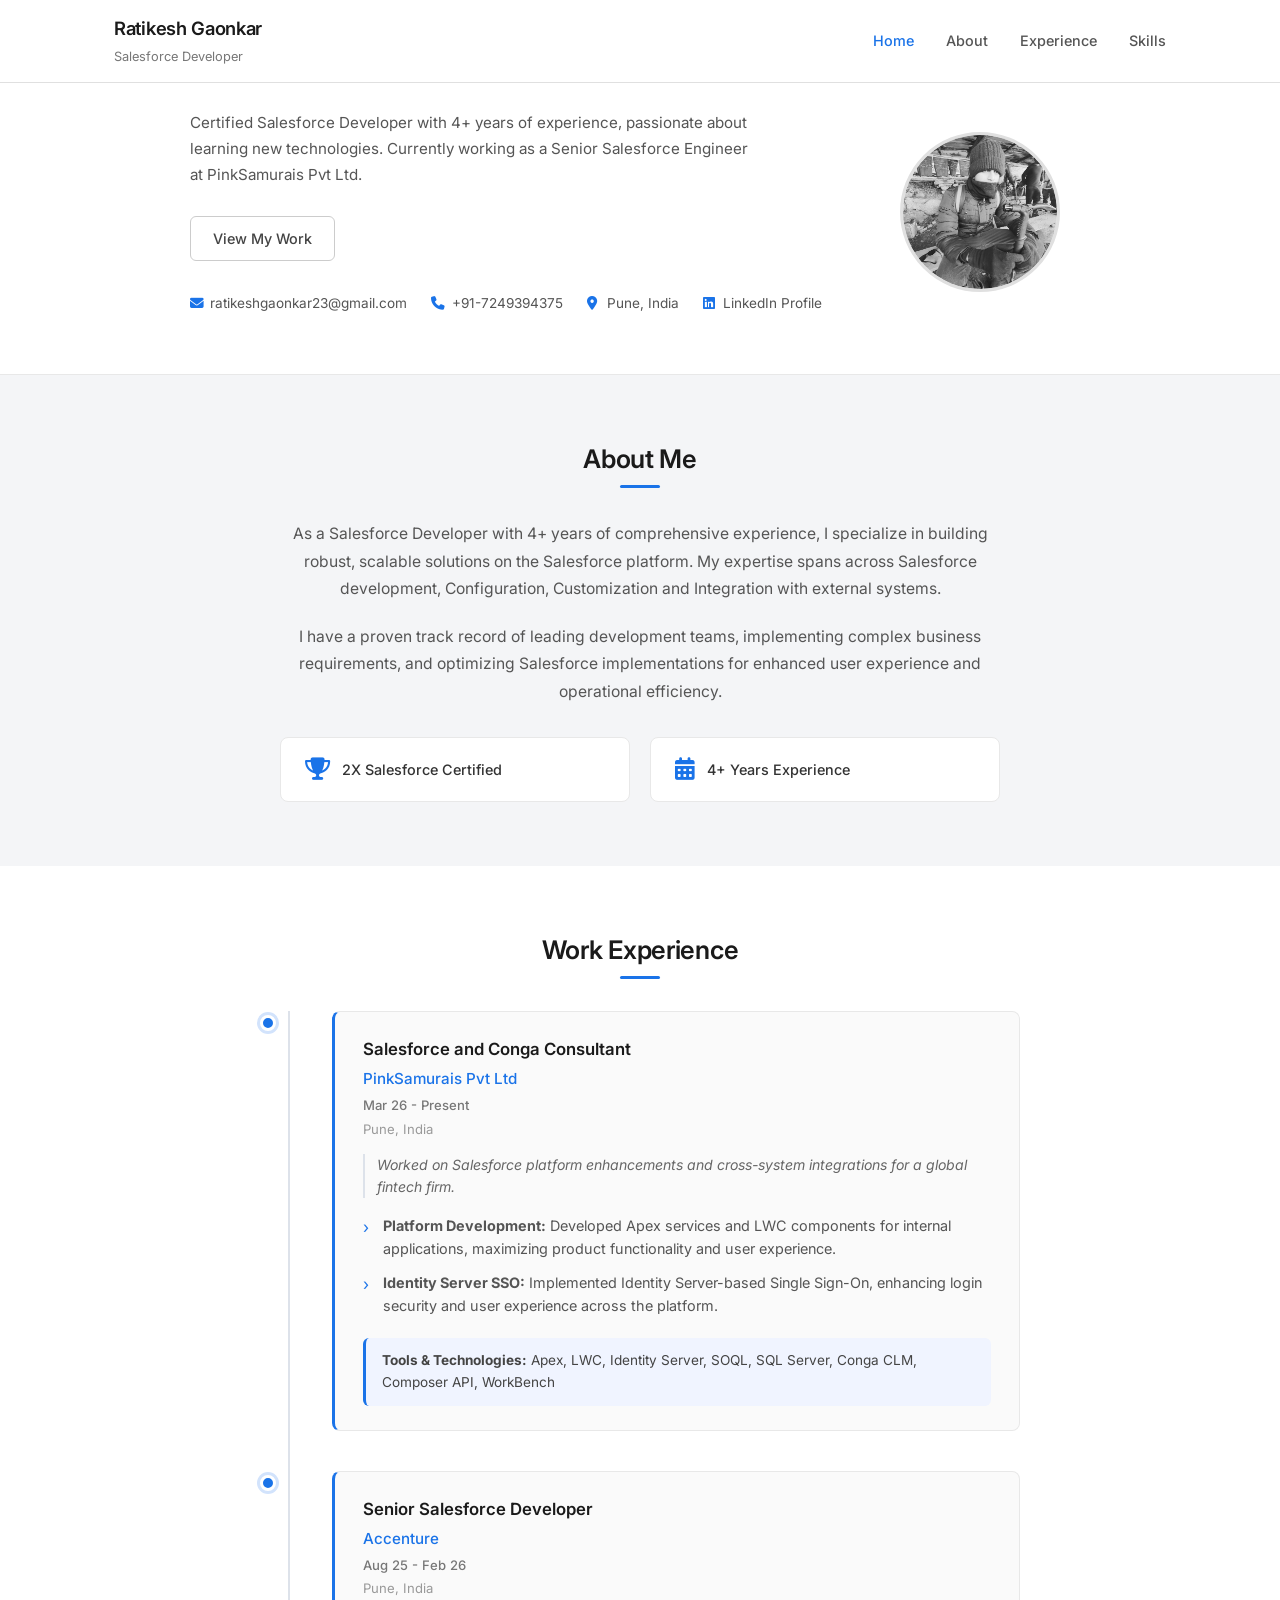
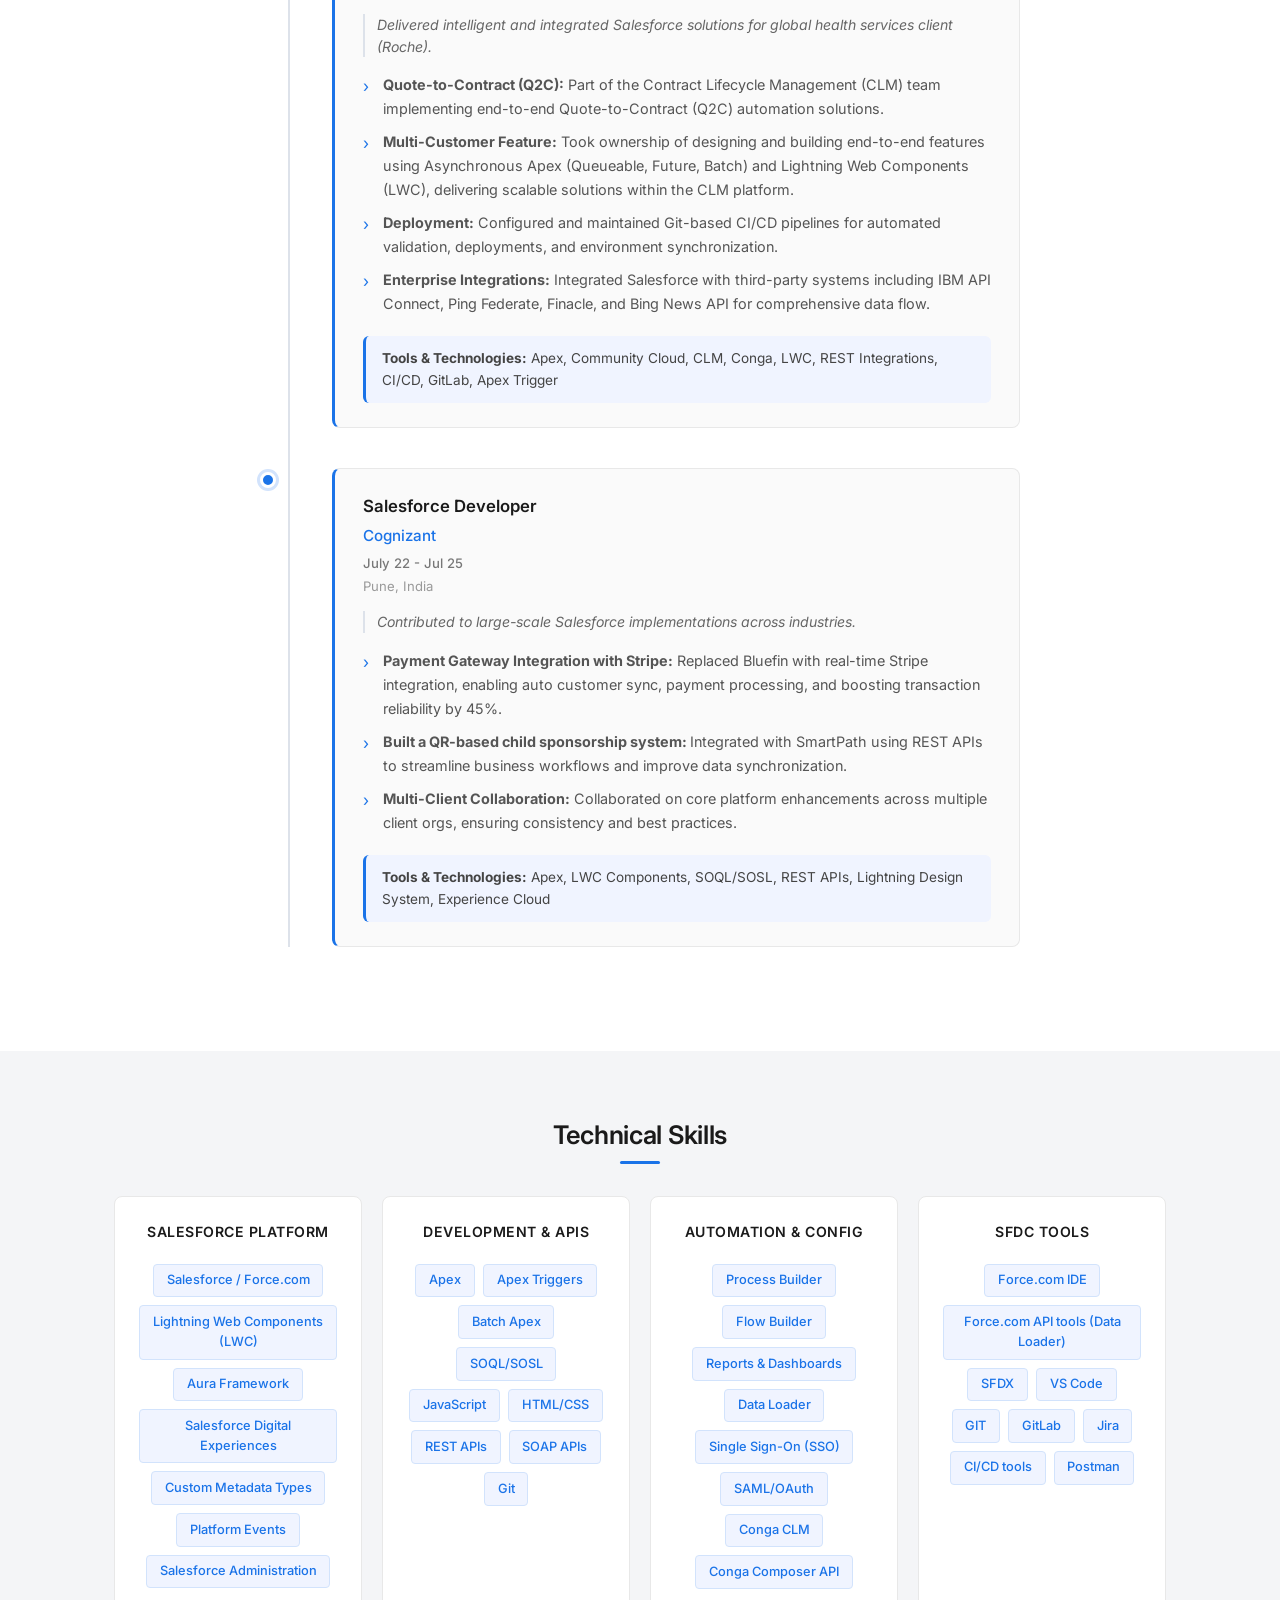
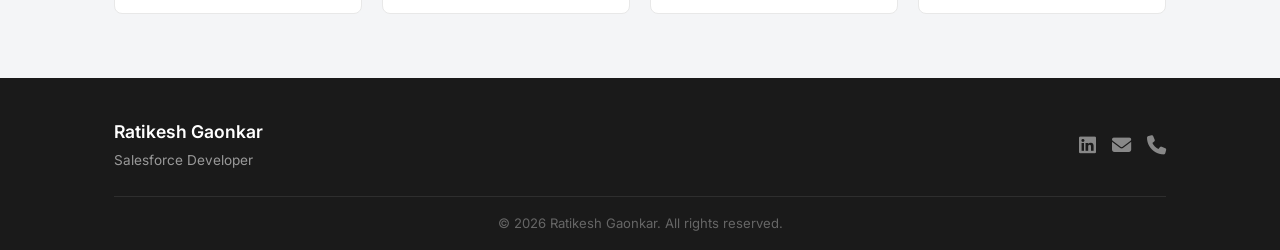
==== commit 58e6ac37: "Update index.html" ====
--- a/index.html
+++ b/index.html
@@ -34,10 +34,6 @@
     <section id="home" class="hero">
         <div class="hero-container">
             <div class="hero-content">
-                <h1 class="hero-title">
-                    Hi, I'm <span class="highlight">Ratikesh Gaonkar</span>
-                </h1>
-                <h2 class="hero-subtitle">Salesforce Developer</h2>
                 <p class="hero-description">
                     Certified Salesforce Developer with 4+ years of experience, passionate about learning new 
                     technologies. Currently working as a Senior Salesforce Engineer at PinkSamurais Pvt Ltd.
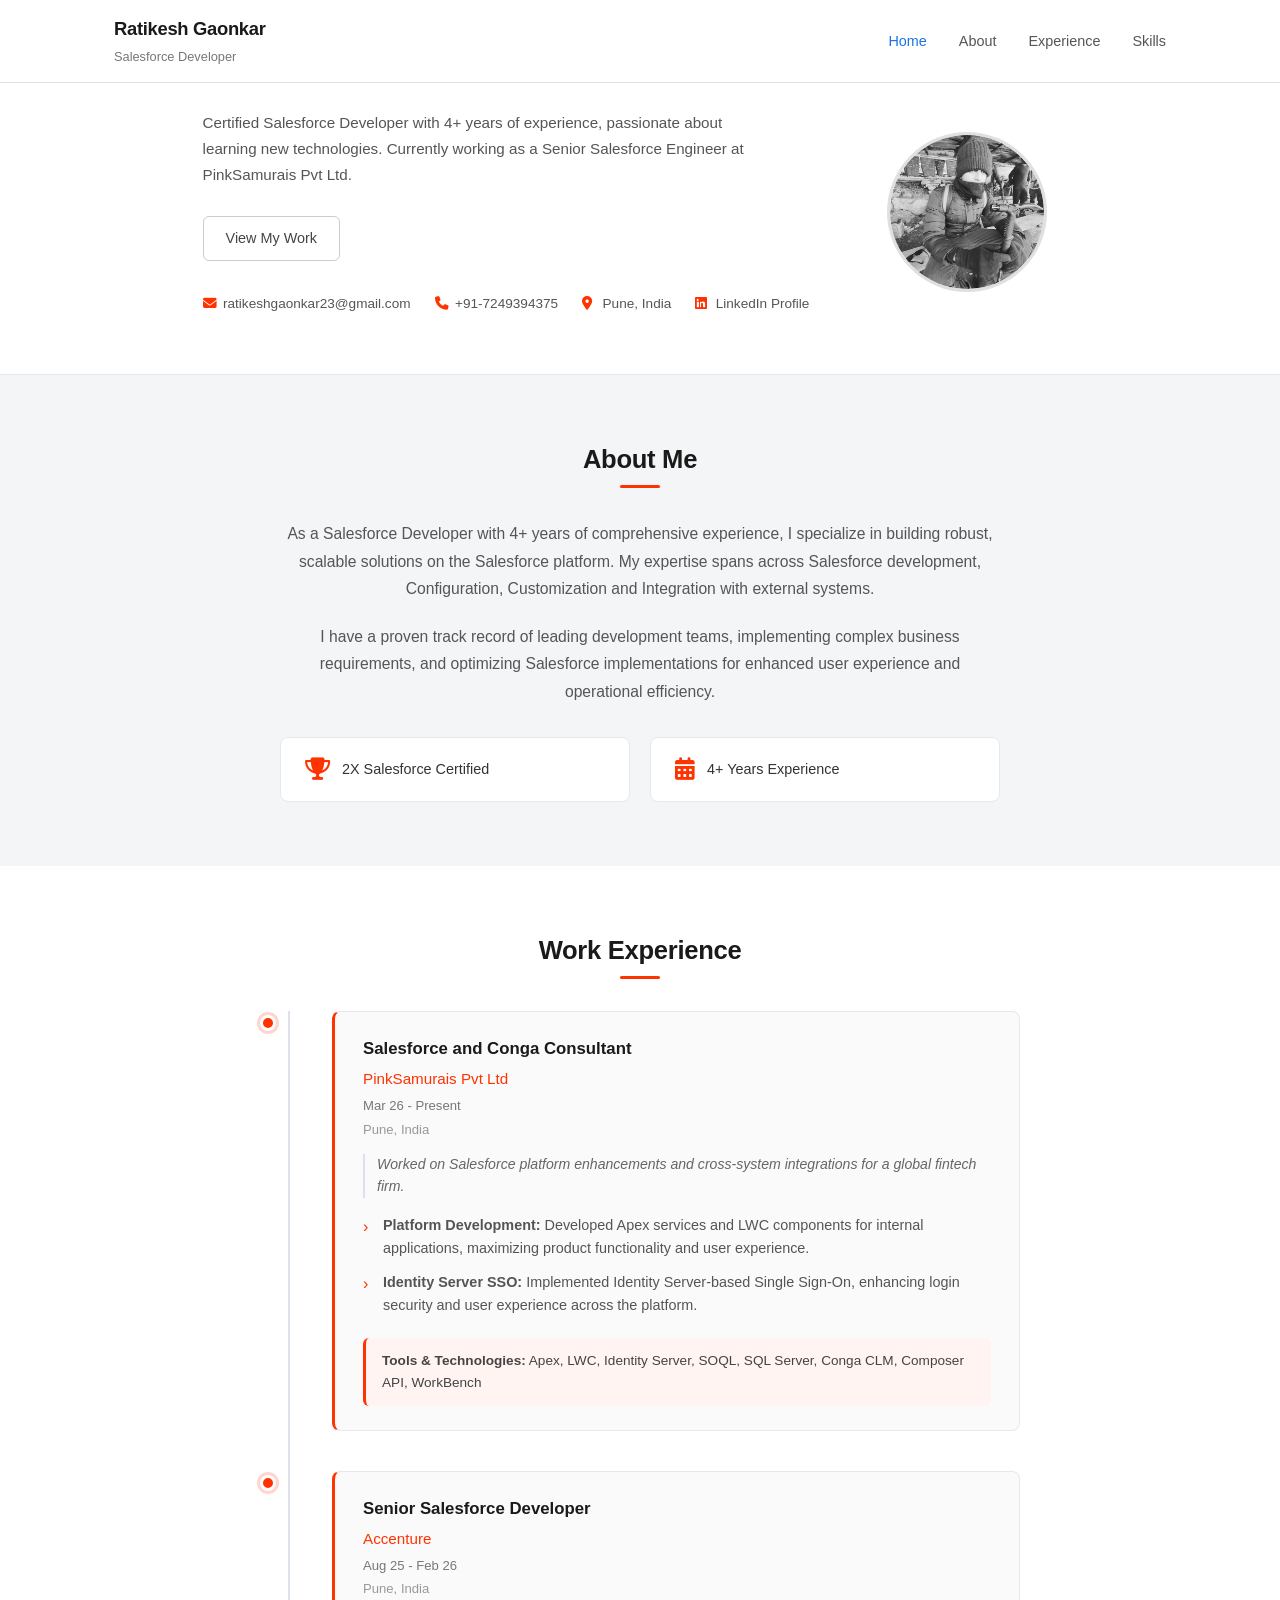
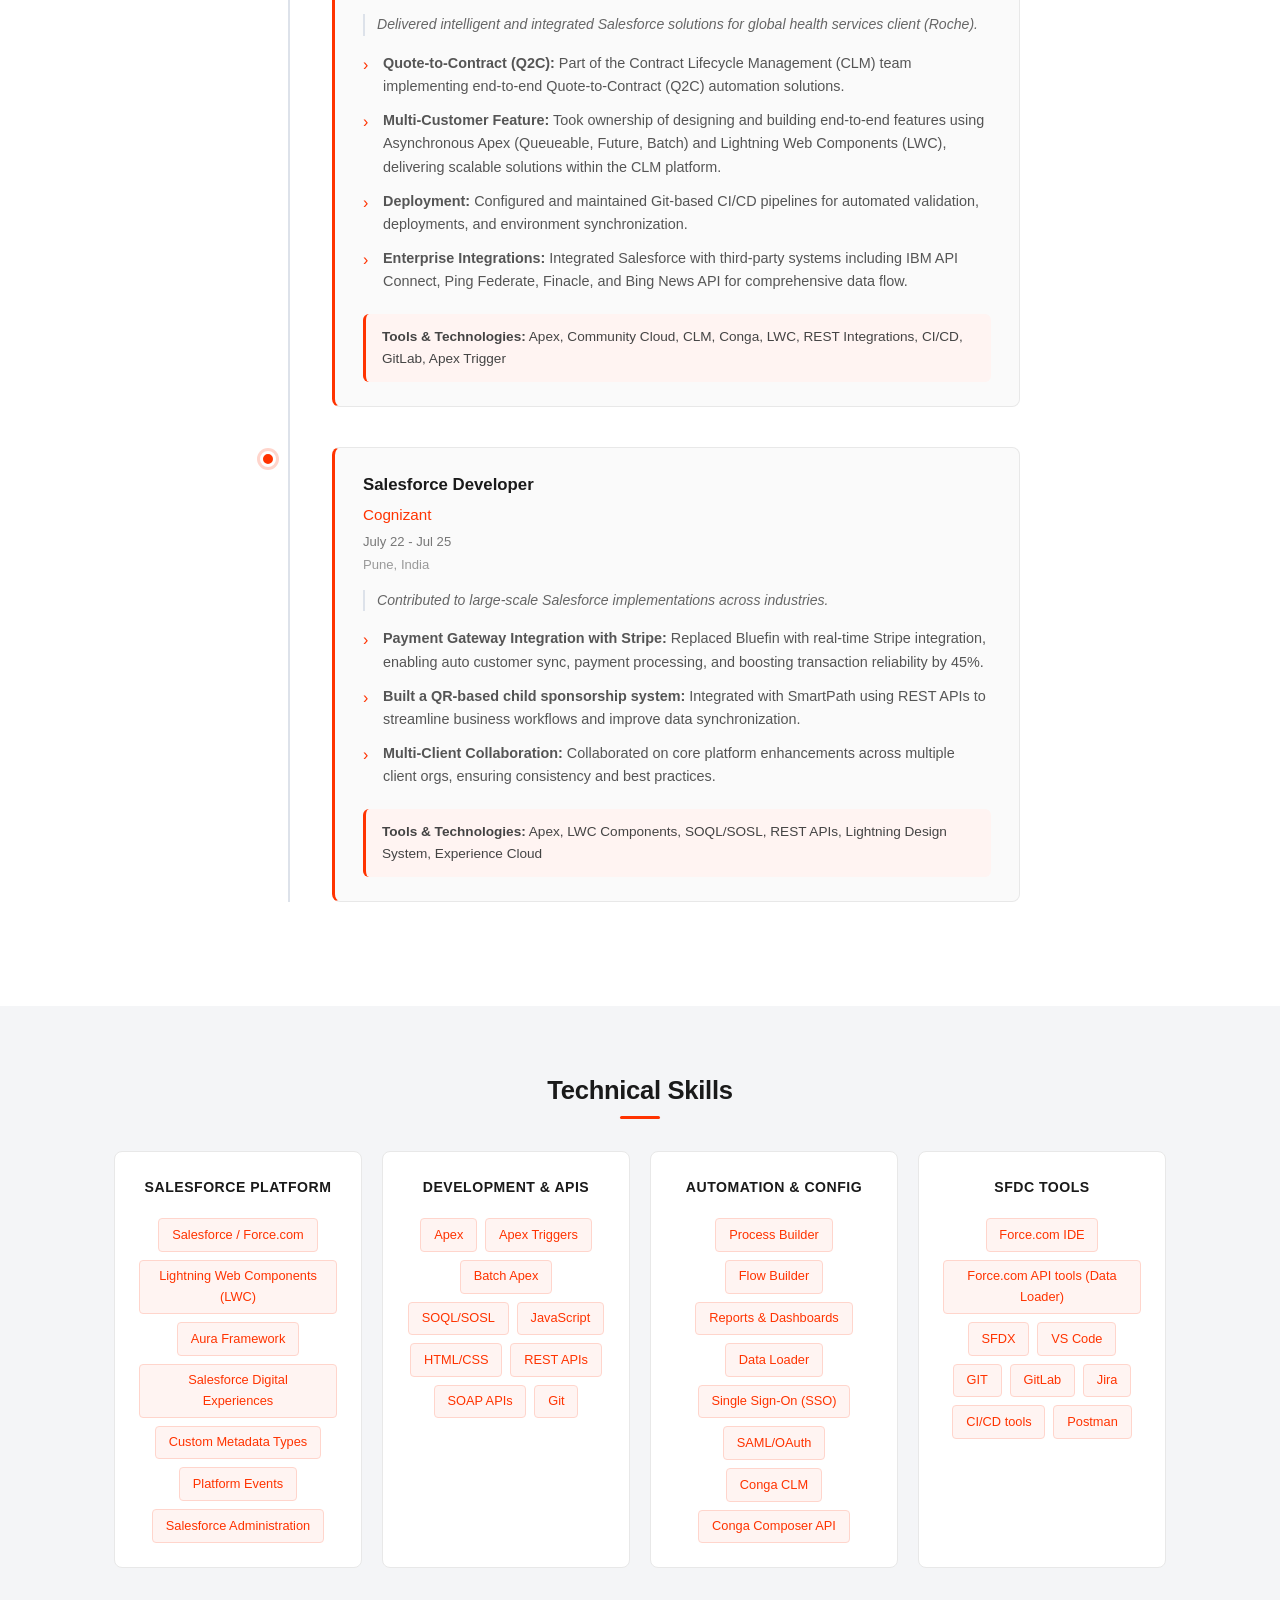
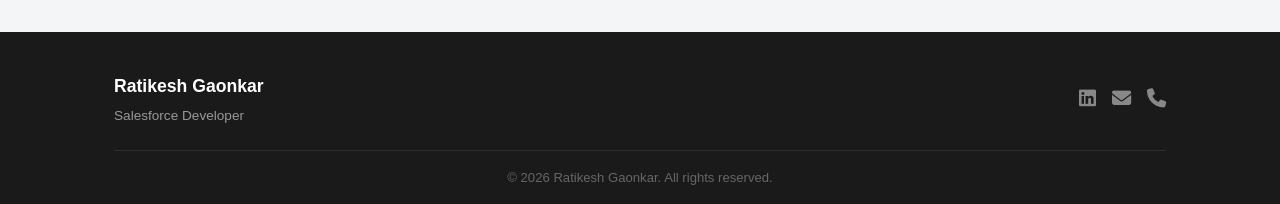
==== commit 25979f57: "Update index.html" ====
--- a/index.html
+++ b/index.html
@@ -6,7 +6,7 @@
     <title>Ratikesh Gaonkar - Salesforce Developer</title>
     <link rel="stylesheet" href="styles.css">
     <link href="https://cdnjs.cloudflare.com/ajax/libs/font-awesome/6.4.0/css/all.min.css" rel="stylesheet">
-    <link href="https://fonts.googleapis.com/css2?family=Inter:wght@300;400;500;600;700&display=swap" rel="stylesheet">
+    <link href="https://fonts.googleapis.com/css2?family=EB+Garamond:ital,wght@0,400;0,500;0,600;0,700;1,400&display=swap" rel="stylesheet">
 </head>
 <body>
     <!-- Navigation -->
--- a/styles.css
+++ b/styles.css
@@ -73,7 +73,7 @@
 }
 
 .nav-link:hover {
-    color: #1a73e8;
+    color: #ff3300;
 }
 
 .hamburger {
@@ -123,7 +123,7 @@
 }
 
 .highlight {
-    color: #1a73e8;
+    color: #ff3300;
     background: none;
     -webkit-text-fill-color: unset;
 }
@@ -162,12 +162,12 @@
 }
 
 .btn-primary {
-    background: #1a73e8;
+    background: #ff3300;
     color: white;
 }
 
 .btn-primary:hover {
-    background: #1558b0;
+    background: #cc2900;
 }
 
 .btn-secondary {
@@ -196,7 +196,7 @@
 }
 
 .contact-item i {
-    color: #1a73e8;
+    color: #ff3300;
     width: 14px;
 }
 
@@ -206,7 +206,7 @@
 }
 
 .contact-item a:hover {
-    color: #1a73e8;
+    color: #ff3300;
 }
 
 .hero-image {
@@ -260,7 +260,7 @@
     content: '';
     width: 40px;
     height: 3px;
-    background: #1a73e8;
+    background: #ff3300;
     position: absolute;
     bottom: -8px;
     left: 50%;
@@ -308,7 +308,7 @@
 
 .highlight-item i {
     font-size: 1.4rem;
-    color: #1a73e8;
+    color: #ff3300;
     flex-shrink: 0;
 }
 
@@ -354,9 +354,9 @@
     width: 16px;
     height: 16px;
     border-radius: 50%;
-    background: #1a73e8;
+    background: #ff3300;
     border: 3px solid white;
-    box-shadow: 0 0 0 3px #d2e3fc;
+    box-shadow: 0 0 0 3px #ffd5cc;
     z-index: 1;
 }
 
@@ -365,7 +365,7 @@
     padding: 1.5rem 1.75rem;
     border-radius: 8px;
     border: 1px solid #e8e8e8;
-    border-left: 3px solid #1a73e8;
+    border-left: 3px solid #ff3300;
 }
 
 .timeline-content h3 {
@@ -376,7 +376,7 @@
 }
 
 .timeline-content h4 {
-    color: #1a73e8;
+    color: #ff3300;
     font-size: 0.95rem;
     font-weight: 500;
     margin-bottom: 0.25rem;
@@ -415,7 +415,7 @@
     content: '›';
     position: absolute;
     left: 0;
-    color: #1a73e8;
+    color: #ff3300;
     font-size: 1rem;
     line-height: 1.65;
 }
@@ -442,11 +442,11 @@
 .technologies {
     margin-top: 1.25rem;
     padding: 0.75rem 1rem;
-    background: #f0f4ff;
+    background: #fff4f2;
     border-radius: 6px;
     font-size: 0.85rem;
     color: #444;
-    border-left: 3px solid #1a73e8;
+    border-left: 3px solid #ff3300;
 }
 
 /* ============================================
@@ -489,18 +489,18 @@
 }
 
 .skill-tag {
-    background: #f0f4ff;
-    color: #1a73e8;
+    background: #fff4f2;
+    color: #ff3300;
     padding: 0.35rem 0.8rem;
     border-radius: 4px;
     font-size: 0.8rem;
     font-weight: 500;
-    border: 1px solid #d2e3fc;
+    border: 1px solid #ffd5cc;
     transition: background 0.2s ease;
 }
 
 .skill-tag:hover {
-    background: #d2e3fc;
+    background: #ffd5cc;
 }
 
 /* ============================================
@@ -534,7 +534,7 @@
 }
 
 .education-item h4 {
-    color: #1a73e8;
+    color: #ff3300;
     font-size: 0.9rem;
     font-weight: 500;
     margin-bottom: 0.75rem;
@@ -608,7 +608,7 @@
 
 .contact-method i {
     font-size: 1.1rem;
-    color: #1a73e8;
+    color: #ff3300;
     width: 24px;
     text-align: center;
 }
@@ -621,7 +621,7 @@
 }
 
 .contact-method a {
-    color: #1a73e8;
+    color: #ff3300;
     text-decoration: none;
     font-size: 0.85rem;
 }
@@ -657,7 +657,7 @@
 .form-group input:focus,
 .form-group textarea:focus {
     outline: none;
-    border-color: #1a73e8;
+    border-color: #ff3300;
     background: #fff;
 }
 
@@ -706,7 +706,7 @@
 }
 
 .social-links a:hover {
-    color: #1a73e8;
+    color: #ff3300;
 }
 
 .footer-bottom {
@@ -877,13 +877,6 @@
 /* ============================================
    ANIMATIONS — subtle fade only
    ============================================ */
-/* Hero content must always be visible */
-.hero-title, .hero-subtitle, .hero-description,
-.hero-buttons, .hero-contact, .hero-image, .profile-image {
-    opacity: 1 !important;
-    transform: none !important;
-}
-
 .section-title {
     opacity: 0;
     transform: translateY(16px);
